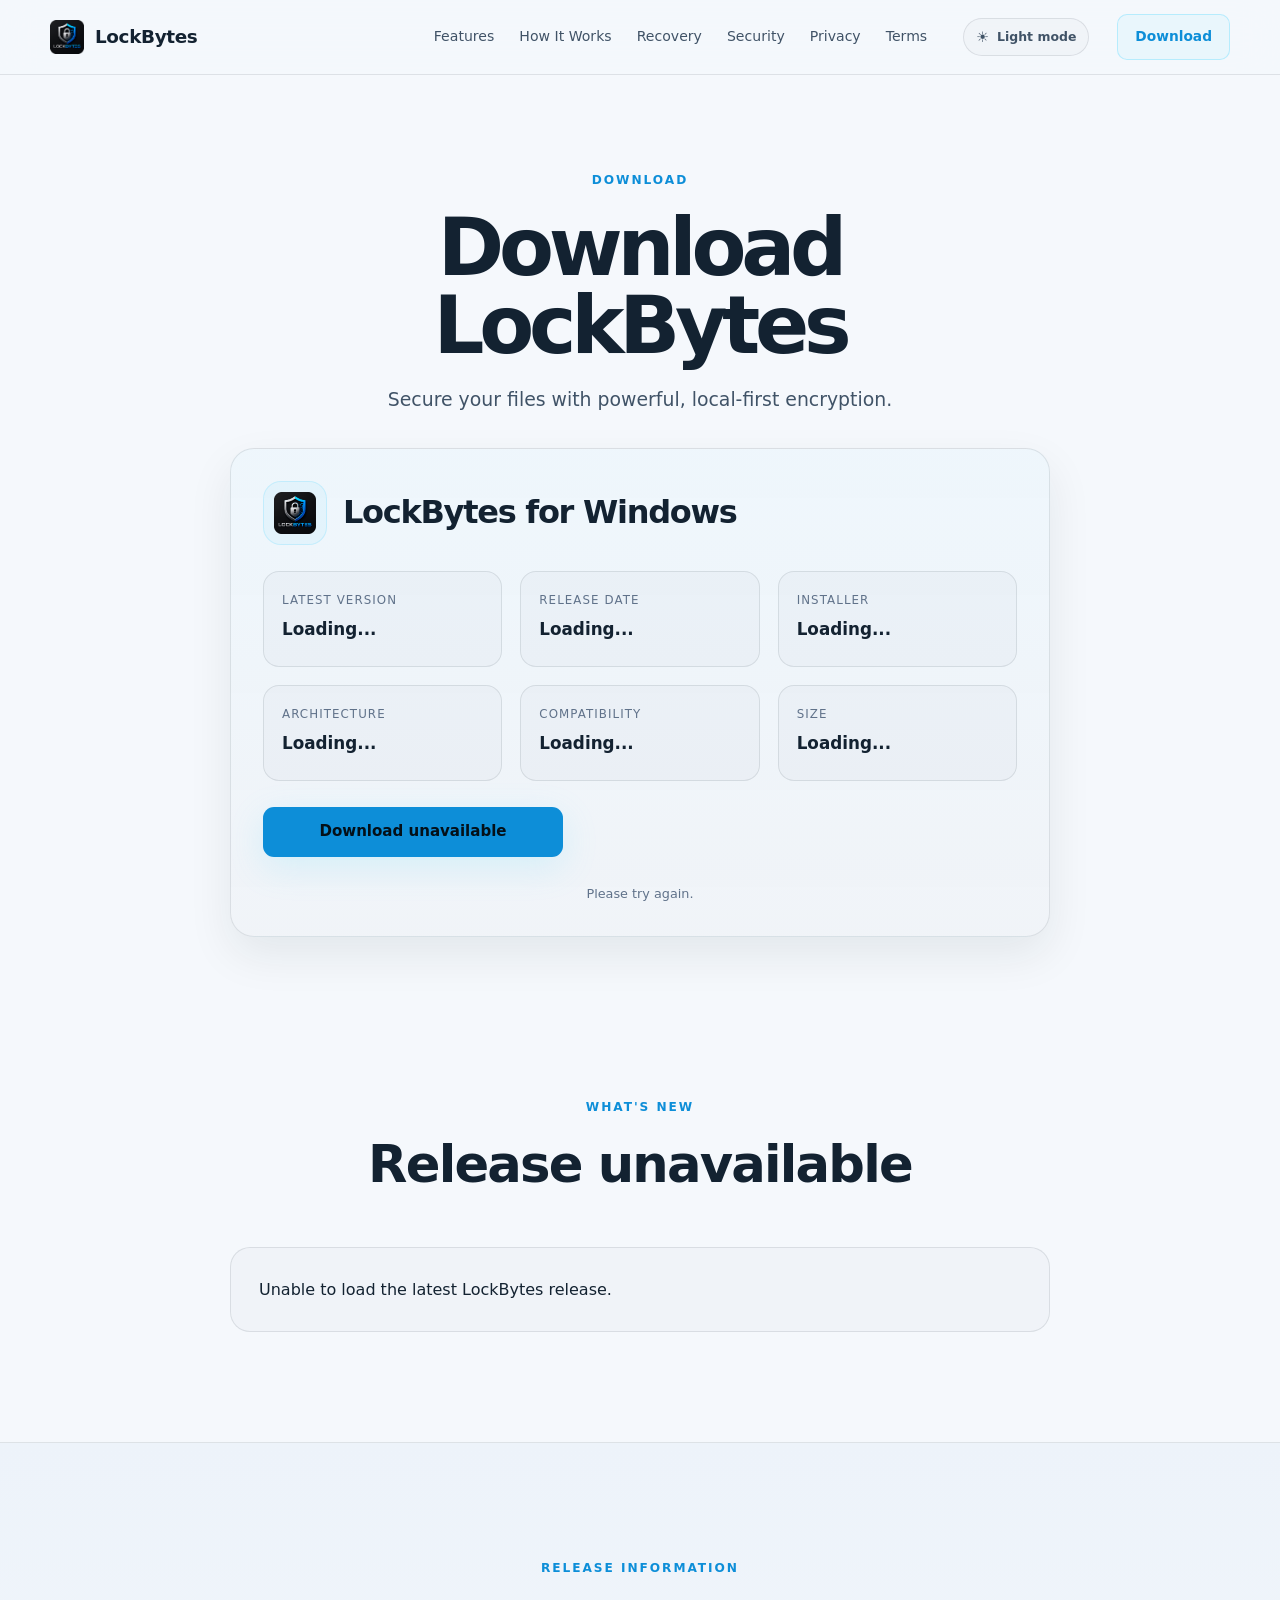
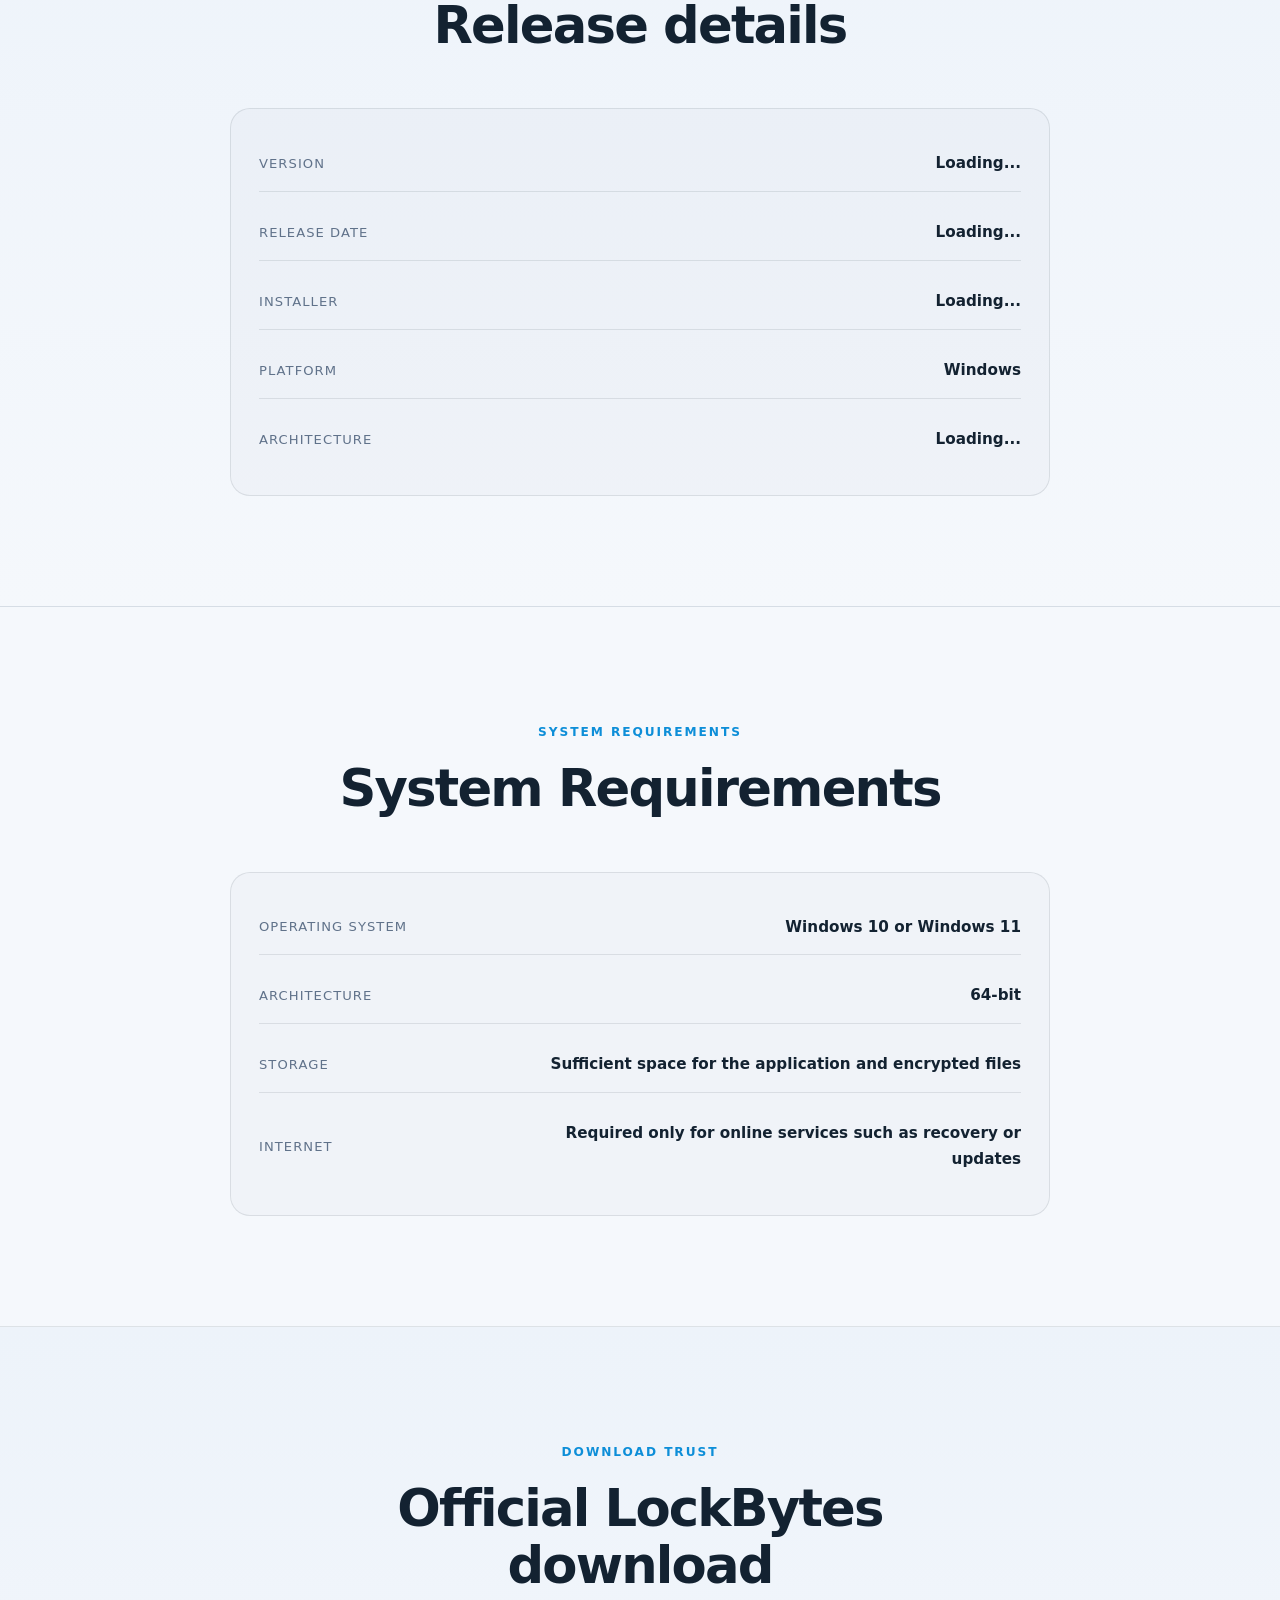
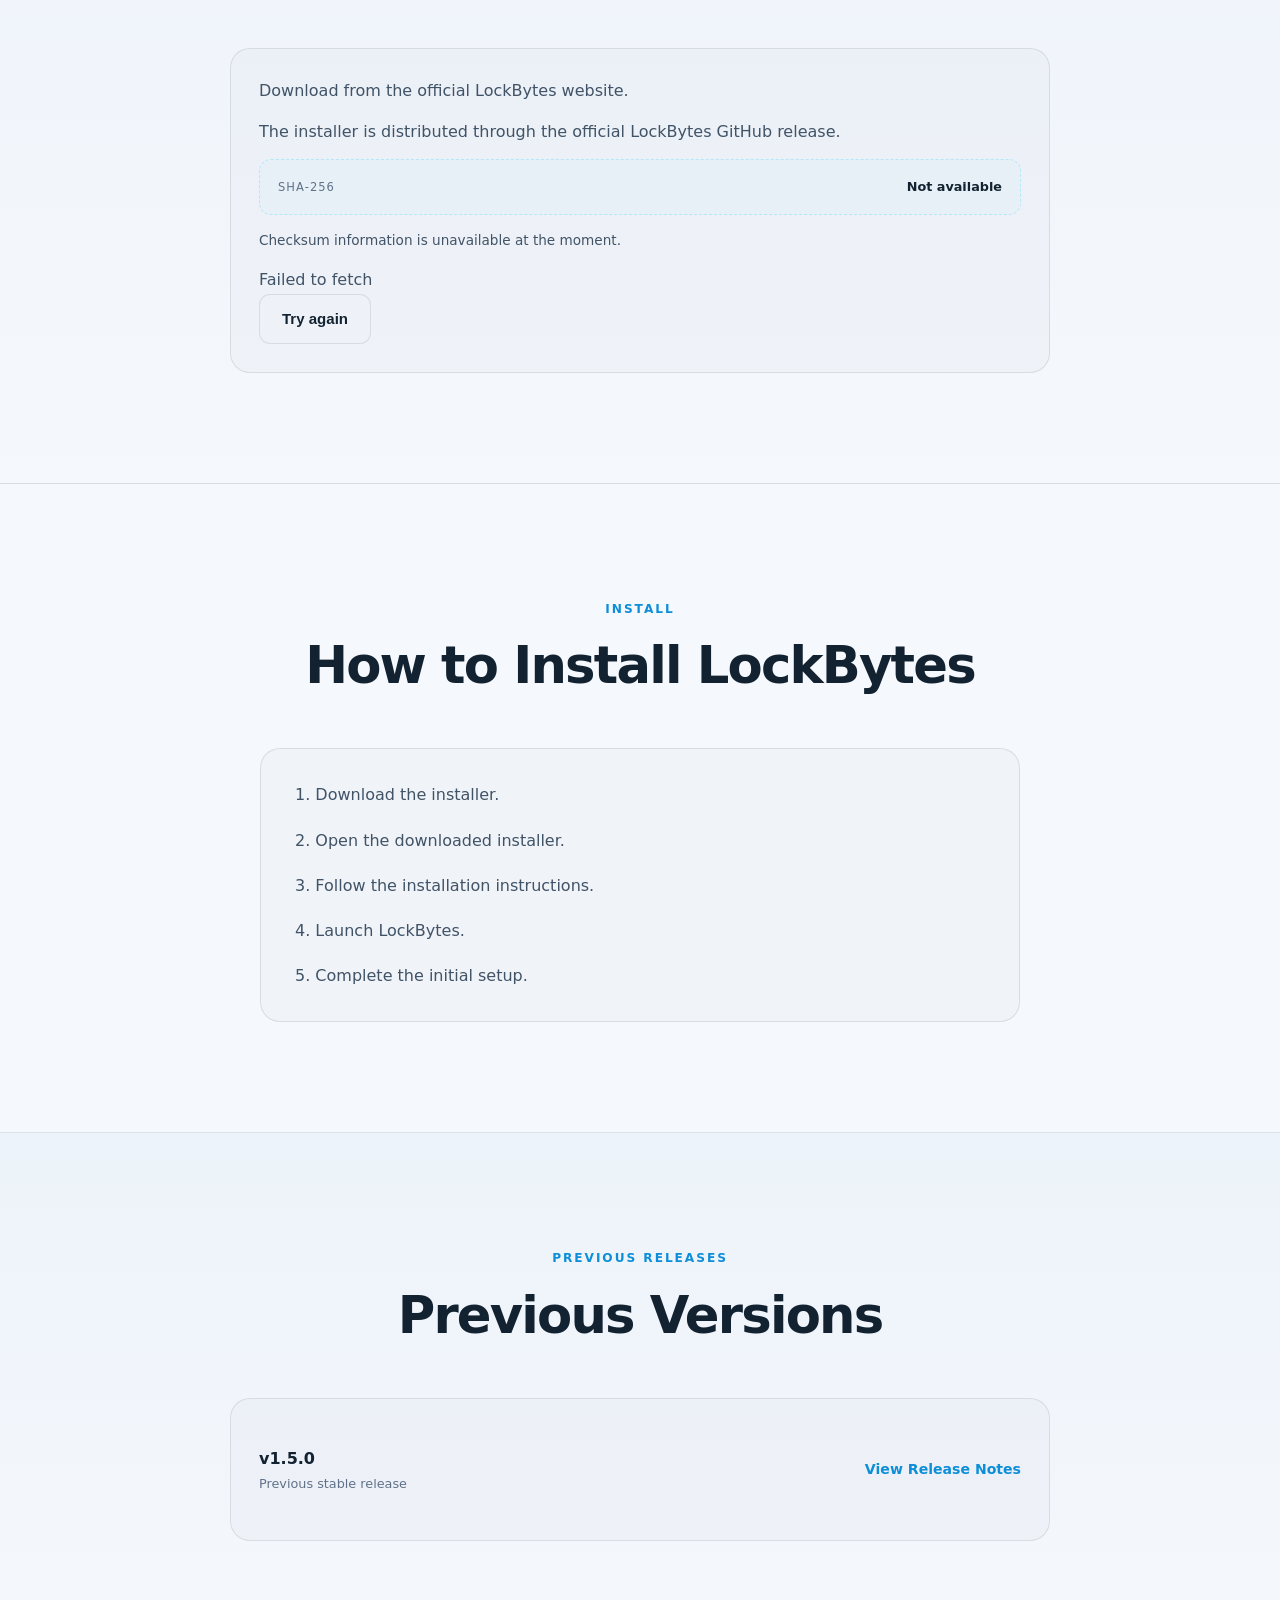
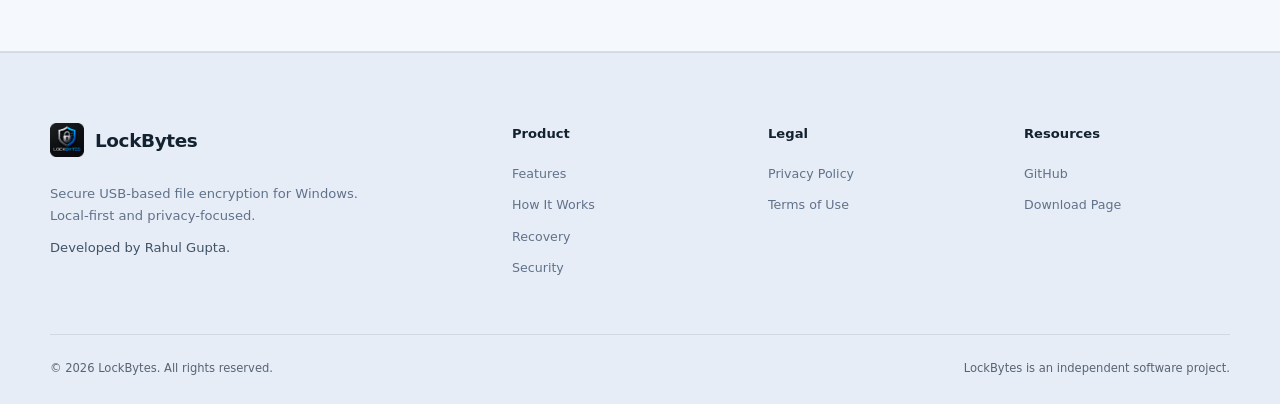
==== download.html @ 29cb5416 "add download page" ====
<!DOCTYPE html>
<html lang="en">
<head>
    <meta charset="UTF-8">
    <script>
        (function () {
            try {
                var savedTheme = localStorage.getItem('lockbytes-theme');
                var preferredTheme = savedTheme === 'dark' || savedTheme === 'light'
                    ? savedTheme
                    : (window.matchMedia('(prefers-color-scheme: dark)').matches ? 'dark' : 'light');
                document.documentElement.setAttribute('data-theme', preferredTheme);
            } catch (error) {
                document.documentElement.setAttribute('data-theme', 'dark');
            }
        })();
    </script>
    <meta name="viewport" content="width=device-width, initial-scale=1.0">
    <meta name="description" content="Download LockBytes for Windows and protect your files with secure local-first encryption.">
    <meta name="keywords" content="LockBytes download, Windows download, encryption software, secure file protection">
    <title>Download LockBytes | LockBytes</title>
    <link rel="stylesheet" href="style.css">
</head>
<body>

<header class="navbar">
    <div class="container nav-container">

        <a href="index.html" class="brand" aria-label="LockBytes home page">
            <img src="img/lockbytes_logo_transparent_kb.png" alt="LockBytes logo" class="brand-logo">
            <span>LockBytes</span>
        </a>

        <nav class="nav-links" aria-label="Main navigation">
            <a href="index.html#features">Features</a>
            <a href="index.html#how-it-works">How It Works</a>
            <a href="index.html#recovery">Recovery</a>
            <a href="index.html#security">Security</a>
            <a href="privacy-policy.html">Privacy</a>
            <a href="terms-of-use.html">Terms</a>
        </nav>

        <button
            class="theme-toggle"
            type="button"
            data-theme-toggle
            aria-label="Switch to light mode"
            aria-pressed="false"
        >
            <span class="theme-icon" aria-hidden="true">☀️</span>
            <span class="theme-label">Light mode</span>
        </button>

        <a href="download.html" class="nav-button" aria-label="Open LockBytes download page">
            Download
        </a>

    </div>
</header>

<main>
    <section class="download-page-hero section">
        <div class="container narrow download-page-shell">
            <div class="download-page-intro">
                <div class="section-label">DOWNLOAD</div>
                <h1>Download LockBytes</h1>
                <p>Secure your files with powerful, local-first encryption.</p>
            </div>

            <div class="download-page-card" aria-label="LockBytes download card">
                <div class="download-branding">
                    <div class="download-logo-wrap">
                        <img src="img/lockbytes_logo_transparent_kb.png" alt="LockBytes logo" class="download-logo">
                    </div>
                    <div>
                        <p class="download-product-label">LockBytes for Windows</p>
                    </div>
                </div>

                <div class="download-meta-grid" data-release-info>
                    <div class="release-stat">
                        <span>Latest Version</span>
                        <strong data-version>Loading...</strong>
                    </div>
                    <div class="release-stat">
                        <span>Release Date</span>
                        <strong data-release-date>Loading...</strong>
                    </div>
                    <div class="release-stat">
                        <span>Installer</span>
                        <strong data-installer>Loading...</strong>
                    </div>
                    <div class="release-stat">
                        <span>Architecture</span>
                        <strong data-architecture>Loading...</strong>
                    </div>
                    <div class="release-stat">
                        <span>Compatibility</span>
                        <strong data-compatibility>Windows 10 / 11</strong>
                    </div>
                    <div class="release-stat">
                        <span>Size</span>
                        <strong data-size>Loading...</strong>
                    </div>
                </div>

                <a
                    class="button button-primary button-download"
                    href="#"
                    aria-label="Loading latest LockBytes release"
                    download
                    data-download-button
                    aria-disabled="true"
                >
                    Loading latest release...
                    <span aria-hidden="true">→</span>
                </a>

                <p class="download-note" data-download-note>Preparing the latest Windows installer...</p>
            </div>
        </div>
    </section>

    <section class="section">
        <div class="container narrow">
            <div class="section-heading centered">
                <div class="section-label">WHAT'S NEW</div>
                <h2 data-release-heading>Loading release notes...</h2>
            </div>

            <div class="info-panel">
                <div class="release-notes" data-release-notes>
                    <p>Loading latest LockBytes release...</p>
                </div>
            </div>
        </div>
    </section>

    <section class="section section-dark">
        <div class="container narrow">
            <div class="section-heading centered">
                <div class="section-label">RELEASE INFORMATION</div>
                <h2>Release details</h2>
            </div>

            <div class="info-panel release-info-panel">
                <div class="detail-row"><span>Version</span><strong data-version-detail>Loading...</strong></div>
                <div class="detail-row"><span>Release date</span><strong data-release-date>Loading...</strong></div>
                <div class="detail-row"><span>Installer</span><strong data-installer-name>Loading...</strong></div>
                <div class="detail-row"><span>Platform</span><strong>Windows</strong></div>
                <div class="detail-row"><span>Architecture</span><strong data-architecture>Loading...</strong></div>
            </div>
        </div>
    </section>

    <section class="section">
        <div class="container narrow">
            <div class="section-heading centered">
                <div class="section-label">SYSTEM REQUIREMENTS</div>
                <h2>System Requirements</h2>
            </div>

            <div class="info-panel requirements-panel">
                <div class="detail-row"><span>Operating System</span><strong>Windows 10 or Windows 11</strong></div>
                <div class="detail-row"><span>Architecture</span><strong>64-bit</strong></div>
                <div class="detail-row"><span>Storage</span><strong>Sufficient space for the application and encrypted files</strong></div>
                <div class="detail-row"><span>Internet</span><strong>Required only for online services such as recovery or updates</strong></div>
            </div>
        </div>
    </section>

    <section class="section section-dark">
        <div class="container narrow">
            <div class="section-heading centered">
                <div class="section-label">DOWNLOAD TRUST</div>
                <h2>Official LockBytes download</h2>
            </div>

            <div class="info-panel trust-panel">
                <p>Download from the official LockBytes website.</p>
                <p>The installer is distributed through the official LockBytes GitHub release.</p>
                <div class="checksum-box" data-checksum-box hidden>
                    <span>SHA-256</span>
                    <strong data-checksum>Not available</strong>
                </div>
                <p class="trust-note" data-checksum-message>Checking for checksum information...</p>
                <div class="release-error-message" data-error-state hidden></div>
            </div>
        </div>
    </section>

    <section class="section">
        <div class="container narrow">
            <div class="section-heading centered">
                <div class="section-label">INSTALL</div>
                <h2>How to Install LockBytes</h2>
            </div>

            <ol class="steps-list">
                <li>Download the installer.</li>
                <li>Open the downloaded installer.</li>
                <li>Follow the installation instructions.</li>
                <li>Launch LockBytes.</li>
                <li>Complete the initial setup.</li>
            </ol>
        </div>
    </section>

    <section class="section section-dark">
        <div class="container narrow">
            <div class="section-heading centered">
                <div class="section-label">PREVIOUS RELEASES</div>
                <h2>Previous Versions</h2>
            </div>

            <div class="info-panel version-list">
                <div class="version-item">
                    <div>
                        <strong>v1.5.0</strong>
                        <span>Previous stable release</span>
                    </div>
                    <a href="#" class="text-link">View Release Notes</a>
                </div>
            </div>
        </div>
    </section>
</main>

<footer class="footer">
    <div class="container footer-grid">
        <div class="footer-brand">
            <a href="index.html" class="brand">
                <img src="img/lockbytes_logo_transparent_kb.png" alt="LockBytes logo" class="brand-logo">
                <span>LockBytes</span>
            </a>
            <p>Secure USB-based file encryption for Windows. Local-first and privacy-focused.</p>
            <p class="developer">Developed by Rahul Gupta.</p>
        </div>

        <div class="footer-column">
            <h4>Product</h4>
            <a href="index.html#features">Features</a>
            <a href="index.html#how-it-works">How It Works</a>
            <a href="index.html#recovery">Recovery</a>
            <a href="index.html#security">Security</a>
        </div>

        <div class="footer-column">
            <h4>Legal</h4>
            <a href="privacy-policy.html">Privacy Policy</a>
            <a href="terms-of-use.html">Terms of Use</a>
        </div>

        <div class="footer-column">
            <h4>Resources</h4>
            <a href="https://github.com/CodageWithRahul/LockBytes" target="_blank" rel="noopener noreferrer">GitHub</a>
            <a href="download.html">Download Page</a>
        </div>
    </div>

    <div class="container footer-bottom">
        <span>© 2026 LockBytes. All rights reserved.</span>
        <span>LockBytes is an independent software project.</span>
    </div>
</footer>

<script src="theme.js"></script>
<script src="download.js"></script>
</body>
</html>
---- style.css ----
/* =========================================================
LOCKBYTES HOMEPAGE
Main stylesheet
========================================================= */

/* =========================================================
ROOT
========================================================= */

:root {

--bg: #070b12;
--bg-soft: #0b111b;
--bg-card: #101823;
--bg-card-hover: #141f2d;
--bg-elevated: #0e1621;
--bg-strong: #05080d;

--text: #f4f7fb;
--text-soft: #aab5c5;
--text-muted: #718096;

--accent: #58d6ff;
--accent-strong: #28b9ec;
--accent-soft: rgba(88, 214, 255, 0.12);
--accent-contrast: #041018;

--border: rgba(255, 255, 255, 0.08);
--nav-bg: rgba(7, 11, 18, 0.82);
--panel-bg: rgba(255, 255, 255, 0.02);

--max-width: 1180px;
--radius: 18px;
--shadow: 0 20px 60px rgba(0, 0, 0, 0.35);

}

[data-theme="light"] {

--bg: #f5f8fc;
--bg-soft: #edf3fa;
--bg-card: #ffffff;
--bg-card-hover: #f1f7ff;
--bg-elevated: #eef4fb;
--bg-strong: #e7edf6;

--text: #132231;
--text-soft: #405367;
--text-muted: #60728a;

--accent: #0d8ed8;
--accent-strong: #0b79b8;
--accent-soft: rgba(13, 142, 216, 0.12);
--accent-contrast: #f7fcff;

--border: rgba(17, 32, 44, 0.10);
--nav-bg: rgba(245, 248, 252, 0.82);
--panel-bg: rgba(17, 32, 44, 0.02);

--shadow: 0 18px 45px rgba(17, 32, 44, 0.08);

}

/* =========================================================
RESET
========================================================= */

* {
  margin: 0;
  padding: 0;
  box-sizing: border-box;
  }

html {
scroll-behavior: smooth;
}

body {


font-family:
    Inter,
    ui-sans-serif,
    system-ui,
    -apple-system,
    BlinkMacSystemFont,
    "Segoe UI",
    sans-serif;

background: var(--bg);
color: var(--text);

line-height: 1.7;

overflow-x: hidden;

transition:
    background 0.25s ease,
    color 0.25s ease;


}

img {
max-width: 100%;
display: block;
}

a {
color: inherit;
text-decoration: none;
}

button,
a {
-webkit-tap-highlight-color: transparent;
}

button:focus-visible,
a:focus-visible {
    outline: 2px solid var(--accent);
    outline-offset: 3px;
}

/* =========================================================
GLOBAL
========================================================= */

.container {


width: min(
    calc(100% - 40px),
    var(--max-width)
);

margin-inline: auto;


}

.narrow {


max-width: 820px;

margin-inline: auto;


}

.section {


padding: 110px 0;


}

.section-dark {


background:
    linear-gradient(
        180deg,
        var(--bg-soft) 0%,
        var(--bg) 100%
    );

border-top: 1px solid var(--border);
border-bottom: 1px solid var(--border);


}

.section-label {


display: inline-flex;

margin-bottom: 18px;

color: var(--accent);

font-size: 0.76rem;

font-weight: 800;

letter-spacing: 0.16em;

text-transform: uppercase;


}

.section-heading {


max-width: 700px;

margin-bottom: 55px;


}

.section-heading.centered {


margin-inline: auto;

text-align: center;


}

.section-heading h2,
.intro-section h2,
.recovery-section h2,
.security-grid h2,
.privacy-box h2,
.download-box h2 {


font-size:
    clamp(
        2rem,
        4vw,
        3.25rem
    );

line-height: 1.1;

letter-spacing: -0.035em;

margin-bottom: 22px;


}

.section-heading p {


color: var(--text-soft);

font-size: 1.08rem;


}

/* =========================================================
NAVBAR
========================================================= */

.navbar {


position: sticky;

top: 0;

z-index: 1000;

background:
    var(--nav-bg);

border-bottom:
    1px solid var(--border);

backdrop-filter:
    blur(18px);

-webkit-backdrop-filter:
    blur(18px);


}

.nav-container {


min-height: 74px;

display: flex;

align-items: center;

justify-content: space-between;

gap: 28px;


}

.brand {


display: inline-flex;

align-items: center;

gap: 11px;

font-size: 1.15rem;

font-weight: 800;

letter-spacing: -0.02em;


}

.brand-logo {


width: 34px;
height: 34px;

object-fit: contain;


}

.nav-links {


display: flex;

align-items: center;

gap: 25px;

margin-left: auto;


}

.nav-links a {


color: var(--text-soft);

font-size: 0.88rem;

transition:
    color 0.2s ease;


}

.nav-links a:hover {


color: var(--text);


}

.nav-button {


padding: 10px 17px;

border:
    1px solid
    rgba(88, 214, 255, 0.35);

border-radius: 10px;

background:
    rgba(88, 214, 255, 0.08);

color: var(--accent);

font-size: 0.86rem;

font-weight: 700;

transition:
    background 0.2s ease,
    transform 0.2s ease;


}

.nav-button:hover {


background:
    rgba(88, 214, 255, 0.15);

transform:
    translateY(-1px);


}

.theme-toggle {

    display: inline-flex;
    align-items: center;
    justify-content: center;
    gap: 8px;
    min-height: 38px;
    padding: 0 12px;
    margin-left: 8px;
    border: 1px solid var(--border);
    border-radius: 999px;
    background: var(--panel-bg);
    color: var(--text-soft);
    font: inherit;
    font-size: 0.78rem;
    font-weight: 700;
    cursor: pointer;
    transition: background 0.2s ease, border-color 0.2s ease, transform 0.2s ease;
}

.theme-toggle:hover {
    border-color: rgba(88, 214, 255, 0.2);
    transform: translateY(-1px);
}

.theme-icon {
    display: inline-flex;
    align-items: center;
    justify-content: center;
    font-size: 0.9rem;
}

.theme-label {
    white-space: nowrap;
}

.download-page-hero {
    padding-top: 90px;
    padding-bottom: 45px;
}

.download-page-shell {
    display: grid;
    gap: 32px;
}

.download-page-intro {
    text-align: center;
}

.download-page-intro h1 {
    font-size: clamp(2.8rem, 7vw, 5rem);
    line-height: 0.98;
    letter-spacing: -0.065em;
    margin-bottom: 18px;
}

.download-page-intro p {
    color: var(--text-soft);
    font-size: 1.18rem;
}

.download-page-card {
    display: grid;
    gap: 26px;
    padding: 32px;
    border: 1px solid var(--border);
    border-radius: 24px;
    background: linear-gradient(180deg, rgba(88, 214, 255, 0.04), var(--panel-bg));
    box-shadow: var(--shadow);
}

.download-branding {
    display: flex;
    align-items: center;
    gap: 16px;
}

.download-logo-wrap {
    width: 64px;
    height: 64px;
    display: grid;
    place-items: center;
    border-radius: 18px;
    background: rgba(88, 214, 255, 0.08);
    border: 1px solid rgba(88, 214, 255, 0.22);
}

.download-logo {
    width: 42px;
    height: 42px;
    object-fit: contain;
}

.download-product-label {
    font-size: clamp(1.25rem, 2.5vw, 2rem);
    font-weight: 800;
    letter-spacing: -0.04em;
}

.download-meta-grid {
    display: grid;
    grid-template-columns: repeat(3, minmax(0, 1fr));
    gap: 18px;
}

.release-stat {
    display: flex;
    flex-direction: column;
    gap: 8px;
    min-height: 96px;
    padding: 18px 18px 16px;
    border: 1px solid var(--border);
    border-radius: 16px;
    background: var(--panel-bg);
}

.release-stat span {
    color: var(--text-muted);
    font-size: 0.74rem;
    letter-spacing: 0.09em;
    text-transform: uppercase;
}

.release-stat strong {
    color: var(--text);
    font-size: 1.05rem;
    font-weight: 700;
    line-height: 1.4;
}

.button-download {
    justify-self: start;
    min-width: min(100%, 300px);
}

.download-note {
    color: var(--text-muted);
    font-size: 0.8rem;
    text-align: center;
}

.info-panel {
    display: grid;
    gap: 14px;
    padding: 28px;
    border: 1px solid var(--border);
    border-radius: 20px;
    background: var(--panel-bg);
}

.feature-list {
    list-style: none;
    display: grid;
    gap: 12px;
    color: var(--text-soft);
    font-size: 1rem;
}

.feature-list li {
    position: relative;
    padding-left: 26px;
}

.feature-list li::before {
    content: "•";
    position: absolute;
    left: 0;
    color: var(--accent);
    font-size: 1.4rem;
    line-height: 1;
}

.detail-row {
    display: flex;
    align-items: center;
    justify-content: space-between;
    gap: 20px;
    padding: 14px 0;
    border-bottom: 1px solid var(--border);
}

.detail-row:last-child {
    border-bottom: 0;
}

.detail-row span {
    color: var(--text-muted);
    font-size: 0.82rem;
    letter-spacing: 0.08em;
    text-transform: uppercase;
}

.detail-row strong {
    color: var(--text);
    font-size: 0.95rem;
    text-align: right;
    max-width: 62%;
}

.trust-panel p {
    color: var(--text-soft);
    margin-bottom: 0;
}

.checksum-box {
    display: flex;
    align-items: center;
    justify-content: space-between;
    gap: 18px;
    padding: 16px 18px;
    border: 1px dashed rgba(88, 214, 255, 0.35);
    border-radius: 12px;
    background: rgba(88, 214, 255, 0.03);
}

.checksum-box span {
    color: var(--text-muted);
    letter-spacing: 0.09em;
    font-size: 0.72rem;
    text-transform: uppercase;
}

.checksum-box strong {
    color: var(--text);
    font-size: 0.8rem;
    word-break: break-word;
    text-align: right;
}

.trust-note {
    color: var(--text-muted);
    font-size: 0.85rem;
    line-height: 1.7;
}

.steps-list {
    display: grid;
    gap: 18px;
    max-width: 760px;
    margin: 0 auto;
    padding: 32px 28px;
    border: 1px solid var(--border);
    border-radius: 20px;
    background: var(--panel-bg);
    color: var(--text-soft);
}

.steps-list li {
    display: list-item;
    list-style-position: inside;
    padding-left: 6px;
}

.version-list {
    gap: 0;
}

.version-item {
    display: flex;
    align-items: center;
    justify-content: space-between;
    gap: 24px;
    padding: 18px 0;
    border-bottom: 1px solid var(--border);
}

.version-item:last-child {
    border-bottom: 0;
}

.version-item strong,
.version-item span {
    display: block;
}

.version-item strong {
    font-size: 1rem;
}

.version-item span {
    color: var(--text-muted);
    font-size: 0.8rem;
}

@media (max-width: 1000px) {
    .download-meta-grid {
        grid-template-columns: repeat(2, minmax(0, 1fr));
    }
}

@media (max-width: 650px) {
    .download-page-hero {
        padding-top: 70px;
    }

    .download-page-card {
        padding: 22px 18px;
    }

    .download-branding {
        align-items: flex-start;
    }

    .download-meta-grid {
        grid-template-columns: 1fr;
    }

    .release-stat {
        min-height: 76px;
    }

    .button-download {
        width: 100%;
        justify-self: stretch;
    }

    .detail-row {
        flex-direction: column;
        align-items: flex-start;
    }

    .detail-row strong {
        max-width: 100%;
        text-align: left;
    }

    .version-item {
        flex-direction: column;
        align-items: flex-start;
    }
}

/* =========================================================
BUTTONS
========================================================= */

.button {


display: inline-flex;

align-items: center;

justify-content: center;

gap: 10px;

min-height: 50px;

padding:
    0 22px;

border-radius: 11px;

font-weight: 750;

font-size: 0.94rem;

transition:
    transform 0.2s ease,
    background 0.2s ease,
    border-color 0.2s ease;


}

.button:hover {


transform:
    translateY(-2px);


}

.button-primary {


background: var(--accent);

color: #041018;

box-shadow:
    0 10px 35px
    rgba(88, 214, 255, 0.18);


}

.button-primary:hover {


background: var(--accent-strong);


}

.button-secondary {


border:
    1px solid var(--border);

background:
    rgba(255, 255, 255, 0.025);

color: var(--text);


}

.button-secondary:hover {


border-color:
    rgba(255, 255, 255, 0.16);

background:
    rgba(255, 255, 255, 0.05);


}

.large-button {


min-height: 56px;

padding-inline: 27px;


}

/* =========================================================
HERO
========================================================= */

.hero {


position: relative;

min-height: 720px;

display: flex;

align-items: center;

overflow: hidden;

border-bottom:
    1px solid var(--border);

background:

    radial-gradient(
        circle at 80% 25%,
        rgba(88, 214, 255, 0.10),
        transparent 28%
    ),

    radial-gradient(
        circle at 20% 70%,
        rgba(88, 214, 255, 0.055),
        transparent 30%
    ),

    var(--bg);


}

.hero-glow {


position: absolute;

width: 500px;
height: 500px;

right: -180px;
top: -180px;

border-radius: 50%;

background:
    rgba(88, 214, 255, 0.05);

filter:
    blur(50px);

pointer-events: none;


}

.hero-grid {


position: relative;

display: grid;

grid-template-columns:
    1.05fr 0.95fr;

gap: 80px;

align-items: center;

padding:
    90px 0;


}

.eyebrow {


display: inline-flex;

align-items: center;

gap: 9px;

padding:
    8px 12px;

margin-bottom: 24px;

border:
    1px solid
    rgba(88, 214, 255, 0.18);

border-radius: 999px;

background:
    rgba(88, 214, 255, 0.06);

color:
    #b8eafa;

font-size: 0.78rem;

font-weight: 700;


}

.status-dot {


width: 7px;
height: 7px;

border-radius: 50%;

background: var(--accent);

box-shadow:
    0 0 12px
    rgba(88, 214, 255, 0.8);


}

.hero h1 {


max-width: 780px;

font-size:
    clamp(
        3.3rem,
        7vw,
        6rem
    );

line-height: 0.98;

letter-spacing: -0.065em;

margin-bottom: 30px;


}

.hero h1 span {


display: block;

color: var(--accent);


}

.hero-description {


max-width: 650px;

color: var(--text-soft);

font-size:
    clamp(
        1.05rem,
        2vw,
        1.25rem
    );

line-height: 1.75;

margin-bottom: 16px;


}

.hero-description.secondary {


color: var(--text-muted);

font-size: 1rem;


}

.hero-actions {


display: flex;

flex-wrap: wrap;

gap: 13px;

margin-top: 32px;


}

.hero-note {


margin-top: 20px;

color: var(--text-muted);

font-size: 0.82rem;


}

.hero-note span {


color: var(--accent);

margin-right: 7px;


}

/* =========================================================
HERO SECURITY CARD
========================================================= */

.hero-card {


position: relative;

padding: 1px;

border-radius: 22px;

background:
    linear-gradient(
        135deg,
        rgba(88, 214, 255, 0.35),
        rgba(255, 255, 255, 0.04)
    );

box-shadow: var(--shadow);


}

.hero-card::before {


content: "";

position: absolute;

inset: 15%;

border-radius: 50%;

background:
    rgba(88, 214, 255, 0.08);

filter:
    blur(50px);


}

.hero-card > * {


position: relative;


}

.terminal-top {


height: 55px;

display: flex;

align-items: center;

justify-content: space-between;

padding:
    0 20px;

border-bottom:
    1px solid var(--border);

background:
    var(--bg-elevated);

border-radius:
    21px 21px 0 0;


}

.terminal-dots {


display: flex;

gap: 7px;


}

.terminal-dots span {


width: 7px;
height: 7px;

border-radius: 50%;

background:
    rgba(255, 255, 255, 0.25);


}

.terminal-title {


color: var(--text-muted);

font-size: 0.68rem;

font-weight: 800;

letter-spacing: 0.2em;


}

.vault-visual {


min-height: 285px;

display: flex;

flex-direction: column;

align-items: center;

justify-content: center;

background:
    var(--bg);


}

.vault-ring {


width: 145px;
height: 145px;

display: grid;

place-items: center;

border-radius: 50%;

border:
    1px solid
    rgba(88, 214, 255, 0.32);

box-shadow:
    0 0 0 18px
        rgba(88, 214, 255, 0.025),

    0 0 0 35px
        rgba(88, 214, 255, 0.015),

    0 0 60px
        rgba(88, 214, 255, 0.12);


}

.vault-lock {


position: relative;

width: 55px;
height: 55px;


}

.lock-shackle {


position: absolute;

width: 30px;
height: 27px;

top: 0;
left: 12px;

border:
    5px solid var(--accent);

border-bottom: 0;

border-radius:
    18px 18px 0 0;


}

.lock-body {


position: absolute;

width: 42px;
height: 34px;

left: 6px;
bottom: 0;

border-radius: 7px;

background:
    var(--accent);

box-shadow:
    0 0 20px
    rgba(88, 214, 255, 0.25);


}

.lock-body::after {


content: "";

position: absolute;

width: 6px;
height: 13px;

left: 18px;
top: 9px;

border-radius: 4px;

background:
    #071019;


}

.vault-label {


display: flex;

flex-direction: column;

align-items: center;

gap: 4px;

margin-top: 28px;


}

.vault-label strong {


font-size: 0.85rem;

letter-spacing: 0.13em;


}

.vault-label span {


color: var(--accent);

font-size: 0.72rem;

letter-spacing: 0.12em;

font-weight: 700;


}

.security-lines {


padding:
    20px;

background:
    var(--bg-elevated);

border-radius:
    0 0 21px 21px;


}

.security-line {


display: flex;

align-items: center;

justify-content: space-between;

padding:
    10px 0;

border-bottom:
    1px solid var(--border);


}

.security-line:last-child {


border-bottom: 0;


}

.security-line span {


color: var(--text-muted);

font-size: 0.72rem;

letter-spacing: 0.08em;


}

.security-line strong {


color: var(--text-soft);

font-size: 0.72rem;

letter-spacing: 0.06em;


}

/* =========================================================
TRUST STRIP
========================================================= */

.trust-strip {


border-bottom:
    1px solid var(--border);

background:
    var(--bg-strong);


}

.trust-grid {


display: grid;

grid-template-columns:
    repeat(4, 1fr);

padding:
    24px 0;


}

.trust-grid > div {


padding:
    10px 25px;

border-right:
    1px solid var(--border);


}

.trust-grid > div:first-child {


padding-left: 0;


}

.trust-grid > div:last-child {


border-right: 0;

padding-right: 0;


}

.trust-grid strong {


display: block;

color: var(--text);

font-size: 0.74rem;

letter-spacing: 0.08em;


}

.trust-grid span {


color: var(--text-muted);

font-size: 0.75rem;


}

/* =========================================================
INTRO
========================================================= */

.intro-section p {


color: var(--text-soft);

margin-bottom: 18px;

font-size: 1rem;


}

.intro-section .large-text {


color: var(--text);

font-size: 1.35rem;

line-height: 1.55;

margin-bottom: 28px;


}

/* =========================================================
FEATURES
========================================================= */

.feature-grid {


display: grid;

grid-template-columns:
    repeat(3, 1fr);

gap: 18px;


}

.feature-card {


padding: 30px;

border:
    1px solid var(--border);

border-radius: var(--radius);

background:
    rgba(255, 255, 255, 0.02);

transition:
    transform 0.25s ease,
    border-color 0.25s ease,
    background 0.25s ease;


}

.feature-card:hover {


transform:
    translateY(-5px);

border-color:
    rgba(88, 214, 255, 0.22);

background:
    rgba(88, 214, 255, 0.035);


}

.feature-icon {


width: 40px;
height: 40px;

display: grid;

place-items: center;

margin-bottom: 24px;

border-radius: 9px;

background:
    var(--accent-soft);

color: var(--accent);

font-size: 0.68rem;

font-weight: 800;

letter-spacing: 0.08em;


}

.feature-card h3 {


margin-bottom: 11px;

font-size: 1.08rem;


}

.feature-card p {


color: var(--text-muted);

font-size: 0.9rem;

line-height: 1.7;


}

/* =========================================================
HOW IT WORKS
========================================================= */

.steps {


max-width: 850px;

margin-inline: auto;

border-top:
    1px solid var(--border);


}

.step {


display: grid;

grid-template-columns:
    90px 1fr;

gap: 28px;

padding:
    30px 0;

border-bottom:
    1px solid var(--border);


}

.step-number {


color: var(--accent);

font-size: 0.82rem;

font-weight: 800;

letter-spacing: 0.1em;


}

.step h3 {


margin-bottom: 7px;

font-size: 1.18rem;


}

.step p {


color: var(--text-muted);

max-width: 650px;

font-size: 0.93rem;


}

/* =========================================================
RECOVERY
========================================================= */

.recovery-section {


background:
    linear-gradient(
        135deg,
        rgba(88, 214, 255, 0.035),
        transparent 50%
    );


}

.recovery-grid {


display: grid;

grid-template-columns:
    1fr 0.8fr;

gap: 80px;

align-items: center;


}

.recovery-section p {


max-width: 650px;

color: var(--text-soft);

margin-bottom: 17px;


}

.check-list {


list-style: none;

display: grid;

gap: 11px;

margin:
    27px 0;


}

.check-list li {


display: flex;

align-items: flex-start;

gap: 10px;

color: var(--text-soft);

font-size: 0.91rem;


}

.check-list span {


color: var(--accent);

font-weight: 900;


}

.text-link {


color: var(--accent);

font-size: 0.88rem;

font-weight: 750;


}

.text-link:hover {


text-decoration: underline;


}

.recovery-card {


padding: 25px;

border:
    1px solid
    rgba(88, 214, 255, 0.16);

border-radius: 18px;

background:
    #0c151f;

box-shadow: var(--shadow);


}

.recovery-card-header {


display: flex;

align-items: center;

gap: 13px;

padding-bottom: 22px;

border-bottom:
    1px solid var(--border);


}

.drive-symbol {


width: 38px;
height: 38px;

display: grid;

place-items: center;

border-radius: 10px;

background:
    rgba(88, 214, 255, 0.1);

color: var(--accent);

font-weight: 900;


}

.recovery-card-header strong,
.recovery-card-header span {


display: block;


}

.recovery-card-header strong {


font-size: 0.9rem;


}

.recovery-card-header span {


color: var(--text-muted);

font-size: 0.72rem;


}

.recovery-folder {


display: flex;

align-items: center;

gap: 15px;

margin:
    22px 0;

padding: 17px;

border:
    1px solid var(--border);

border-radius: 12px;

background:
    rgba(255, 255, 255, 0.02);


}

.folder-icon {


color: var(--accent);

font-size: 1.5rem;


}

.recovery-folder strong,
.recovery-folder span {


display: block;


}

.recovery-folder strong {


font-size: 0.82rem;


}

.recovery-folder span {


color: var(--text-muted);

font-size: 0.72rem;


}

.recovery-info {


display: grid;

gap: 0;


}

.recovery-info div {


display: flex;

justify-content: space-between;

padding:
    13px 0;

border-bottom:
    1px solid var(--border);


}

.recovery-info div:last-child {


border-bottom: 0;


}

.recovery-info span {


color: var(--text-muted);

font-size: 0.75rem;


}

.recovery-info strong {


color: var(--text-soft);

font-size: 0.75rem;

text-align: right;


}

/* =========================================================
SECURITY
========================================================= */

.security-grid {


display: grid;

grid-template-columns:
    1fr 0.85fr;

gap: 90px;

align-items: center;


}

.security-grid p {


max-width: 650px;

color: var(--text-soft);

margin-bottom: 18px;


}

.security-panel {


border:
    1px solid var(--border);

border-radius: 16px;

overflow: hidden;

background:
    rgba(255, 255, 255, 0.02);


}

.security-panel-row {


display: flex;

align-items: center;

justify-content: space-between;

padding:
    17px 20px;

border-bottom:
    1px solid var(--border);


}

.security-panel-row:last-child {


border-bottom: 0;


}

.security-panel-row span {


color: var(--text-muted);

font-size: 0.8rem;


}

.security-panel-row strong {


color: var(--text-soft);

font-size: 0.78rem;

text-align: right;


}

/* =========================================================
PRIVACY
========================================================= */

.privacy-box {


display: grid;

grid-template-columns:
    70px 1fr;

gap: 25px;

padding: 45px;

border:
    1px solid
    rgba(88, 214, 255, 0.15);

border-radius: 20px;

background:
    linear-gradient(
        135deg,
        rgba(88, 214, 255, 0.06),
        rgba(255, 255, 255, 0.015)
    );


}

.privacy-icon {


width: 52px;
height: 52px;

display: grid;

place-items: center;

border-radius: 50%;

background:
    var(--accent-soft);

color: var(--accent);

font-weight: 900;

font-size: 1.2rem;


}

.privacy-box p {


max-width: 780px;

color: var(--text-soft);

margin-bottom: 14px;


}

.privacy-links {


display: flex;

flex-wrap: wrap;

gap: 20px;

margin-top: 25px;


}

.privacy-links a {


color: var(--accent);

font-size: 0.87rem;

font-weight: 750;


}

/* =========================================================
REQUIREMENTS
========================================================= */

.requirements-grid {


display: grid;

grid-template-columns:
    repeat(4, 1fr);

border:
    1px solid var(--border);

border-radius: 16px;

overflow: hidden;


}

.requirement {


min-height: 145px;

padding: 25px;

border-right:
    1px solid var(--border);


}

.requirement:last-child {


border-right: 0;


}

.requirement strong {


display: block;

margin-bottom: 10px;

font-size: 0.84rem;


}

.requirement span {


color: var(--text-muted);

font-size: 0.82rem;

line-height: 1.6;


}

/* =========================================================
DOWNLOAD
========================================================= */

.download-section {


padding:
    90px 0;

border-top:
    1px solid var(--border);

background:
    radial-gradient(
        circle at 50% 0%,
        rgba(88, 214, 255, 0.09),
        transparent 40%
    );


}

.download-box {


display: flex;

align-items: center;

justify-content: space-between;

gap: 40px;


}

.download-box p {


max-width: 650px;

color: var(--text-soft);


}

/* =========================================================
FOOTER
========================================================= */

.footer {


padding-top: 70px;

background:
    var(--bg-strong);

border-top:
    1px solid var(--border);


}

.footer-grid {


display: grid;

grid-template-columns:
    2fr 1fr 1fr 1fr;

gap: 50px;

padding-bottom: 55px;


}

.footer-brand {


max-width: 330px;


}

.footer-brand p {


margin-top: 17px;

color: var(--text-muted);

font-size: 0.82rem;

line-height: 1.7;


}

.footer-brand .developer {


color: var(--text-soft);

margin-top: 10px;


}

.footer-column {


display: flex;

flex-direction: column;

align-items: flex-start;

gap: 10px;


}

.footer-column h4 {


margin-bottom: 7px;

font-size: 0.82rem;


}

.footer-column a {


color: var(--text-muted);

font-size: 0.79rem;

transition:
    color 0.2s ease;


}

.footer-column a:hover {


color: var(--accent);


}

.footer-bottom {


min-height: 70px;

display: flex;

align-items: center;

justify-content: space-between;

gap: 20px;

border-top:
    1px solid var(--border);

color: #586474;

font-size: 0.72rem;


}

/* =========================================================
RESPONSIVE — TABLET
========================================================= */

@media (max-width: 1000px) {


.nav-links {

    display: none;
}

.hero-grid {

    grid-template-columns: 1fr;

    gap: 55px;
}

.hero {

    min-height: auto;
}

.hero-card {

    max-width: 620px;

    width: 100%;

    margin-inline: auto;
}

.trust-grid {

    grid-template-columns:
        repeat(2, 1fr);
}

.trust-grid > div:nth-child(2) {

    border-right: 0;
}

.feature-grid {

    grid-template-columns:
        repeat(2, 1fr);
}

.recovery-grid,
.security-grid {

    grid-template-columns: 1fr;

    gap: 50px;
}

.requirements-grid {

    grid-template-columns:
        repeat(2, 1fr);
}

.requirement:nth-child(2) {

    border-right: 0;
}

.requirement:nth-child(1),
.requirement:nth-child(2) {

    border-bottom:
        1px solid var(--border);
}

.footer-grid {

    grid-template-columns:
        1.5fr 1fr 1fr;
}

.footer-brand {

    grid-column: 1 / -1;
}


}

/* =========================================================
RESPONSIVE — MOBILE
========================================================= */

@media (max-width: 650px) {


.container {

    width:
        min(
            calc(100% - 28px),
            var(--max-width)
        );
}

.section {

    padding:
        75px 0;
}

.navbar {

    position: relative;
}

.nav-container {

    min-height: 65px;
}

.nav-button {

    display: none;
}

.hero-grid {

    padding:
        70px 0;
}

.hero h1 {

    font-size:
        clamp(
            2.9rem,
            15vw,
            4.5rem
        );
}

.hero-description {

    font-size: 1rem;
}

.hero-actions {

    flex-direction: column;

    align-items: stretch;
}

.button {

    width: 100%;
}

.trust-grid {

    grid-template-columns: 1fr;
}

.trust-grid > div {

    padding:
        15px 0;

    border-right: 0;

    border-bottom:
        1px solid var(--border);
}

.trust-grid > div:last-child {

    border-bottom: 0;
}

.feature-grid {

    grid-template-columns: 1fr;
}

.step {

    grid-template-columns: 55px 1fr;

    gap: 12px;
}

.privacy-box {

    grid-template-columns: 1fr;

    padding: 30px;
}

.requirements-grid {

    grid-template-columns: 1fr;
}

.requirement {

    border-right: 0;

    border-bottom:
        1px solid var(--border);
}

.requirement:last-child {

    border-bottom: 0;
}

.download-box {

    flex-direction: column;

    align-items: flex-start;
}

.footer-grid {

    grid-template-columns:
        repeat(2, 1fr);

    gap: 35px;
}

.footer-brand {

    grid-column: 1 / -1;
}

.footer-bottom {

    flex-direction: column;

    align-items: flex-start;

    justify-content: center;

    padding:
        18px 0;
}


}
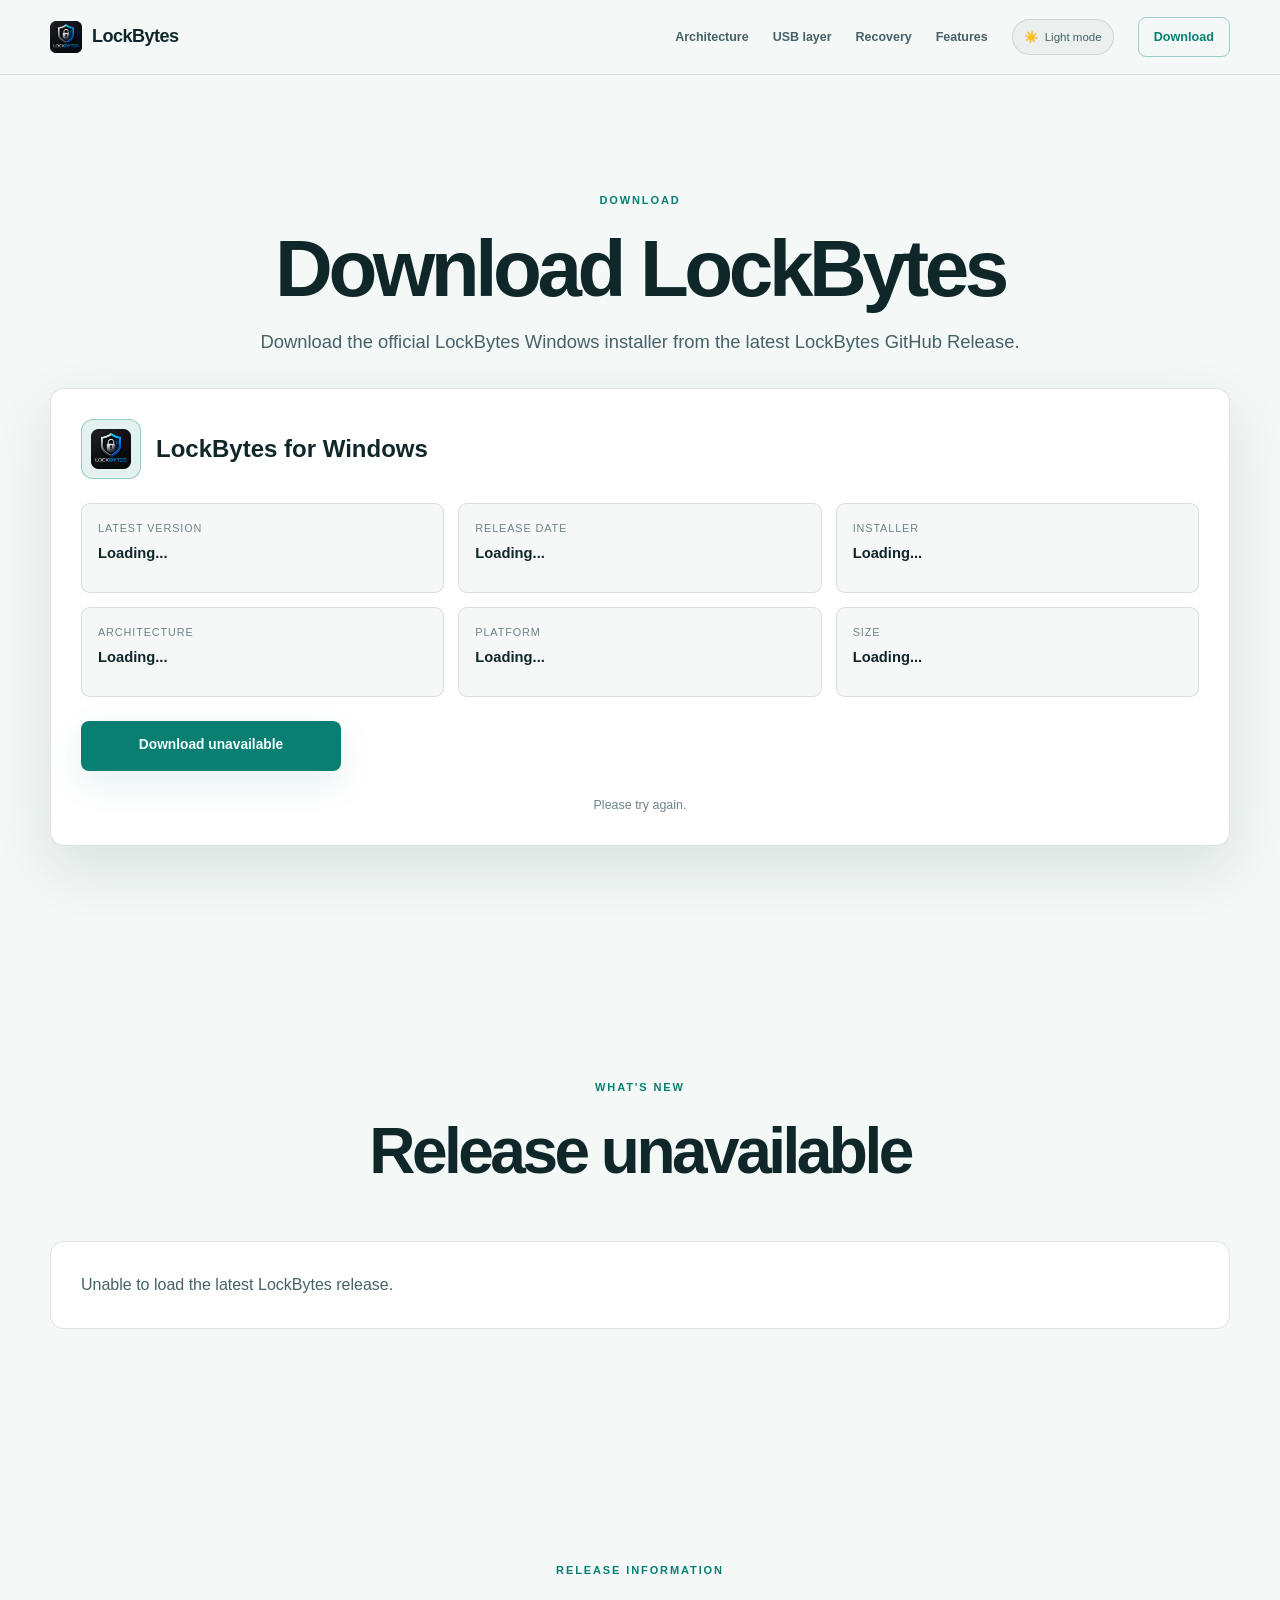
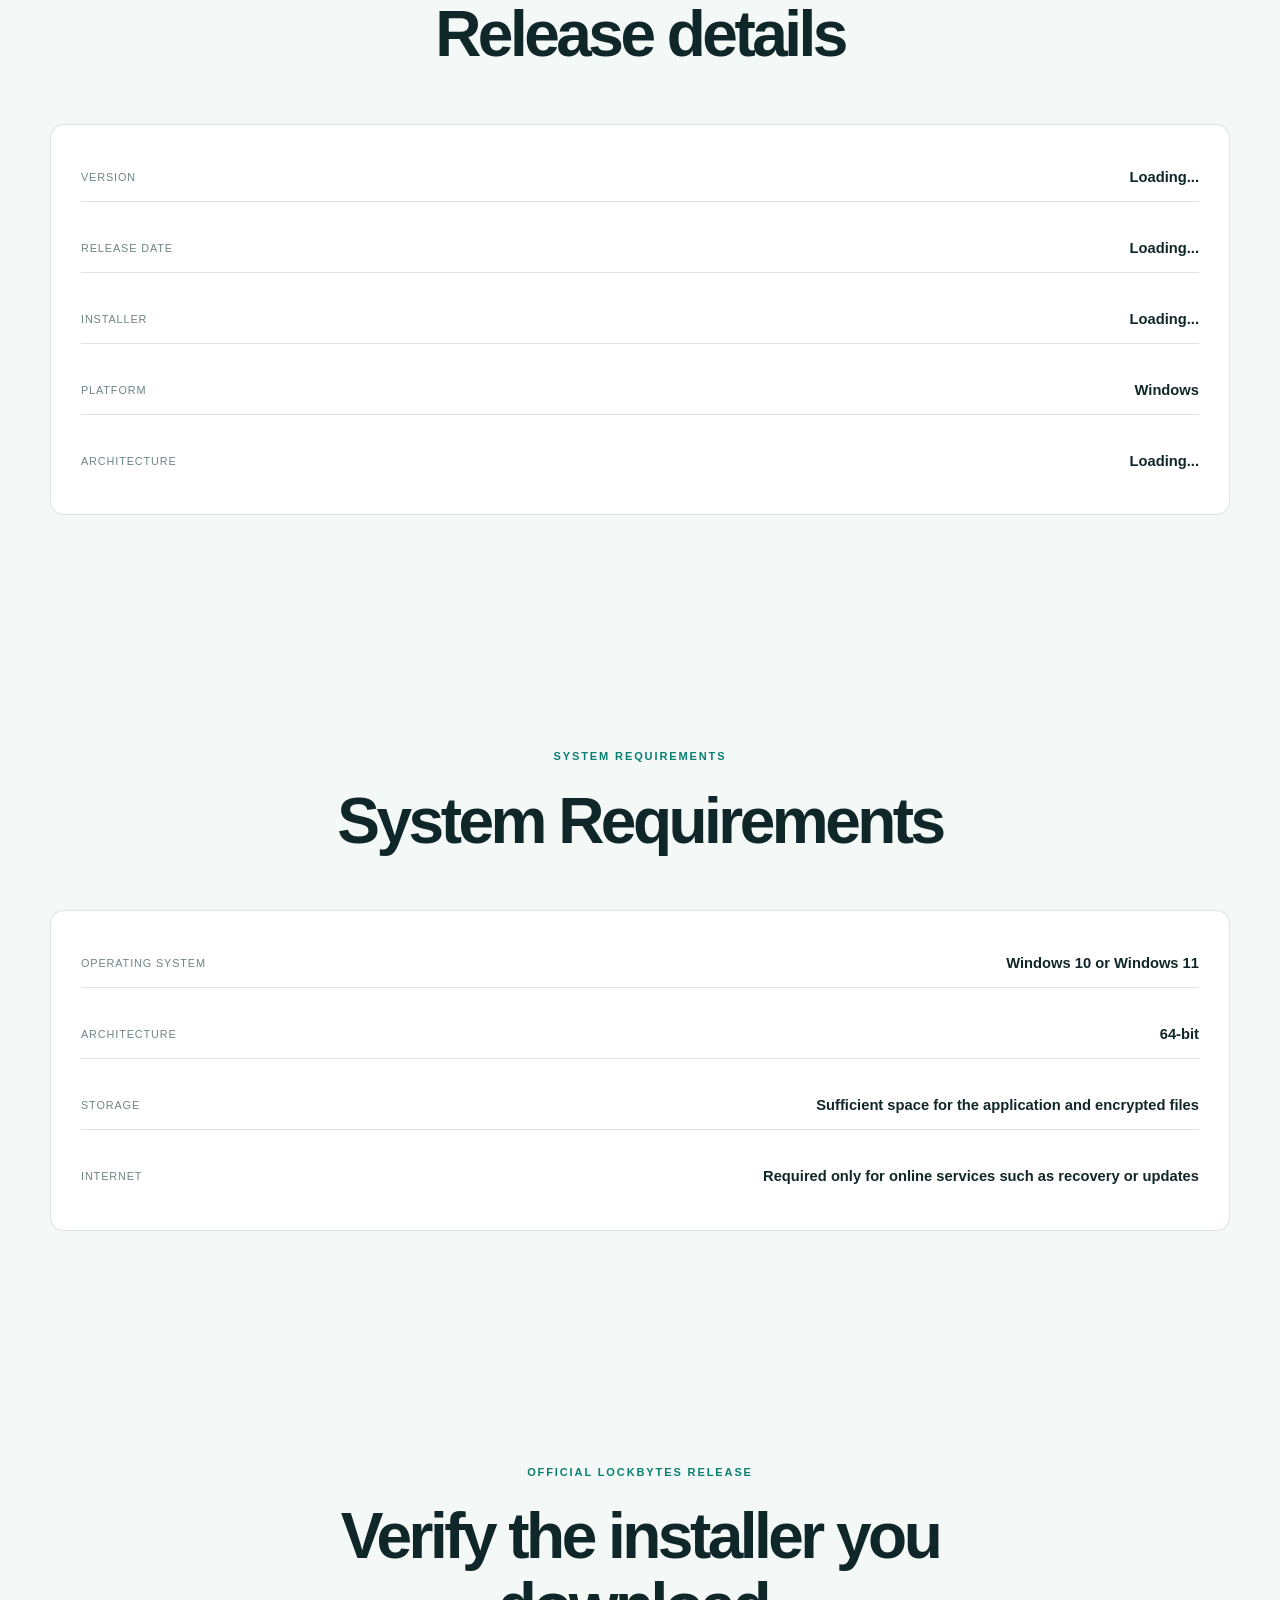
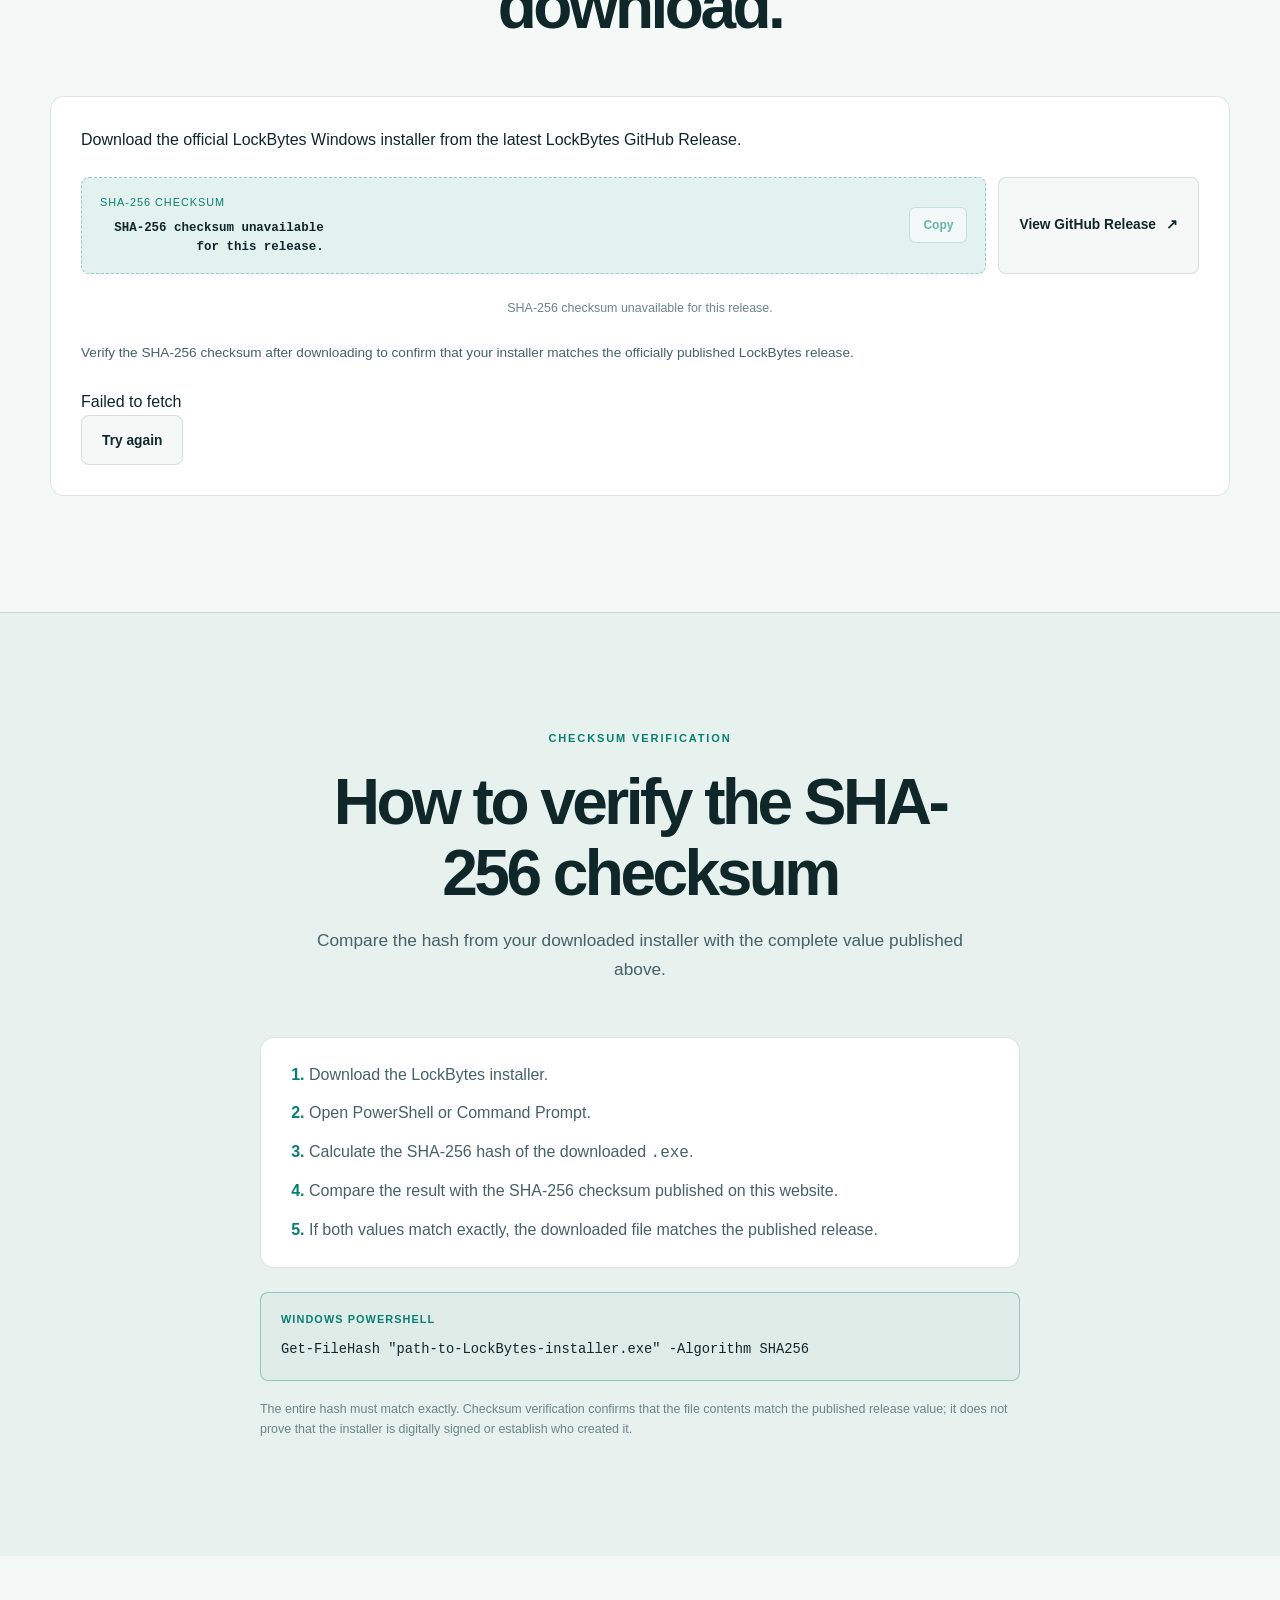
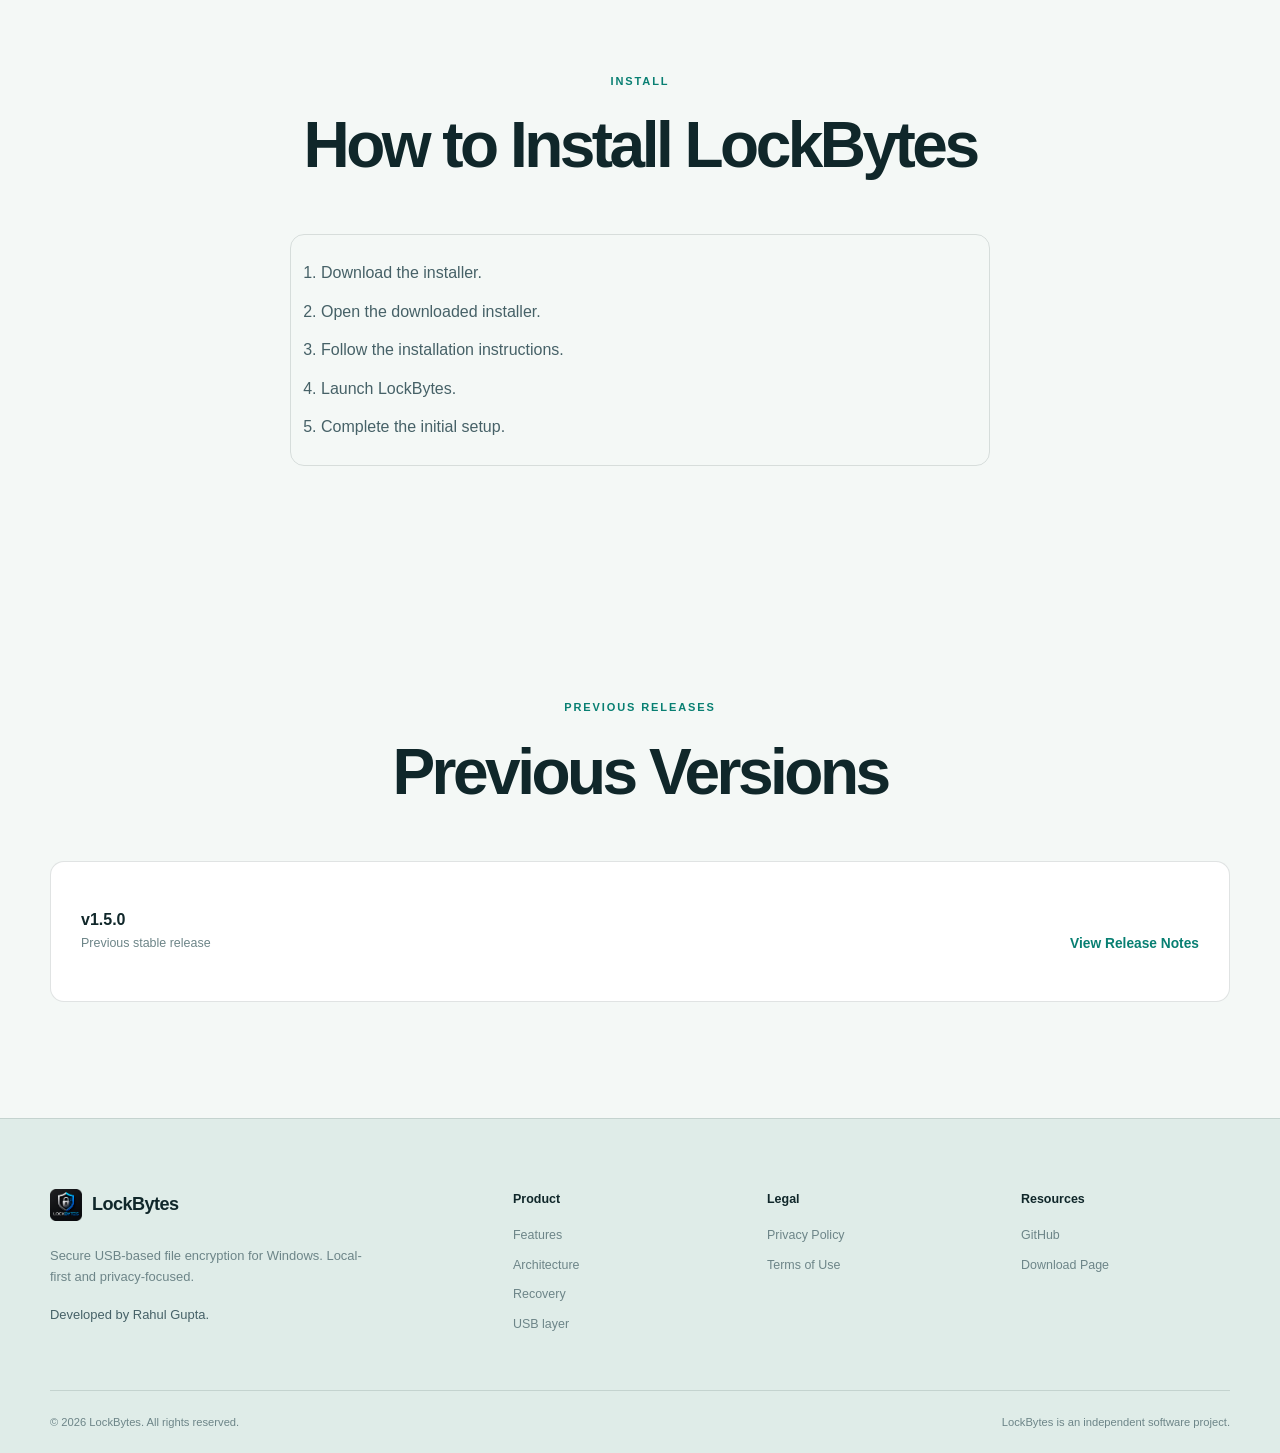
==== commit 777e48fe: "update the ui" ====
--- a/download.html
+++ b/download.html
@@ -27,17 +27,15 @@
     <div class="container nav-container">
 
         <a href="index.html" class="brand" aria-label="LockBytes home page">
-            <img src="img/lockbytes_logo_transparent_kb.png" alt="LockBytes logo" class="brand-logo">
+            <img src="img/lockbytes_logo_transparent_kb.png" alt="LockBytes logo" width="32" height="32" class="brand-logo">
             <span>LockBytes</span>
         </a>
 
         <nav class="nav-links" aria-label="Main navigation">
+            <a href="index.html#architecture">Architecture</a>
+            <a href="index.html#usb-layer">USB layer</a>
+            <a href="index.html#recovery">Recovery</a>
             <a href="index.html#features">Features</a>
-            <a href="index.html#how-it-works">How It Works</a>
-            <a href="index.html#recovery">Recovery</a>
-            <a href="index.html#security">Security</a>
-            <a href="privacy-policy.html">Privacy</a>
-            <a href="terms-of-use.html">Terms</a>
         </nav>
 
         <button
@@ -64,13 +62,13 @@
             <div class="download-page-intro">
                 <div class="section-label">DOWNLOAD</div>
                 <h1>Download LockBytes</h1>
-                <p>Secure your files with powerful, local-first encryption.</p>
+                <p>Download the official LockBytes Windows installer from the latest LockBytes GitHub Release.</p>
             </div>
 
             <div class="download-page-card" aria-label="LockBytes download card">
                 <div class="download-branding">
                     <div class="download-logo-wrap">
-                        <img src="img/lockbytes_logo_transparent_kb.png" alt="LockBytes logo" class="download-logo">
+                        <img src="img/lockbytes_logo_transparent_kb.png" alt="LockBytes logo" width="40" height="40" class="download-logo">
                     </div>
                     <div>
                         <p class="download-product-label">LockBytes for Windows</p>
@@ -95,8 +93,8 @@
                         <strong data-architecture>Loading...</strong>
                     </div>
                     <div class="release-stat">
-                        <span>Compatibility</span>
-                        <strong data-compatibility>Windows 10 / 11</strong>
+                        <span>Platform</span>
+                        <strong data-compatibility>Windows</strong>
                     </div>
                     <div class="release-stat">
                         <span>Size</span>
@@ -172,20 +170,48 @@
     <section class="section section-dark">
         <div class="container narrow">
             <div class="section-heading centered">
-                <div class="section-label">DOWNLOAD TRUST</div>
-                <h2>Official LockBytes download</h2>
+                <div class="section-label">OFFICIAL LOCKBYTES RELEASE</div>
+                <h2>Verify the installer you download.</h2>
             </div>
 
             <div class="info-panel trust-panel">
-                <p>Download from the official LockBytes website.</p>
-                <p>The installer is distributed through the official LockBytes GitHub release.</p>
-                <div class="checksum-box" data-checksum-box hidden>
-                    <span>SHA-256</span>
-                    <strong data-checksum>Not available</strong>
-                </div>
-                <p class="trust-note" data-checksum-message>Checking for checksum information...</p>
+                <p>Download the official LockBytes Windows installer from the latest LockBytes GitHub Release.</p>
+                <div class="release-verification-grid">
+                    <div class="checksum-box" data-checksum-box>
+                        <div>
+                            <span>SHA-256 Checksum</span>
+                            <strong data-checksum>Checking the published release...</strong>
+                        </div>
+                        <button type="button" class="copy-button" data-copy-checksum disabled aria-disabled="true">Copy</button>
+                    </div>
+                    <a href="https://github.com/CodageWithRahul/LockBytes/releases/latest" class="button button-secondary release-link" data-release-link target="_blank" rel="noopener noreferrer">View GitHub Release <span aria-hidden="true">↗</span></a>
+                </div>
+                <p class="trust-note" data-checksum-message>Checking the checksum published for the exact installer above...</p>
+                <p class="verification-note">Verify the SHA-256 checksum after downloading to confirm that your installer matches the officially published LockBytes release.</p>
                 <div class="release-error-message" data-error-state hidden></div>
             </div>
+        </div>
+    </section>
+
+    <section class="section checksum-help-section">
+        <div class="container narrow">
+            <div class="section-heading centered">
+                <div class="section-label">CHECKSUM VERIFICATION</div>
+                <h2>How to verify the SHA-256 checksum</h2>
+                <p>Compare the hash from your downloaded installer with the complete value published above.</p>
+            </div>
+            <ol class="verification-steps">
+                <li>Download the LockBytes installer.</li>
+                <li>Open PowerShell or Command Prompt.</li>
+                <li>Calculate the SHA-256 hash of the downloaded <code>.exe</code>.</li>
+                <li>Compare the result with the SHA-256 checksum published on this website.</li>
+                <li>If both values match exactly, the downloaded file matches the published release.</li>
+            </ol>
+            <div class="command-panel">
+                <span>Windows PowerShell</span>
+                <code>Get-FileHash "path-to-LockBytes-installer.exe" -Algorithm SHA256</code>
+            </div>
+            <p class="verification-disclaimer">The entire hash must match exactly. Checksum verification confirms that the file contents match the published release value; it does not prove that the installer is digitally signed or establish who created it.</p>
         </div>
     </section>
 
@@ -219,7 +245,7 @@
                         <strong>v1.5.0</strong>
                         <span>Previous stable release</span>
                     </div>
-                    <a href="#" class="text-link">View Release Notes</a>
+                    <a href="https://github.com/CodageWithRahul/LockBytes/releases" class="text-link" target="_blank" rel="noopener noreferrer">View Release Notes</a>
                 </div>
             </div>
         </div>
@@ -230,7 +256,7 @@
     <div class="container footer-grid">
         <div class="footer-brand">
             <a href="index.html" class="brand">
-                <img src="img/lockbytes_logo_transparent_kb.png" alt="LockBytes logo" class="brand-logo">
+                <img src="img/lockbytes_logo_transparent_kb.png" alt="LockBytes logo" width="32" height="32" class="brand-logo">
                 <span>LockBytes</span>
             </a>
             <p>Secure USB-based file encryption for Windows. Local-first and privacy-focused.</p>
@@ -240,15 +266,15 @@
         <div class="footer-column">
             <h4>Product</h4>
             <a href="index.html#features">Features</a>
-            <a href="index.html#how-it-works">How It Works</a>
+            <a href="index.html#architecture">Architecture</a>
             <a href="index.html#recovery">Recovery</a>
-            <a href="index.html#security">Security</a>
+            <a href="index.html#usb-layer">USB layer</a>
         </div>
 
         <div class="footer-column">
             <h4>Legal</h4>
-            <a href="privacy-policy.html">Privacy Policy</a>
-            <a href="terms-of-use.html">Terms of Use</a>
+            <a href="privacy_policy/index.html">Privacy Policy</a>
+            <a href="terms_of_use/index.html">Terms of Use</a>
         </div>
 
         <div class="footer-column">
--- a/style.css
+++ b/style.css
@@ -1,2693 +1,109 @@
-/* =========================================================
-LOCKBYTES HOMEPAGE
-Main stylesheet
-========================================================= */
+:root {
+  --bg: #071016; --bg-soft: #0b1820; --bg-card: #10212a; --bg-elevated: #142a34; --bg-strong: #050b10;
+  --text: #edf7f6; --text-soft: #afc5c7; --text-muted: #708c91; --accent: #67e1ce; --accent-strong: #39c9b5; --accent-soft: rgba(103,225,206,.12); --accent-contrast: #051111;
+  --warm: #f4b86a; --border: rgba(201,238,234,.14); --border-strong: rgba(103,225,206,.38); --nav-bg: rgba(7,16,22,.86); --panel-bg: rgba(255,255,255,.035); --shadow: 0 24px 70px rgba(0,0,0,.28);
+  --max-width: 1180px; --radius: 14px;
+}
+[data-theme="light"] {
+  --bg: #f4f8f6; --bg-soft: #e7f1ee; --bg-card: #fff; --bg-elevated: #edf6f3; --bg-strong: #dfece8;
+  --text: #10272a; --text-soft: #466167; --text-muted: #6d8588; --accent: #087f72; --accent-strong: #05665c; --accent-soft: rgba(8,127,114,.11); --accent-contrast: #f5fffd;
+  --warm: #a7621c; --border: rgba(16,39,42,.13); --border-strong: rgba(8,127,114,.35); --nav-bg: rgba(244,248,246,.88); --panel-bg: rgba(16,39,42,.035); --shadow: 0 22px 55px rgba(27,65,62,.12);
+}
+* { box-sizing: border-box; margin: 0; }
+html { scroll-behavior: smooth; }
+body { background: var(--bg); color: var(--text); font-family: "Trebuchet MS", "Segoe UI", sans-serif; line-height: 1.65; overflow-x: hidden; transition: background .25s ease, color .25s ease; }
+a { color: inherit; text-decoration: none; }
+button, a { -webkit-tap-highlight-color: transparent; }
+button:focus-visible, a:focus-visible { outline: 2px solid var(--accent); outline-offset: 4px; }
+.container { width: min(calc(100% - 48px), var(--max-width)); margin-inline: auto; }
+.section { padding: 116px 0; }
+.section-label { color: var(--accent); font-size: .69rem; font-weight: 800; letter-spacing: .17em; text-transform: uppercase; margin-bottom: 20px; }
+.section-heading { max-width: 700px; margin-bottom: 54px; }
+.section-heading.centered { margin-inline: auto; text-align: center; }
+h1, h2, h3, strong { line-height: 1.1; }
+h1, h2 { letter-spacing: -.055em; }
+h2 { font-size: clamp(2.35rem, 5vw, 4.6rem); }
+h2 em, h1 em { color: var(--accent); font-style: normal; }
+.section-heading h2 { margin-bottom: 18px; }
+.section-heading p:not(.section-label), .lead { color: var(--text-soft); font-size: 1.08rem; }
+.muted { color: var(--text-muted); }
+.navbar { position: sticky; top: 0; z-index: 20; background: var(--nav-bg); border-bottom: 1px solid var(--border); backdrop-filter: blur(18px); }
+.nav-container { min-height: 74px; display: flex; align-items: center; gap: 24px; }
+.brand { display: inline-flex; align-items: center; gap: 10px; font-size: 1.13rem; font-weight: 800; letter-spacing: -.03em; }
+.brand-logo { width: 32px; height: 32px; object-fit: contain; }
+.nav-links { display: flex; gap: 24px; margin-left: auto; }
+.nav-links a, .theme-toggle { color: var(--text-soft); font-size: .78rem; font-weight: 700; }
+.nav-links a:hover, .footer a:hover { color: var(--accent); }
+.theme-toggle { display: inline-flex; align-items: center; gap: 7px; min-height: 36px; padding: 0 11px; border: 1px solid var(--border); border-radius: 999px; background: var(--panel-bg); color: var(--text-soft); font: inherit; font-size: .72rem; cursor: pointer; }
+.theme-toggle:hover { border-color: var(--border-strong); }
+.nav-button { padding: 9px 15px; border: 1px solid var(--border-strong); border-radius: 8px; color: var(--accent); font-size: .79rem; font-weight: 800; }
+.nav-button:hover { background: var(--accent-soft); }
+.hero { position: relative; overflow: hidden; border-bottom: 1px solid var(--border); background: radial-gradient(circle at 78% 35%, var(--accent-soft), transparent 26%), var(--bg); }
+.hero:before { content: ""; position: absolute; inset: 0; opacity: .18; background-image: linear-gradient(var(--border) 1px, transparent 1px), linear-gradient(90deg, var(--border) 1px, transparent 1px); background-size: 72px 72px; mask-image: linear-gradient(90deg, #000, transparent 85%); }
+.hero-grid { position: relative; min-height: 680px; display: grid; grid-template-columns: 1fr 1fr; align-items: center; gap: 68px; padding: 82px 0; }
+.hero-copy { max-width: 610px; }
+.eyebrow { display: inline-flex; align-items: center; gap: 9px; margin-bottom: 24px; padding: 7px 11px; border: 1px solid var(--border-strong); border-radius: 999px; color: var(--accent); font-size: .71rem; font-weight: 800; letter-spacing: .08em; text-transform: uppercase; }
+.status-dot { width: 7px; height: 7px; border-radius: 50%; background: var(--accent); box-shadow: 0 0 14px var(--accent); }
+.hero h1 { max-width: 680px; font-size: clamp(3.5rem, 7vw, 6.5rem); line-height: .91; margin-bottom: 28px; }
+.hero-lede { max-width: 560px; color: var(--text-soft); font-size: clamp(1.06rem, 2vw, 1.25rem); }
+.hero-actions { display: flex; flex-wrap: wrap; gap: 12px; margin-top: 32px; }
+.button { display: inline-flex; align-items: center; justify-content: center; gap: 10px; min-height: 50px; padding: 0 20px; border-radius: 8px; font-size: .86rem; font-weight: 800; transition: transform .2s ease, background .2s ease, border-color .2s ease; }
+.button:hover { transform: translateY(-2px); }
+.button-primary { background: var(--accent); color: var(--accent-contrast); box-shadow: 0 12px 34px var(--accent-soft); }
+.button-primary:hover { background: var(--accent-strong); }
+.button-secondary { border: 1px solid var(--border); background: var(--panel-bg); color: var(--text); }
+.button-secondary:hover { border-color: var(--border-strong); background: var(--accent-soft); }
+.hero-footnote { margin-top: 22px; color: var(--text-muted); font-size: .75rem; }
+.hero-footnote span { color: var(--accent); margin-right: 6px; }
+.hero-visual { position: relative; width: min(100%, 520px); aspect-ratio: 1; margin-inline: auto; border: 1px solid var(--border); border-radius: 50%; background: radial-gradient(circle, var(--accent-soft), transparent 58%), var(--bg-soft); box-shadow: var(--shadow); }
+.visual-grid { position: absolute; inset: 13%; border: 1px solid var(--border); border-radius: 50%; background-image: linear-gradient(var(--border) 1px, transparent 1px), linear-gradient(90deg, var(--border) 1px, transparent 1px); background-size: 30px 30px; opacity: .55; }
+.orbit { position: absolute; inset: 20%; border: 1px solid var(--border-strong); border-radius: 50%; transform: rotate(-25deg); }
+.orbit-two { inset: 12%; border-style: dashed; opacity: .55; transform: rotate(40deg); }
+.core-lock { position: absolute; inset: 0; margin: auto; width: 112px; height: 112px; display: grid; place-items: center; border: 1px solid var(--border-strong); border-radius: 50%; background: var(--bg-elevated); box-shadow: 0 0 0 16px var(--accent-soft), 0 0 55px var(--accent-soft); }
+.lock-shackle { position: absolute; top: 28px; width: 30px; height: 26px; border: 5px solid var(--accent); border-bottom: 0; border-radius: 16px 16px 0 0; }
+.lock-body { position: absolute; top: 53px; width: 43px; height: 34px; border-radius: 7px; background: var(--accent); }
+.lock-body:after { content: ""; position: absolute; left: 19px; top: 9px; width: 5px; height: 12px; border-radius: 3px; background: var(--accent-contrast); }
+.visual-node { position: absolute; display: grid; grid-template-columns: 28px 1fr; column-gap: 8px; min-width: 145px; padding: 10px 12px; border: 1px solid var(--border); border-radius: 8px; background: color-mix(in srgb, var(--bg-card) 90%, transparent); box-shadow: var(--shadow); }
+.visual-node .node-glyph { grid-row: span 2; color: var(--accent); font-size: 1.25rem; }
+.visual-node strong { font-size: .67rem; letter-spacing: .08em; }
+.visual-node small { color: var(--text-muted); font-size: .61rem; white-space: nowrap; }
+.node-file { top: 13%; left: -4%; }.node-usb { right: -5%; top: 39%; }.node-recovery { bottom: 11%; left: 13%; }
+.visual-caption { position: absolute; right: 9%; bottom: 17%; color: var(--text-muted); font-size: .6rem; letter-spacing: .12em; line-height: 1.7; text-align: right; }.visual-caption b { color: var(--accent); }
+.signal-strip { border-bottom: 1px solid var(--border); background: var(--bg-strong); }.signal-grid { display: grid; grid-template-columns: repeat(4, 1fr); }.signal-grid div { padding: 22px 24px; border-right: 1px solid var(--border); }.signal-grid div:first-child { padding-left: 0; }.signal-grid div:last-child { border: 0; }.signal-grid strong, .signal-grid span { display: block; }.signal-grid strong { color: var(--accent); font-size: .68rem; letter-spacing: .1em; }.signal-grid span { color: var(--text-muted); font-size: .72rem; }
+.split-intro, .usb-grid, .encryption-grid, .recovery-layout, .trust-layout, .audience-grid { display: grid; grid-template-columns: 1fr 1fr; gap: 90px; align-items: center; }.split-intro h2 { font-size: clamp(2.4rem, 5vw, 4.5rem); }.split-intro .lead, .split-intro .muted { max-width: 570px; }.split-intro .muted, .encryption-grid .muted, .recovery-copy .muted { margin-top: 20px; font-size: .93rem; }
+.architecture-section { background: var(--bg-soft); border-block: 1px solid var(--border); }.flow-diagram { display: grid; grid-template-columns: 1fr auto 1fr auto 1fr auto 1fr; align-items: center; gap: 14px; }.flow-step { min-height: 185px; display: flex; flex-direction: column; justify-content: flex-end; padding: 18px; border: 1px solid var(--border); border-radius: var(--radius); background: var(--bg-card); }.flow-step.active, .flow-step.accent { border-color: var(--border-strong); box-shadow: 0 14px 35px var(--accent-soft); }.flow-index { color: var(--accent); font-size: .68rem; font-weight: 800; }.flow-icon { margin: auto 0 16px; color: var(--accent); font-size: 2rem; }.flow-step strong { font-size: .98rem; }.flow-step small { color: var(--text-muted); font-size: .72rem; }.flow-arrow { color: var(--accent); font-size: 1.5rem; }
+.usb-section { overflow: hidden; background: radial-gradient(circle at 20% 50%, var(--accent-soft), transparent 35%), var(--bg); }.usb-visual { position: relative; min-height: 430px; display: grid; place-items: center; }.usb-ring { position: absolute; width: 330px; height: 330px; border: 1px solid var(--border-strong); border-radius: 50%; box-shadow: 0 0 0 28px var(--accent-soft), 0 0 80px var(--accent-soft); }.usb-stick { position: relative; z-index: 2; width: 230px; height: 108px; display: flex; align-items: center; gap: 20px; padding: 20px 28px; transform: rotate(-18deg); border: 1px solid var(--border-strong); border-radius: 12px; background: linear-gradient(135deg, var(--bg-elevated), var(--bg-card)); box-shadow: 25px 25px 45px rgba(0,0,0,.25); }.usb-stick:after { content: ""; position: absolute; right: -45px; width: 55px; height: 58px; border: 1px solid var(--border-strong); border-left: 0; border-radius: 0 7px 7px 0; background: var(--bg-elevated); }.usb-led { width: 9px; height: 9px; border-radius: 50%; background: var(--accent); box-shadow: 0 0 18px var(--accent); }.usb-mark { color: var(--accent); font-weight: 900; letter-spacing: .1em; }.usb-label { position: absolute; bottom: 15px; color: var(--text-muted); font-size: .65rem; letter-spacing: .2em; text-align: center; }.usb-copy .lead { margin-bottom: 28px; }.detail-list { border-top: 1px solid var(--border); }.detail-list div { display: grid; grid-template-columns: 36px 1fr; gap: 14px; padding: 17px 0; border-bottom: 1px solid var(--border); }.detail-list span, .card-index { color: var(--accent); font-size: .67rem; font-weight: 800; letter-spacing: .09em; }.detail-list p { color: var(--text-soft); font-size: .9rem; }.detail-list strong { color: var(--text); margin-right: 5px; }
+.encryption-section { background: var(--bg-strong); }.algorithm-panel { padding: 28px; border: 1px solid var(--border-strong); border-radius: var(--radius); background: var(--bg-card); box-shadow: var(--shadow); }.algorithm-header, .algorithm-row { display: flex; align-items: center; justify-content: space-between; gap: 20px; }.algorithm-header { padding-bottom: 18px; border-bottom: 1px solid var(--border); color: var(--text-muted); font-size: .65rem; letter-spacing: .13em; }.algorithm-header b { color: var(--accent); }.algorithm-row { padding: 18px 0; }.algorithm-row span { color: var(--text-muted); font-size: .68rem; }.algorithm-row strong { font-size: .86rem; }.algorithm-line { height: 24px; margin-left: 8px; border-left: 1px dashed var(--accent); }.algorithm-badge { margin-top: 16px; padding: 11px; border: 1px solid var(--border); border-radius: 6px; color: var(--text-muted); font-size: .67rem; letter-spacing: .12em; text-align: center; }.algorithm-badge span { color: var(--accent); margin-left: 8px; }
+.recovery-section { background: var(--bg-soft); border-block: 1px solid var(--border); }.recovery-copy h2 { margin-bottom: 24px; }.text-link { display: inline-block; margin-top: 26px; color: var(--accent); font-size: .86rem; font-weight: 800; }.recovery-visual { display: grid; grid-template-columns: 1fr auto 1fr; align-items: center; gap: 10px; }.recovery-endpoint, .recovery-result { display: flex; flex-direction: column; align-items: center; justify-content: center; min-height: 130px; padding: 18px 10px; border: 1px solid var(--border-strong); border-radius: var(--radius); background: var(--bg-card); text-align: center; }.recovery-endpoint > span, .recovery-result > span { color: var(--accent); font-size: 1.65rem; }.recovery-endpoint strong, .recovery-result strong { margin-top: 8px; font-size: .73rem; letter-spacing: .08em; }.recovery-endpoint small, .recovery-result small { color: var(--text-muted); font-size: .65rem; }.drive-endpoint { border-color: rgba(244,184,106,.5); }.drive-endpoint > span { color: var(--warm); }.recovery-connector { display: flex; align-items: center; gap: 7px; color: var(--accent); font-size: 1.5rem; }.recovery-connector i { width: 22px; border-top: 1px dashed var(--border-strong); }.recovery-result { grid-column: 1 / -1; min-height: 90px; margin-top: 12px; background: var(--accent-soft); }
+.architecture-dark { background: var(--bg-strong); }.architecture-stack { max-width: 620px; margin-inline: auto; }.architecture-stack > div { display: grid; grid-template-columns: 42px 1fr auto; align-items: center; gap: 16px; padding: 18px 22px; border: 1px solid var(--border); border-radius: 9px; background: var(--bg-card); }.architecture-stack > div.stack-highlight { border-color: var(--border-strong); background: var(--accent-soft); }.architecture-stack div span { color: var(--accent); font-size: .66rem; font-weight: 800; }.architecture-stack div strong { font-size: .92rem; }.architecture-stack div small { color: var(--text-muted); font-size: .72rem; }.architecture-stack > b { display: block; color: var(--accent); font-size: 1.25rem; text-align: center; }
+.features-section { background: var(--bg-soft); }.feature-grid { display: grid; grid-template-columns: repeat(3, 1fr); gap: 14px; }.feature-card { min-height: 205px; padding: 26px; border: 1px solid var(--border); border-radius: var(--radius); background: var(--bg-card); transition: transform .2s ease, border-color .2s ease, background .2s ease; }.feature-card:hover { transform: translateY(-4px); border-color: var(--border-strong); background: var(--bg-elevated); }.feature-card.featured { border-color: var(--border-strong); }.feature-card h3 { margin: 34px 0 11px; font-size: 1.05rem; }.feature-card p { color: var(--text-muted); font-size: .87rem; }
+.trust-section { border-bottom: 1px solid var(--border); }.trust-table { border-top: 1px solid var(--border); }.trust-table div { display: flex; justify-content: space-between; gap: 20px; padding: 17px 0; border-bottom: 1px solid var(--border); }.trust-table span { color: var(--text-muted); font-size: .82rem; }.trust-table strong { color: var(--accent); font-size: .78rem; text-align: right; }.audience-section { background: var(--bg-soft); }.audience-list p { display: flex; gap: 16px; padding: 18px 0; border-bottom: 1px solid var(--border); color: var(--text-soft); font-size: .92rem; }.audience-list span { color: var(--accent); font-size: .68rem; font-weight: 800; }
+.download-section { padding: 90px 0; border-top: 1px solid var(--border); background: radial-gradient(circle at 80% 20%, var(--accent-soft), transparent 35%); }.download-box { display: flex; align-items: center; justify-content: space-between; gap: 40px; }.download-box h2 { max-width: 700px; }.download-box > div > p:last-child { color: var(--text-soft); margin-top: 16px; }.large-button { min-height: 56px; white-space: nowrap; }
+.footer { padding-top: 70px; background: var(--bg-strong); border-top: 1px solid var(--border); }.footer-grid { display: grid; grid-template-columns: 2fr repeat(3, 1fr); gap: 45px; padding-bottom: 55px; }.footer-brand { max-width: 330px; }.footer-brand p { margin-top: 16px; color: var(--text-muted); font-size: .81rem; }.footer-brand .developer { color: var(--text-soft); }.footer-column { display: flex; flex-direction: column; align-items: flex-start; gap: 9px; }.footer-column h4 { margin-bottom: 7px; font-size: .78rem; }.footer-column a { color: var(--text-muted); font-size: .78rem; }.footer-bottom { display: flex; justify-content: space-between; gap: 20px; padding: 22px 0; border-top: 1px solid var(--border); color: var(--text-muted); font-size: .7rem; }
+/* Download page components */
++.download-page-hero { padding-top: 90px; padding-bottom: 45px; }.download-page-shell { display: grid; gap: 30px; }.download-page-intro { text-align: center; }.download-page-intro h1 { font-size: clamp(2.8rem, 7vw, 5rem); line-height: 1; margin-bottom: 18px; }.download-page-intro p { color: var(--text-soft); font-size: 1.15rem; }.download-page-card, .info-panel { display: grid; gap: 24px; padding: 30px; border: 1px solid var(--border); border-radius: var(--radius); background: var(--bg-card); box-shadow: var(--shadow); }.download-branding { display: flex; align-items: center; gap: 15px; }.download-logo-wrap { width: 60px; height: 60px; display: grid; place-items: center; border: 1px solid var(--border-strong); border-radius: 12px; background: var(--accent-soft); }.download-logo { width: 40px; }.download-product-label { font-size: 1.5rem; font-weight: 800; }.download-meta-grid { display: grid; grid-template-columns: repeat(3, 1fr); gap: 14px; }.release-stat { display: flex; flex-direction: column; gap: 7px; min-height: 90px; padding: 16px; border: 1px solid var(--border); border-radius: 9px; background: var(--panel-bg); }.release-stat span, .detail-row span, .checksum-box span { color: var(--text-muted); font-size: .68rem; letter-spacing: .08em; text-transform: uppercase; }.release-stat strong, .detail-row strong { font-size: .92rem; }.button-download { justify-self: start; min-width: 260px; }.download-note, .trust-note { color: var(--text-muted); font-size: .78rem; text-align: center; }.info-panel { box-shadow: none; }.detail-row { display: flex; justify-content: space-between; gap: 20px; padding: 14px 0; border-bottom: 1px solid var(--border); }.detail-row:last-child { border: 0; }.detail-row strong { max-width: 65%; text-align: right; }.checksum-box { display: flex; justify-content: space-between; gap: 16px; padding: 14px; border: 1px dashed var(--border-strong); border-radius: 7px; }.checksum-box strong { max-width: 65%; color: var(--text-soft); font-size: .78rem; text-align: right; word-break: break-word; }.release-notes { color: var(--text-soft); }.release-notes h1, .release-notes h2, .release-notes h3 { margin: 20px 0 8px; }.release-notes ul, .release-notes ol { padding-left: 22px; }.steps-list { display: grid; gap: 12px; max-width: 700px; margin-inline: auto; padding: 25px 30px; border: 1px solid var(--border); border-radius: var(--radius); color: var(--text-soft); }.version-item { display: flex; justify-content: space-between; gap: 20px; padding: 15px 0; border-bottom: 1px solid var(--border); }.version-item:last-child { border: 0; }.version-item span { display: block; color: var(--text-muted); font-size: .78rem; }.text-link:hover { text-decoration: underline; }
+@media (max-width: 1000px) { .nav-links { display: none; }.hero-grid { grid-template-columns: 1fr; gap: 50px; }.hero-copy { max-width: 720px; }.hero-visual { width: min(100%, 540px); }.feature-grid { grid-template-columns: repeat(2, 1fr); }.split-intro, .usb-grid, .encryption-grid, .recovery-layout, .trust-layout, .audience-grid { gap: 48px; }.footer-grid { grid-template-columns: 1.6fr repeat(3, 1fr); }.download-meta-grid { grid-template-columns: repeat(2, 1fr); } }
+@media (max-width: 680px) { .container { width: min(calc(100% - 28px), var(--max-width)); }.section { padding: 78px 0; }.navbar { position: relative; }.nav-container { min-height: 65px; gap: 12px; }.theme-label, .nav-button { display: none; }.theme-toggle { margin-left: auto; }.hero-grid { min-height: auto; padding: 72px 0; }.hero h1 { font-size: clamp(3.2rem, 16vw, 5rem); }.hero-actions { flex-direction: column; align-items: stretch; }.button { width: 100%; }.hero-visual { width: min(100%, 390px); }.visual-node { min-width: 120px; padding: 8px; }.visual-node small { font-size: .55rem; }.node-file { left: -3%; }.node-usb { right: -3%; }.signal-grid { grid-template-columns: 1fr 1fr; }.signal-grid div, .signal-grid div:first-child { padding: 16px 10px; border-bottom: 1px solid var(--border); }.signal-grid div:nth-child(2) { border-right: 0; }.signal-grid div:nth-child(3), .signal-grid div:nth-child(4) { border-bottom: 0; }.split-intro, .usb-grid, .encryption-grid, .recovery-layout, .trust-layout, .audience-grid { grid-template-columns: 1fr; gap: 42px; }.flow-diagram { grid-template-columns: 1fr; gap: 8px; }.flow-arrow { transform: rotate(90deg); margin-inline: auto; }.flow-step { min-height: 145px; }.usb-visual { min-height: 340px; }.usb-ring { width: 250px; height: 250px; }.usb-stick { width: 190px; height: 90px; }.recovery-visual { gap: 6px; }.recovery-endpoint { min-height: 115px; }.recovery-endpoint strong, .recovery-result strong { font-size: .62rem; }.recovery-connector i { width: 10px; }.architecture-stack > div { grid-template-columns: 34px 1fr; }.architecture-stack div small { grid-column: 2; }.feature-grid { grid-template-columns: 1fr; }.feature-card { min-height: 170px; }.download-box { flex-direction: column; align-items: flex-start; }.large-button { width: 100%; }.footer-grid { grid-template-columns: 1fr 1fr; gap: 34px; }.footer-brand { grid-column: 1 / -1; }.footer-bottom { flex-direction: column; align-items: flex-start; }.download-page-hero { padding-top: 65px; }.download-page-card, .info-panel { padding: 20px 16px; }.download-meta-grid { grid-template-columns: 1fr; }.button-download { width: 100%; min-width: 0; }.detail-row { flex-direction: column; gap: 6px; }.detail-row strong { max-width: 100%; text-align: left; }.version-item { flex-direction: column; align-items: flex-start; } }
+@media (prefers-reduced-motion: reduce) { *, *:before, *:after { scroll-behavior: auto !important; transition-duration: .01ms !important; animation-duration: .01ms !important; animation-iteration-count: 1 !important; } }
 
-/* =========================================================
-ROOT
-========================================================= */
-
-:root {
-
---bg: #070b12;
---bg-soft: #0b111b;
---bg-card: #101823;
---bg-card-hover: #141f2d;
---bg-elevated: #0e1621;
---bg-strong: #05080d;
-
---text: #f4f7fb;
---text-soft: #aab5c5;
---text-muted: #718096;
-
---accent: #58d6ff;
---accent-strong: #28b9ec;
---accent-soft: rgba(88, 214, 255, 0.12);
---accent-contrast: #041018;
-
---border: rgba(255, 255, 255, 0.08);
---nav-bg: rgba(7, 11, 18, 0.82);
---panel-bg: rgba(255, 255, 255, 0.02);
-
---max-width: 1180px;
---radius: 18px;
---shadow: 0 20px 60px rgba(0, 0, 0, 0.35);
-
-}
-
-[data-theme="light"] {
-
---bg: #f5f8fc;
---bg-soft: #edf3fa;
---bg-card: #ffffff;
---bg-card-hover: #f1f7ff;
---bg-elevated: #eef4fb;
---bg-strong: #e7edf6;
-
---text: #132231;
---text-soft: #405367;
---text-muted: #60728a;
-
---accent: #0d8ed8;
---accent-strong: #0b79b8;
---accent-soft: rgba(13, 142, 216, 0.12);
---accent-contrast: #f7fcff;
-
---border: rgba(17, 32, 44, 0.10);
---nav-bg: rgba(245, 248, 252, 0.82);
---panel-bg: rgba(17, 32, 44, 0.02);
-
---shadow: 0 18px 45px rgba(17, 32, 44, 0.08);
-
-}
-
-/* =========================================================
-RESET
-========================================================= */
-
-* {
-  margin: 0;
-  padding: 0;
-  box-sizing: border-box;
-  }
-
-html {
-scroll-behavior: smooth;
-}
-
-body {
-
-
-font-family:
-    Inter,
-    ui-sans-serif,
-    system-ui,
-    -apple-system,
-    BlinkMacSystemFont,
-    "Segoe UI",
-    sans-serif;
-
-background: var(--bg);
-color: var(--text);
-
-line-height: 1.7;
-
-overflow-x: hidden;
-
-transition:
-    background 0.25s ease,
-    color 0.25s ease;
-
-
-}
-
-img {
-max-width: 100%;
-display: block;
-}
-
-a {
-color: inherit;
-text-decoration: none;
-}
-
-button,
-a {
--webkit-tap-highlight-color: transparent;
-}
-
-button:focus-visible,
-a:focus-visible {
-    outline: 2px solid var(--accent);
-    outline-offset: 3px;
-}
-
-/* =========================================================
-GLOBAL
-========================================================= */
-
-.container {
-
-
-width: min(
-    calc(100% - 40px),
-    var(--max-width)
-);
-
-margin-inline: auto;
-
-
-}
-
-.narrow {
-
-
-max-width: 820px;
-
-margin-inline: auto;
-
-
-}
-
-.section {
-
-
-padding: 110px 0;
-
-
-}
-
-.section-dark {
-
-
-background:
-    linear-gradient(
-        180deg,
-        var(--bg-soft) 0%,
-        var(--bg) 100%
-    );
-
-border-top: 1px solid var(--border);
-border-bottom: 1px solid var(--border);
-
-
-}
-
-.section-label {
-
-
-display: inline-flex;
-
-margin-bottom: 18px;
-
-color: var(--accent);
-
-font-size: 0.76rem;
-
-font-weight: 800;
-
-letter-spacing: 0.16em;
-
-text-transform: uppercase;
-
-
-}
-
-.section-heading {
-
-
-max-width: 700px;
-
-margin-bottom: 55px;
-
-
-}
-
-.section-heading.centered {
-
-
-margin-inline: auto;
-
-text-align: center;
-
-
-}
-
-.section-heading h2,
-.intro-section h2,
-.recovery-section h2,
-.security-grid h2,
-.privacy-box h2,
-.download-box h2 {
-
-
-font-size:
-    clamp(
-        2rem,
-        4vw,
-        3.25rem
-    );
-
-line-height: 1.1;
-
-letter-spacing: -0.035em;
-
-margin-bottom: 22px;
-
-
-}
-
-.section-heading p {
-
-
-color: var(--text-soft);
-
-font-size: 1.08rem;
-
-
-}
-
-/* =========================================================
-NAVBAR
-========================================================= */
-
-.navbar {
-
-
-position: sticky;
-
-top: 0;
-
-z-index: 1000;
-
-background:
-    var(--nav-bg);
-
-border-bottom:
-    1px solid var(--border);
-
-backdrop-filter:
-    blur(18px);
-
--webkit-backdrop-filter:
-    blur(18px);
-
-
-}
-
-.nav-container {
-
-
-min-height: 74px;
-
-display: flex;
-
-align-items: center;
-
-justify-content: space-between;
-
-gap: 28px;
-
-
-}
-
-.brand {
-
-
-display: inline-flex;
-
-align-items: center;
-
-gap: 11px;
-
-font-size: 1.15rem;
-
-font-weight: 800;
-
-letter-spacing: -0.02em;
-
-
-}
-
-.brand-logo {
-
-
-width: 34px;
-height: 34px;
-
-object-fit: contain;
-
-
-}
-
-.nav-links {
-
-
-display: flex;
-
-align-items: center;
-
-gap: 25px;
-
-margin-left: auto;
-
-
-}
-
-.nav-links a {
-
-
-color: var(--text-soft);
-
-font-size: 0.88rem;
-
-transition:
-    color 0.2s ease;
-
-
-}
-
-.nav-links a:hover {
-
-
-color: var(--text);
-
-
-}
-
-.nav-button {
-
-
-padding: 10px 17px;
-
-border:
-    1px solid
-    rgba(88, 214, 255, 0.35);
-
-border-radius: 10px;
-
-background:
-    rgba(88, 214, 255, 0.08);
-
-color: var(--accent);
-
-font-size: 0.86rem;
-
-font-weight: 700;
-
-transition:
-    background 0.2s ease,
-    transform 0.2s ease;
-
-
-}
-
-.nav-button:hover {
-
-
-background:
-    rgba(88, 214, 255, 0.15);
-
-transform:
-    translateY(-1px);
-
-
-}
-
-.theme-toggle {
-
-    display: inline-flex;
-    align-items: center;
-    justify-content: center;
-    gap: 8px;
-    min-height: 38px;
-    padding: 0 12px;
-    margin-left: 8px;
-    border: 1px solid var(--border);
-    border-radius: 999px;
-    background: var(--panel-bg);
-    color: var(--text-soft);
-    font: inherit;
-    font-size: 0.78rem;
-    font-weight: 700;
-    cursor: pointer;
-    transition: background 0.2s ease, border-color 0.2s ease, transform 0.2s ease;
-}
-
-.theme-toggle:hover {
-    border-color: rgba(88, 214, 255, 0.2);
-    transform: translateY(-1px);
-}
-
-.theme-icon {
-    display: inline-flex;
-    align-items: center;
-    justify-content: center;
-    font-size: 0.9rem;
-}
-
-.theme-label {
-    white-space: nowrap;
-}
-
-.download-page-hero {
-    padding-top: 90px;
-    padding-bottom: 45px;
-}
-
-.download-page-shell {
-    display: grid;
-    gap: 32px;
-}
-
-.download-page-intro {
-    text-align: center;
-}
-
-.download-page-intro h1 {
-    font-size: clamp(2.8rem, 7vw, 5rem);
-    line-height: 0.98;
-    letter-spacing: -0.065em;
-    margin-bottom: 18px;
-}
-
-.download-page-intro p {
-    color: var(--text-soft);
-    font-size: 1.18rem;
-}
-
-.download-page-card {
-    display: grid;
-    gap: 26px;
-    padding: 32px;
-    border: 1px solid var(--border);
-    border-radius: 24px;
-    background: linear-gradient(180deg, rgba(88, 214, 255, 0.04), var(--panel-bg));
-    box-shadow: var(--shadow);
-}
-
-.download-branding {
-    display: flex;
-    align-items: center;
-    gap: 16px;
-}
-
-.download-logo-wrap {
-    width: 64px;
-    height: 64px;
-    display: grid;
-    place-items: center;
-    border-radius: 18px;
-    background: rgba(88, 214, 255, 0.08);
-    border: 1px solid rgba(88, 214, 255, 0.22);
-}
-
-.download-logo {
-    width: 42px;
-    height: 42px;
-    object-fit: contain;
-}
-
-.download-product-label {
-    font-size: clamp(1.25rem, 2.5vw, 2rem);
-    font-weight: 800;
-    letter-spacing: -0.04em;
-}
-
-.download-meta-grid {
-    display: grid;
-    grid-template-columns: repeat(3, minmax(0, 1fr));
-    gap: 18px;
-}
-
-.release-stat {
-    display: flex;
-    flex-direction: column;
-    gap: 8px;
-    min-height: 96px;
-    padding: 18px 18px 16px;
-    border: 1px solid var(--border);
-    border-radius: 16px;
-    background: var(--panel-bg);
-}
-
-.release-stat span {
-    color: var(--text-muted);
-    font-size: 0.74rem;
-    letter-spacing: 0.09em;
-    text-transform: uppercase;
-}
-
-.release-stat strong {
-    color: var(--text);
-    font-size: 1.05rem;
-    font-weight: 700;
-    line-height: 1.4;
-}
-
-.button-download {
-    justify-self: start;
-    min-width: min(100%, 300px);
-}
-
-.download-note {
-    color: var(--text-muted);
-    font-size: 0.8rem;
-    text-align: center;
-}
-
-.info-panel {
-    display: grid;
-    gap: 14px;
-    padding: 28px;
-    border: 1px solid var(--border);
-    border-radius: 20px;
-    background: var(--panel-bg);
-}
-
-.feature-list {
-    list-style: none;
-    display: grid;
-    gap: 12px;
-    color: var(--text-soft);
-    font-size: 1rem;
-}
-
-.feature-list li {
-    position: relative;
-    padding-left: 26px;
-}
-
-.feature-list li::before {
-    content: "•";
-    position: absolute;
-    left: 0;
-    color: var(--accent);
-    font-size: 1.4rem;
-    line-height: 1;
-}
-
-.detail-row {
-    display: flex;
-    align-items: center;
-    justify-content: space-between;
-    gap: 20px;
-    padding: 14px 0;
-    border-bottom: 1px solid var(--border);
-}
-
-.detail-row:last-child {
-    border-bottom: 0;
-}
-
-.detail-row span {
-    color: var(--text-muted);
-    font-size: 0.82rem;
-    letter-spacing: 0.08em;
-    text-transform: uppercase;
-}
-
-.detail-row strong {
-    color: var(--text);
-    font-size: 0.95rem;
-    text-align: right;
-    max-width: 62%;
-}
-
-.trust-panel p {
-    color: var(--text-soft);
-    margin-bottom: 0;
-}
-
-.checksum-box {
-    display: flex;
-    align-items: center;
-    justify-content: space-between;
-    gap: 18px;
-    padding: 16px 18px;
-    border: 1px dashed rgba(88, 214, 255, 0.35);
-    border-radius: 12px;
-    background: rgba(88, 214, 255, 0.03);
-}
-
-.checksum-box span {
-    color: var(--text-muted);
-    letter-spacing: 0.09em;
-    font-size: 0.72rem;
-    text-transform: uppercase;
-}
-
-.checksum-box strong {
-    color: var(--text);
-    font-size: 0.8rem;
-    word-break: break-word;
-    text-align: right;
-}
-
-.trust-note {
-    color: var(--text-muted);
-    font-size: 0.85rem;
-    line-height: 1.7;
-}
-
-.steps-list {
-    display: grid;
-    gap: 18px;
-    max-width: 760px;
-    margin: 0 auto;
-    padding: 32px 28px;
-    border: 1px solid var(--border);
-    border-radius: 20px;
-    background: var(--panel-bg);
-    color: var(--text-soft);
-}
-
-.steps-list li {
-    display: list-item;
-    list-style-position: inside;
-    padding-left: 6px;
-}
-
-.version-list {
-    gap: 0;
-}
-
-.version-item {
-    display: flex;
-    align-items: center;
-    justify-content: space-between;
-    gap: 24px;
-    padding: 18px 0;
-    border-bottom: 1px solid var(--border);
-}
-
-.version-item:last-child {
-    border-bottom: 0;
-}
-
-.version-item strong,
-.version-item span {
-    display: block;
-}
-
-.version-item strong {
-    font-size: 1rem;
-}
-
-.version-item span {
-    color: var(--text-muted);
-    font-size: 0.8rem;
-}
-
-@media (max-width: 1000px) {
-    .download-meta-grid {
-        grid-template-columns: repeat(2, minmax(0, 1fr));
-    }
-}
-
-@media (max-width: 650px) {
-    .download-page-hero {
-        padding-top: 70px;
-    }
-
-    .download-page-card {
-        padding: 22px 18px;
-    }
-
-    .download-branding {
-        align-items: flex-start;
-    }
-
-    .download-meta-grid {
-        grid-template-columns: 1fr;
-    }
-
-    .release-stat {
-        min-height: 76px;
-    }
-
-    .button-download {
-        width: 100%;
-        justify-self: stretch;
-    }
-
-    .detail-row {
-        flex-direction: column;
-        align-items: flex-start;
-    }
-
-    .detail-row strong {
-        max-width: 100%;
-        text-align: left;
-    }
-
-    .version-item {
-        flex-direction: column;
-        align-items: flex-start;
-    }
-}
-
-/* =========================================================
-BUTTONS
-========================================================= */
-
-.button {
-
-
-display: inline-flex;
-
-align-items: center;
-
-justify-content: center;
-
-gap: 10px;
-
-min-height: 50px;
-
-padding:
-    0 22px;
-
-border-radius: 11px;
-
-font-weight: 750;
-
-font-size: 0.94rem;
-
-transition:
-    transform 0.2s ease,
-    background 0.2s ease,
-    border-color 0.2s ease;
-
-
-}
-
-.button:hover {
-
-
-transform:
-    translateY(-2px);
-
-
-}
-
-.button-primary {
-
-
-background: var(--accent);
-
-color: #041018;
-
-box-shadow:
-    0 10px 35px
-    rgba(88, 214, 255, 0.18);
-
-
-}
-
-.button-primary:hover {
-
-
-background: var(--accent-strong);
-
-
-}
-
-.button-secondary {
-
-
-border:
-    1px solid var(--border);
-
-background:
-    rgba(255, 255, 255, 0.025);
-
-color: var(--text);
-
-
-}
-
-.button-secondary:hover {
-
-
-border-color:
-    rgba(255, 255, 255, 0.16);
-
-background:
-    rgba(255, 255, 255, 0.05);
-
-
-}
-
-.large-button {
-
-
-min-height: 56px;
-
-padding-inline: 27px;
-
-
-}
-
-/* =========================================================
-HERO
-========================================================= */
-
-.hero {
-
-
-position: relative;
-
-min-height: 720px;
-
-display: flex;
-
-align-items: center;
-
-overflow: hidden;
-
-border-bottom:
-    1px solid var(--border);
-
-background:
-
-    radial-gradient(
-        circle at 80% 25%,
-        rgba(88, 214, 255, 0.10),
-        transparent 28%
-    ),
-
-    radial-gradient(
-        circle at 20% 70%,
-        rgba(88, 214, 255, 0.055),
-        transparent 30%
-    ),
-
-    var(--bg);
-
-
-}
-
-.hero-glow {
-
-
-position: absolute;
-
-width: 500px;
-height: 500px;
-
-right: -180px;
-top: -180px;
-
-border-radius: 50%;
-
-background:
-    rgba(88, 214, 255, 0.05);
-
-filter:
-    blur(50px);
-
-pointer-events: none;
-
-
-}
-
-.hero-grid {
-
-
-position: relative;
-
-display: grid;
-
-grid-template-columns:
-    1.05fr 0.95fr;
-
-gap: 80px;
-
-align-items: center;
-
-padding:
-    90px 0;
-
-
-}
-
-.eyebrow {
-
-
-display: inline-flex;
-
-align-items: center;
-
-gap: 9px;
-
-padding:
-    8px 12px;
-
-margin-bottom: 24px;
-
-border:
-    1px solid
-    rgba(88, 214, 255, 0.18);
-
-border-radius: 999px;
-
-background:
-    rgba(88, 214, 255, 0.06);
-
-color:
-    #b8eafa;
-
-font-size: 0.78rem;
-
-font-weight: 700;
-
-
-}
-
-.status-dot {
-
-
-width: 7px;
-height: 7px;
-
-border-radius: 50%;
-
-background: var(--accent);
-
-box-shadow:
-    0 0 12px
-    rgba(88, 214, 255, 0.8);
-
-
-}
-
-.hero h1 {
-
-
-max-width: 780px;
-
-font-size:
-    clamp(
-        3.3rem,
-        7vw,
-        6rem
-    );
-
-line-height: 0.98;
-
-letter-spacing: -0.065em;
-
-margin-bottom: 30px;
-
-
-}
-
-.hero h1 span {
-
-
-display: block;
-
-color: var(--accent);
-
-
-}
-
-.hero-description {
-
-
-max-width: 650px;
-
-color: var(--text-soft);
-
-font-size:
-    clamp(
-        1.05rem,
-        2vw,
-        1.25rem
-    );
-
-line-height: 1.75;
-
-margin-bottom: 16px;
-
-
-}
-
-.hero-description.secondary {
-
-
-color: var(--text-muted);
-
-font-size: 1rem;
-
-
-}
-
-.hero-actions {
-
-
-display: flex;
-
-flex-wrap: wrap;
-
-gap: 13px;
-
-margin-top: 32px;
-
-
-}
-
-.hero-note {
-
-
-margin-top: 20px;
-
-color: var(--text-muted);
-
-font-size: 0.82rem;
-
-
-}
-
-.hero-note span {
-
-
-color: var(--accent);
-
-margin-right: 7px;
-
-
-}
-
-/* =========================================================
-HERO SECURITY CARD
-========================================================= */
-
-.hero-card {
-
-
-position: relative;
-
-padding: 1px;
-
-border-radius: 22px;
-
-background:
-    linear-gradient(
-        135deg,
-        rgba(88, 214, 255, 0.35),
-        rgba(255, 255, 255, 0.04)
-    );
-
-box-shadow: var(--shadow);
-
-
-}
-
-.hero-card::before {
-
-
-content: "";
-
-position: absolute;
-
-inset: 15%;
-
-border-radius: 50%;
-
-background:
-    rgba(88, 214, 255, 0.08);
-
-filter:
-    blur(50px);
-
-
-}
-
-.hero-card > * {
-
-
-position: relative;
-
-
-}
-
-.terminal-top {
-
-
-height: 55px;
-
-display: flex;
-
-align-items: center;
-
-justify-content: space-between;
-
-padding:
-    0 20px;
-
-border-bottom:
-    1px solid var(--border);
-
-background:
-    var(--bg-elevated);
-
-border-radius:
-    21px 21px 0 0;
-
-
-}
-
-.terminal-dots {
-
-
-display: flex;
-
-gap: 7px;
-
-
-}
-
-.terminal-dots span {
-
-
-width: 7px;
-height: 7px;
-
-border-radius: 50%;
-
-background:
-    rgba(255, 255, 255, 0.25);
-
-
-}
-
-.terminal-title {
-
-
-color: var(--text-muted);
-
-font-size: 0.68rem;
-
-font-weight: 800;
-
-letter-spacing: 0.2em;
-
-
-}
-
-.vault-visual {
-
-
-min-height: 285px;
-
-display: flex;
-
-flex-direction: column;
-
-align-items: center;
-
-justify-content: center;
-
-background:
-    var(--bg);
-
-
-}
-
-.vault-ring {
-
-
-width: 145px;
-height: 145px;
-
-display: grid;
-
-place-items: center;
-
-border-radius: 50%;
-
-border:
-    1px solid
-    rgba(88, 214, 255, 0.32);
-
-box-shadow:
-    0 0 0 18px
-        rgba(88, 214, 255, 0.025),
-
-    0 0 0 35px
-        rgba(88, 214, 255, 0.015),
-
-    0 0 60px
-        rgba(88, 214, 255, 0.12);
-
-
-}
-
-.vault-lock {
-
-
-position: relative;
-
-width: 55px;
-height: 55px;
-
-
-}
-
-.lock-shackle {
-
-
-position: absolute;
-
-width: 30px;
-height: 27px;
-
-top: 0;
-left: 12px;
-
-border:
-    5px solid var(--accent);
-
-border-bottom: 0;
-
-border-radius:
-    18px 18px 0 0;
-
-
-}
-
-.lock-body {
-
-
-position: absolute;
-
-width: 42px;
-height: 34px;
-
-left: 6px;
-bottom: 0;
-
-border-radius: 7px;
-
-background:
-    var(--accent);
-
-box-shadow:
-    0 0 20px
-    rgba(88, 214, 255, 0.25);
-
-
-}
-
-.lock-body::after {
-
-
-content: "";
-
-position: absolute;
-
-width: 6px;
-height: 13px;
-
-left: 18px;
-top: 9px;
-
-border-radius: 4px;
-
-background:
-    #071019;
-
-
-}
-
-.vault-label {
-
-
-display: flex;
-
-flex-direction: column;
-
-align-items: center;
-
-gap: 4px;
-
-margin-top: 28px;
-
-
-}
-
-.vault-label strong {
-
-
-font-size: 0.85rem;
-
-letter-spacing: 0.13em;
-
-
-}
-
-.vault-label span {
-
-
-color: var(--accent);
-
-font-size: 0.72rem;
-
-letter-spacing: 0.12em;
-
-font-weight: 700;
-
-
-}
-
-.security-lines {
-
-
-padding:
-    20px;
-
-background:
-    var(--bg-elevated);
-
-border-radius:
-    0 0 21px 21px;
-
-
-}
-
-.security-line {
-
-
-display: flex;
-
-align-items: center;
-
-justify-content: space-between;
-
-padding:
-    10px 0;
-
-border-bottom:
-    1px solid var(--border);
-
-
-}
-
-.security-line:last-child {
-
-
-border-bottom: 0;
-
-
-}
-
-.security-line span {
-
-
-color: var(--text-muted);
-
-font-size: 0.72rem;
-
-letter-spacing: 0.08em;
-
-
-}
-
-.security-line strong {
-
-
-color: var(--text-soft);
-
-font-size: 0.72rem;
-
-letter-spacing: 0.06em;
-
-
-}
-
-/* =========================================================
-TRUST STRIP
-========================================================= */
-
-.trust-strip {
-
-
-border-bottom:
-    1px solid var(--border);
-
-background:
-    var(--bg-strong);
-
-
-}
-
-.trust-grid {
-
-
-display: grid;
-
-grid-template-columns:
-    repeat(4, 1fr);
-
-padding:
-    24px 0;
-
-
-}
-
-.trust-grid > div {
-
-
-padding:
-    10px 25px;
-
-border-right:
-    1px solid var(--border);
-
-
-}
-
-.trust-grid > div:first-child {
-
-
-padding-left: 0;
-
-
-}
-
-.trust-grid > div:last-child {
-
-
-border-right: 0;
-
-padding-right: 0;
-
-
-}
-
-.trust-grid strong {
-
-
-display: block;
-
-color: var(--text);
-
-font-size: 0.74rem;
-
-letter-spacing: 0.08em;
-
-
-}
-
-.trust-grid span {
-
-
-color: var(--text-muted);
-
-font-size: 0.75rem;
-
-
-}
-
-/* =========================================================
-INTRO
-========================================================= */
-
-.intro-section p {
-
-
-color: var(--text-soft);
-
-margin-bottom: 18px;
-
-font-size: 1rem;
-
-
-}
-
-.intro-section .large-text {
-
-
-color: var(--text);
-
-font-size: 1.35rem;
-
-line-height: 1.55;
-
-margin-bottom: 28px;
-
-
-}
-
-/* =========================================================
-FEATURES
-========================================================= */
-
-.feature-grid {
-
-
-display: grid;
-
-grid-template-columns:
-    repeat(3, 1fr);
-
-gap: 18px;
-
-
-}
-
-.feature-card {
-
-
-padding: 30px;
-
-border:
-    1px solid var(--border);
-
-border-radius: var(--radius);
-
-background:
-    rgba(255, 255, 255, 0.02);
-
-transition:
-    transform 0.25s ease,
-    border-color 0.25s ease,
-    background 0.25s ease;
-
-
-}
-
-.feature-card:hover {
-
-
-transform:
-    translateY(-5px);
-
-border-color:
-    rgba(88, 214, 255, 0.22);
-
-background:
-    rgba(88, 214, 255, 0.035);
-
-
-}
-
-.feature-icon {
-
-
-width: 40px;
-height: 40px;
-
-display: grid;
-
-place-items: center;
-
-margin-bottom: 24px;
-
-border-radius: 9px;
-
-background:
-    var(--accent-soft);
-
-color: var(--accent);
-
-font-size: 0.68rem;
-
-font-weight: 800;
-
-letter-spacing: 0.08em;
-
-
-}
-
-.feature-card h3 {
-
-
-margin-bottom: 11px;
-
-font-size: 1.08rem;
-
-
-}
-
-.feature-card p {
-
-
-color: var(--text-muted);
-
-font-size: 0.9rem;
-
-line-height: 1.7;
-
-
-}
-
-/* =========================================================
-HOW IT WORKS
-========================================================= */
-
-.steps {
-
-
-max-width: 850px;
-
-margin-inline: auto;
-
-border-top:
-    1px solid var(--border);
-
-
-}
-
-.step {
-
-
-display: grid;
-
-grid-template-columns:
-    90px 1fr;
-
-gap: 28px;
-
-padding:
-    30px 0;
-
-border-bottom:
-    1px solid var(--border);
-
-
-}
-
-.step-number {
-
-
-color: var(--accent);
-
-font-size: 0.82rem;
-
-font-weight: 800;
-
-letter-spacing: 0.1em;
-
-
-}
-
-.step h3 {
-
-
-margin-bottom: 7px;
-
-font-size: 1.18rem;
-
-
-}
-
-.step p {
-
-
-color: var(--text-muted);
-
-max-width: 650px;
-
-font-size: 0.93rem;
-
-
-}
-
-/* =========================================================
-RECOVERY
-========================================================= */
-
-.recovery-section {
-
-
-background:
-    linear-gradient(
-        135deg,
-        rgba(88, 214, 255, 0.035),
-        transparent 50%
-    );
-
-
-}
-
-.recovery-grid {
-
-
-display: grid;
-
-grid-template-columns:
-    1fr 0.8fr;
-
-gap: 80px;
-
-align-items: center;
-
-
-}
-
-.recovery-section p {
-
-
-max-width: 650px;
-
-color: var(--text-soft);
-
-margin-bottom: 17px;
-
-
-}
-
-.check-list {
-
-
-list-style: none;
-
-display: grid;
-
-gap: 11px;
-
-margin:
-    27px 0;
-
-
-}
-
-.check-list li {
-
-
-display: flex;
-
-align-items: flex-start;
-
-gap: 10px;
-
-color: var(--text-soft);
-
-font-size: 0.91rem;
-
-
-}
-
-.check-list span {
-
-
-color: var(--accent);
-
-font-weight: 900;
-
-
-}
-
-.text-link {
-
-
-color: var(--accent);
-
-font-size: 0.88rem;
-
-font-weight: 750;
-
-
-}
-
-.text-link:hover {
-
-
-text-decoration: underline;
-
-
-}
-
-.recovery-card {
-
-
-padding: 25px;
-
-border:
-    1px solid
-    rgba(88, 214, 255, 0.16);
-
-border-radius: 18px;
-
-background:
-    #0c151f;
-
-box-shadow: var(--shadow);
-
-
-}
-
-.recovery-card-header {
-
-
-display: flex;
-
-align-items: center;
-
-gap: 13px;
-
-padding-bottom: 22px;
-
-border-bottom:
-    1px solid var(--border);
-
-
-}
-
-.drive-symbol {
-
-
-width: 38px;
-height: 38px;
-
-display: grid;
-
-place-items: center;
-
-border-radius: 10px;
-
-background:
-    rgba(88, 214, 255, 0.1);
-
-color: var(--accent);
-
-font-weight: 900;
-
-
-}
-
-.recovery-card-header strong,
-.recovery-card-header span {
-
-
-display: block;
-
-
-}
-
-.recovery-card-header strong {
-
-
-font-size: 0.9rem;
-
-
-}
-
-.recovery-card-header span {
-
-
-color: var(--text-muted);
-
-font-size: 0.72rem;
-
-
-}
-
-.recovery-folder {
-
-
-display: flex;
-
-align-items: center;
-
-gap: 15px;
-
-margin:
-    22px 0;
-
-padding: 17px;
-
-border:
-    1px solid var(--border);
-
-border-radius: 12px;
-
-background:
-    rgba(255, 255, 255, 0.02);
-
-
-}
-
-.folder-icon {
-
-
-color: var(--accent);
-
-font-size: 1.5rem;
-
-
-}
-
-.recovery-folder strong,
-.recovery-folder span {
-
-
-display: block;
-
-
-}
-
-.recovery-folder strong {
-
-
-font-size: 0.82rem;
-
-
-}
-
-.recovery-folder span {
-
-
-color: var(--text-muted);
-
-font-size: 0.72rem;
-
-
-}
-
-.recovery-info {
-
-
-display: grid;
-
-gap: 0;
-
-
-}
-
-.recovery-info div {
-
-
-display: flex;
-
-justify-content: space-between;
-
-padding:
-    13px 0;
-
-border-bottom:
-    1px solid var(--border);
-
-
-}
-
-.recovery-info div:last-child {
-
-
-border-bottom: 0;
-
-
-}
-
-.recovery-info span {
-
-
-color: var(--text-muted);
-
-font-size: 0.75rem;
-
-
-}
-
-.recovery-info strong {
-
-
-color: var(--text-soft);
-
-font-size: 0.75rem;
-
-text-align: right;
-
-
-}
-
-/* =========================================================
-SECURITY
-========================================================= */
-
-.security-grid {
-
-
-display: grid;
-
-grid-template-columns:
-    1fr 0.85fr;
-
-gap: 90px;
-
-align-items: center;
-
-
-}
-
-.security-grid p {
-
-
-max-width: 650px;
-
-color: var(--text-soft);
-
-margin-bottom: 18px;
-
-
-}
-
-.security-panel {
-
-
-border:
-    1px solid var(--border);
-
-border-radius: 16px;
-
-overflow: hidden;
-
-background:
-    rgba(255, 255, 255, 0.02);
-
-
-}
-
-.security-panel-row {
-
-
-display: flex;
-
-align-items: center;
-
-justify-content: space-between;
-
-padding:
-    17px 20px;
-
-border-bottom:
-    1px solid var(--border);
-
-
-}
-
-.security-panel-row:last-child {
-
-
-border-bottom: 0;
-
-
-}
-
-.security-panel-row span {
-
-
-color: var(--text-muted);
-
-font-size: 0.8rem;
-
-
-}
-
-.security-panel-row strong {
-
-
-color: var(--text-soft);
-
-font-size: 0.78rem;
-
-text-align: right;
-
-
-}
-
-/* =========================================================
-PRIVACY
-========================================================= */
-
-.privacy-box {
-
-
-display: grid;
-
-grid-template-columns:
-    70px 1fr;
-
-gap: 25px;
-
-padding: 45px;
-
-border:
-    1px solid
-    rgba(88, 214, 255, 0.15);
-
-border-radius: 20px;
-
-background:
-    linear-gradient(
-        135deg,
-        rgba(88, 214, 255, 0.06),
-        rgba(255, 255, 255, 0.015)
-    );
-
-
-}
-
-.privacy-icon {
-
-
-width: 52px;
-height: 52px;
-
-display: grid;
-
-place-items: center;
-
-border-radius: 50%;
-
-background:
-    var(--accent-soft);
-
-color: var(--accent);
-
-font-weight: 900;
-
-font-size: 1.2rem;
-
-
-}
-
-.privacy-box p {
-
-
-max-width: 780px;
-
-color: var(--text-soft);
-
-margin-bottom: 14px;
-
-
-}
-
-.privacy-links {
-
-
-display: flex;
-
-flex-wrap: wrap;
-
-gap: 20px;
-
-margin-top: 25px;
-
-
-}
-
-.privacy-links a {
-
-
-color: var(--accent);
-
-font-size: 0.87rem;
-
-font-weight: 750;
-
-
-}
-
-/* =========================================================
-REQUIREMENTS
-========================================================= */
-
-.requirements-grid {
-
-
-display: grid;
-
-grid-template-columns:
-    repeat(4, 1fr);
-
-border:
-    1px solid var(--border);
-
-border-radius: 16px;
-
-overflow: hidden;
-
-
-}
-
-.requirement {
-
-
-min-height: 145px;
-
-padding: 25px;
-
-border-right:
-    1px solid var(--border);
-
-
-}
-
-.requirement:last-child {
-
-
-border-right: 0;
-
-
-}
-
-.requirement strong {
-
-
-display: block;
-
-margin-bottom: 10px;
-
-font-size: 0.84rem;
-
-
-}
-
-.requirement span {
-
-
-color: var(--text-muted);
-
-font-size: 0.82rem;
-
-line-height: 1.6;
-
-
-}
-
-/* =========================================================
-DOWNLOAD
-========================================================= */
-
-.download-section {
-
-
-padding:
-    90px 0;
-
-border-top:
-    1px solid var(--border);
-
-background:
-    radial-gradient(
-        circle at 50% 0%,
-        rgba(88, 214, 255, 0.09),
-        transparent 40%
-    );
-
-
-}
-
-.download-box {
-
-
-display: flex;
-
-align-items: center;
-
-justify-content: space-between;
-
-gap: 40px;
-
-
-}
-
-.download-box p {
-
-
-max-width: 650px;
-
-color: var(--text-soft);
-
-
-}
-
-/* =========================================================
-FOOTER
-========================================================= */
-
-.footer {
-
-
-padding-top: 70px;
-
-background:
-    var(--bg-strong);
-
-border-top:
-    1px solid var(--border);
-
-
-}
-
-.footer-grid {
-
-
-display: grid;
-
-grid-template-columns:
-    2fr 1fr 1fr 1fr;
-
-gap: 50px;
-
-padding-bottom: 55px;
-
-
-}
-
-.footer-brand {
-
-
-max-width: 330px;
-
-
-}
-
-.footer-brand p {
-
-
-margin-top: 17px;
-
-color: var(--text-muted);
-
-font-size: 0.82rem;
-
-line-height: 1.7;
-
-
-}
-
-.footer-brand .developer {
-
-
-color: var(--text-soft);
-
-margin-top: 10px;
-
-
-}
-
-.footer-column {
-
-
-display: flex;
-
-flex-direction: column;
-
-align-items: flex-start;
-
-gap: 10px;
-
-
-}
-
-.footer-column h4 {
-
-
-margin-bottom: 7px;
-
-font-size: 0.82rem;
-
-
-}
-
-.footer-column a {
-
-
-color: var(--text-muted);
-
-font-size: 0.79rem;
-
-transition:
-    color 0.2s ease;
-
-
-}
-
-.footer-column a:hover {
-
-
-color: var(--accent);
-
-
-}
-
-.footer-bottom {
-
-
-min-height: 70px;
-
-display: flex;
-
-align-items: center;
-
-justify-content: space-between;
-
-gap: 20px;
-
-border-top:
-    1px solid var(--border);
-
-color: #586474;
-
-font-size: 0.72rem;
-
-
-}
-
-/* =========================================================
-RESPONSIVE — TABLET
-========================================================= */
-
-@media (max-width: 1000px) {
-
-
-.nav-links {
-
-    display: none;
-}
-
-.hero-grid {
-
-    grid-template-columns: 1fr;
-
-    gap: 55px;
-}
-
-.hero {
-
-    min-height: auto;
-}
-
-.hero-card {
-
-    max-width: 620px;
-
-    width: 100%;
-
-    margin-inline: auto;
-}
-
-.trust-grid {
-
-    grid-template-columns:
-        repeat(2, 1fr);
-}
-
-.trust-grid > div:nth-child(2) {
-
-    border-right: 0;
-}
-
-.feature-grid {
-
-    grid-template-columns:
-        repeat(2, 1fr);
-}
-
-.recovery-grid,
-.security-grid {
-
-    grid-template-columns: 1fr;
-
-    gap: 50px;
-}
-
-.requirements-grid {
-
-    grid-template-columns:
-        repeat(2, 1fr);
-}
-
-.requirement:nth-child(2) {
-
-    border-right: 0;
-}
-
-.requirement:nth-child(1),
-.requirement:nth-child(2) {
-
-    border-bottom:
-        1px solid var(--border);
-}
-
-.footer-grid {
-
-    grid-template-columns:
-        1.5fr 1fr 1fr;
-}
-
-.footer-brand {
-
-    grid-column: 1 / -1;
-}
-
-
-}
-
-/* =========================================================
-RESPONSIVE — MOBILE
-========================================================= */
-
-@media (max-width: 650px) {
-
-
-.container {
-
-    width:
-        min(
-            calc(100% - 28px),
-            var(--max-width)
-        );
-}
-
-.section {
-
-    padding:
-        75px 0;
-}
-
-.navbar {
-
-    position: relative;
-}
-
-.nav-container {
-
-    min-height: 65px;
-}
-
-.nav-button {
-
-    display: none;
-}
-
-.hero-grid {
-
-    padding:
-        70px 0;
-}
-
-.hero h1 {
-
-    font-size:
-        clamp(
-            2.9rem,
-            15vw,
-            4.5rem
-        );
-}
-
-.hero-description {
-
-    font-size: 1rem;
-}
-
-.hero-actions {
-
-    flex-direction: column;
-
-    align-items: stretch;
-}
-
-.button {
-
-    width: 100%;
-}
-
-.trust-grid {
-
-    grid-template-columns: 1fr;
-}
-
-.trust-grid > div {
-
-    padding:
-        15px 0;
-
-    border-right: 0;
-
-    border-bottom:
-        1px solid var(--border);
-}
-
-.trust-grid > div:last-child {
-
-    border-bottom: 0;
-}
-
-.feature-grid {
-
-    grid-template-columns: 1fr;
-}
-
-.step {
-
-    grid-template-columns: 55px 1fr;
-
-    gap: 12px;
-}
-
-.privacy-box {
-
-    grid-template-columns: 1fr;
-
-    padding: 30px;
-}
-
-.requirements-grid {
-
-    grid-template-columns: 1fr;
-}
-
-.requirement {
-
-    border-right: 0;
-
-    border-bottom:
-        1px solid var(--border);
-}
-
-.requirement:last-child {
-
-    border-bottom: 0;
-}
-
-.download-box {
-
-    flex-direction: column;
-
-    align-items: flex-start;
-}
-
-.footer-grid {
-
-    grid-template-columns:
-        repeat(2, 1fr);
-
-    gap: 35px;
-}
-
-.footer-brand {
-
-    grid-column: 1 / -1;
-}
-
-.footer-bottom {
-
-    flex-direction: column;
-
-    align-items: flex-start;
-
-    justify-content: center;
-
-    padding:
-        18px 0;
-}
-
-
-}
+/* Release verification */
+.release-verification-grid { display: grid; grid-template-columns: minmax(0, 1fr) auto; align-items: stretch; gap: 12px; }
+.checksum-box { display: flex; align-items: center; justify-content: space-between; gap: 18px; min-width: 0; padding: 16px 18px; border: 1px dashed var(--border-strong); border-radius: 8px; background: var(--accent-soft); }
+.checksum-box > div { min-width: 0; }
+.checksum-box span { display: block; margin-bottom: 7px; color: var(--accent); font-size: .68rem; letter-spacing: .09em; text-transform: uppercase; }
+.checksum-box strong { display: block; color: var(--text); font-family: Consolas, "Courier New", monospace; font-size: .78rem; line-height: 1.5; overflow-wrap: anywhere; }
+.copy-button { flex: 0 0 auto; min-height: 36px; padding: 0 13px; border: 1px solid var(--border-strong); border-radius: 6px; background: var(--bg-card); color: var(--accent); font: inherit; font-size: .75rem; font-weight: 800; cursor: pointer; }
+.copy-button:hover:not(:disabled) { background: var(--accent); color: var(--accent-contrast); }
+.copy-button:disabled { cursor: not-allowed; opacity: .55; }
+.release-link { min-height: 100%; white-space: nowrap; }
+.verification-note { color: var(--text-soft); font-size: .85rem; }
+.checksum-help-section { background: var(--bg-soft); border-top: 1px solid var(--border); }
+.verification-steps { display: grid; gap: 12px; max-width: 760px; margin: 0 auto 24px; padding: 24px 28px 24px 48px; border: 1px solid var(--border); border-radius: var(--radius); background: var(--bg-card); color: var(--text-soft); }
+.verification-steps li::marker { color: var(--accent); font-weight: 800; }
+.verification-steps code, .command-panel code { font-family: Consolas, "Courier New", monospace; }
+.command-panel { display: grid; gap: 10px; max-width: 760px; margin-inline: auto; padding: 18px 20px; border: 1px solid var(--border-strong); border-radius: 8px; background: var(--bg-strong); }
+.command-panel span { color: var(--accent); font-size: .68rem; font-weight: 800; letter-spacing: .1em; text-transform: uppercase; }
+.command-panel code { color: var(--text); font-size: .86rem; overflow-wrap: anywhere; }
+.verification-disclaimer { max-width: 760px; margin: 18px auto 0; color: var(--text-muted); font-size: .78rem; }
+@media (max-width: 680px) { .release-verification-grid { grid-template-columns: 1fr; }.release-link { min-height: 50px; }.checksum-box { align-items: flex-start; }.verification-steps { padding-left: 38px; }.command-panel code { font-size: .76rem; } }
+*** End Patch
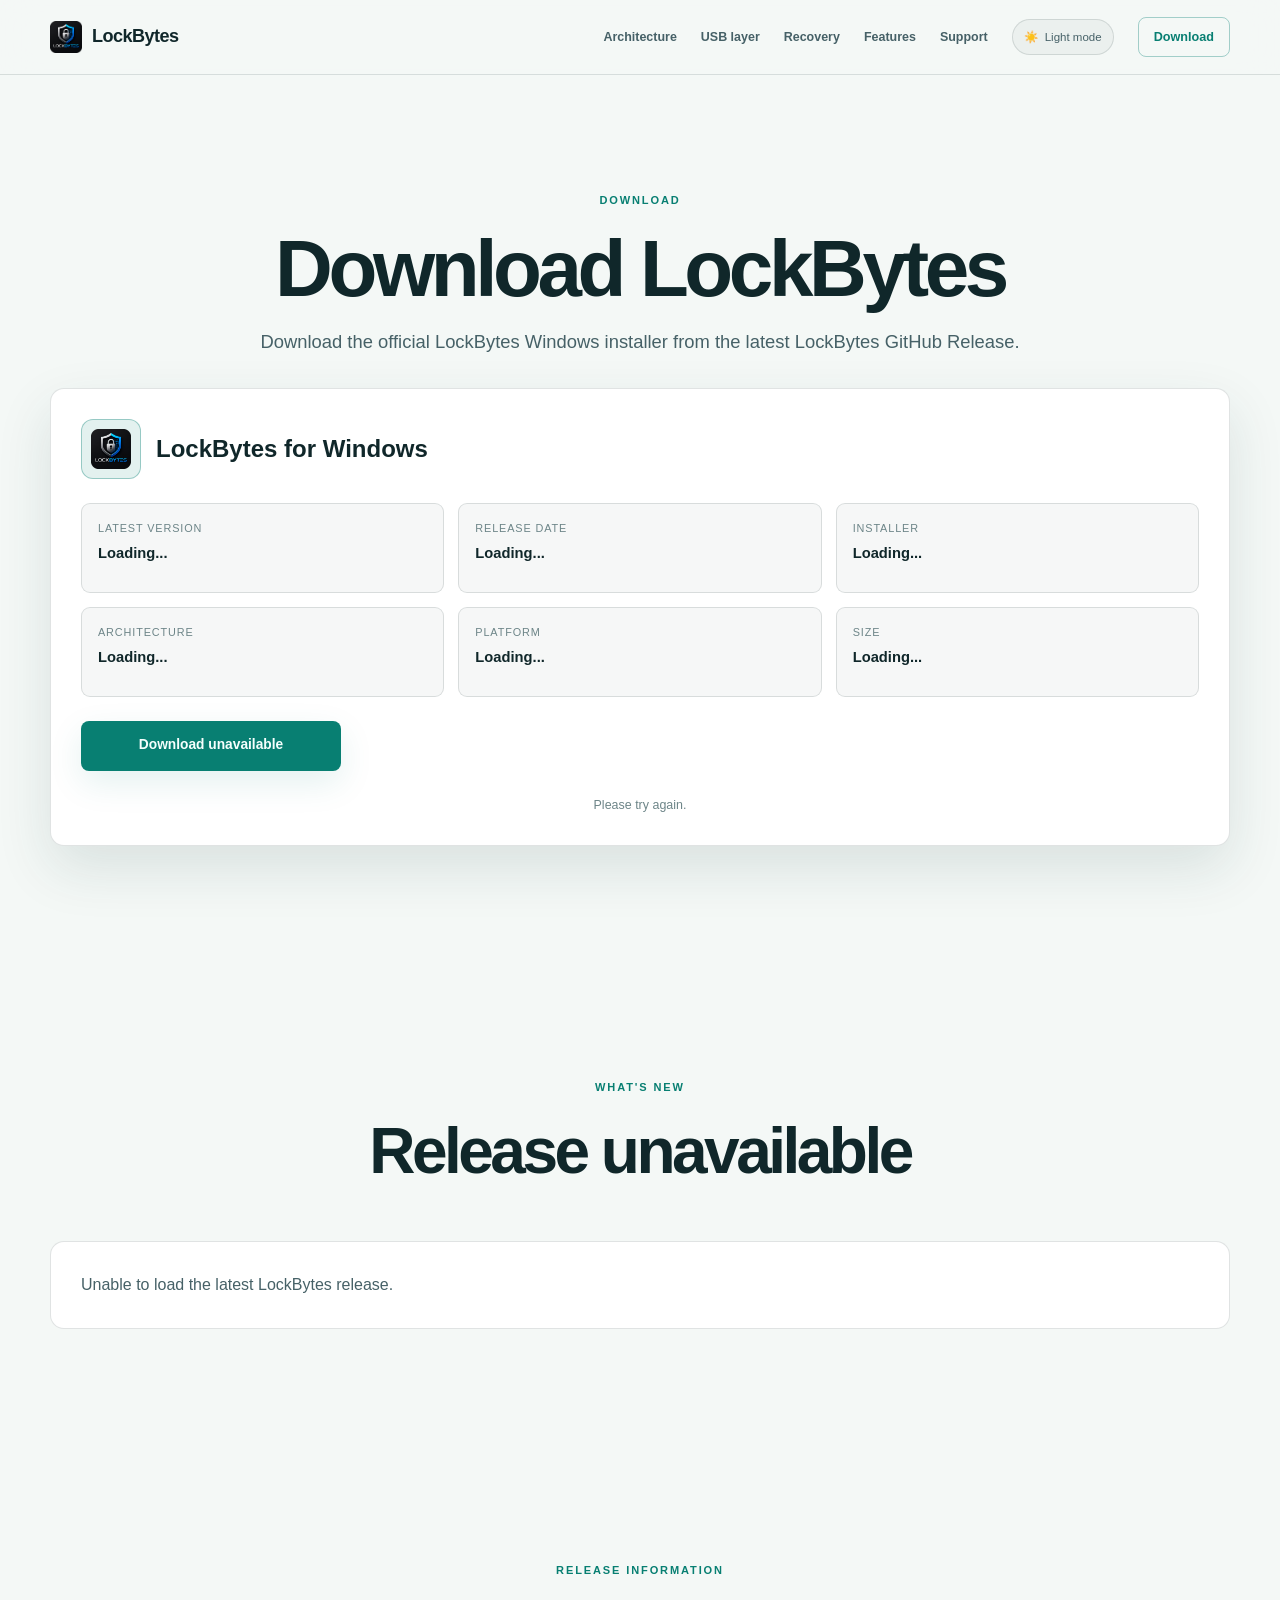
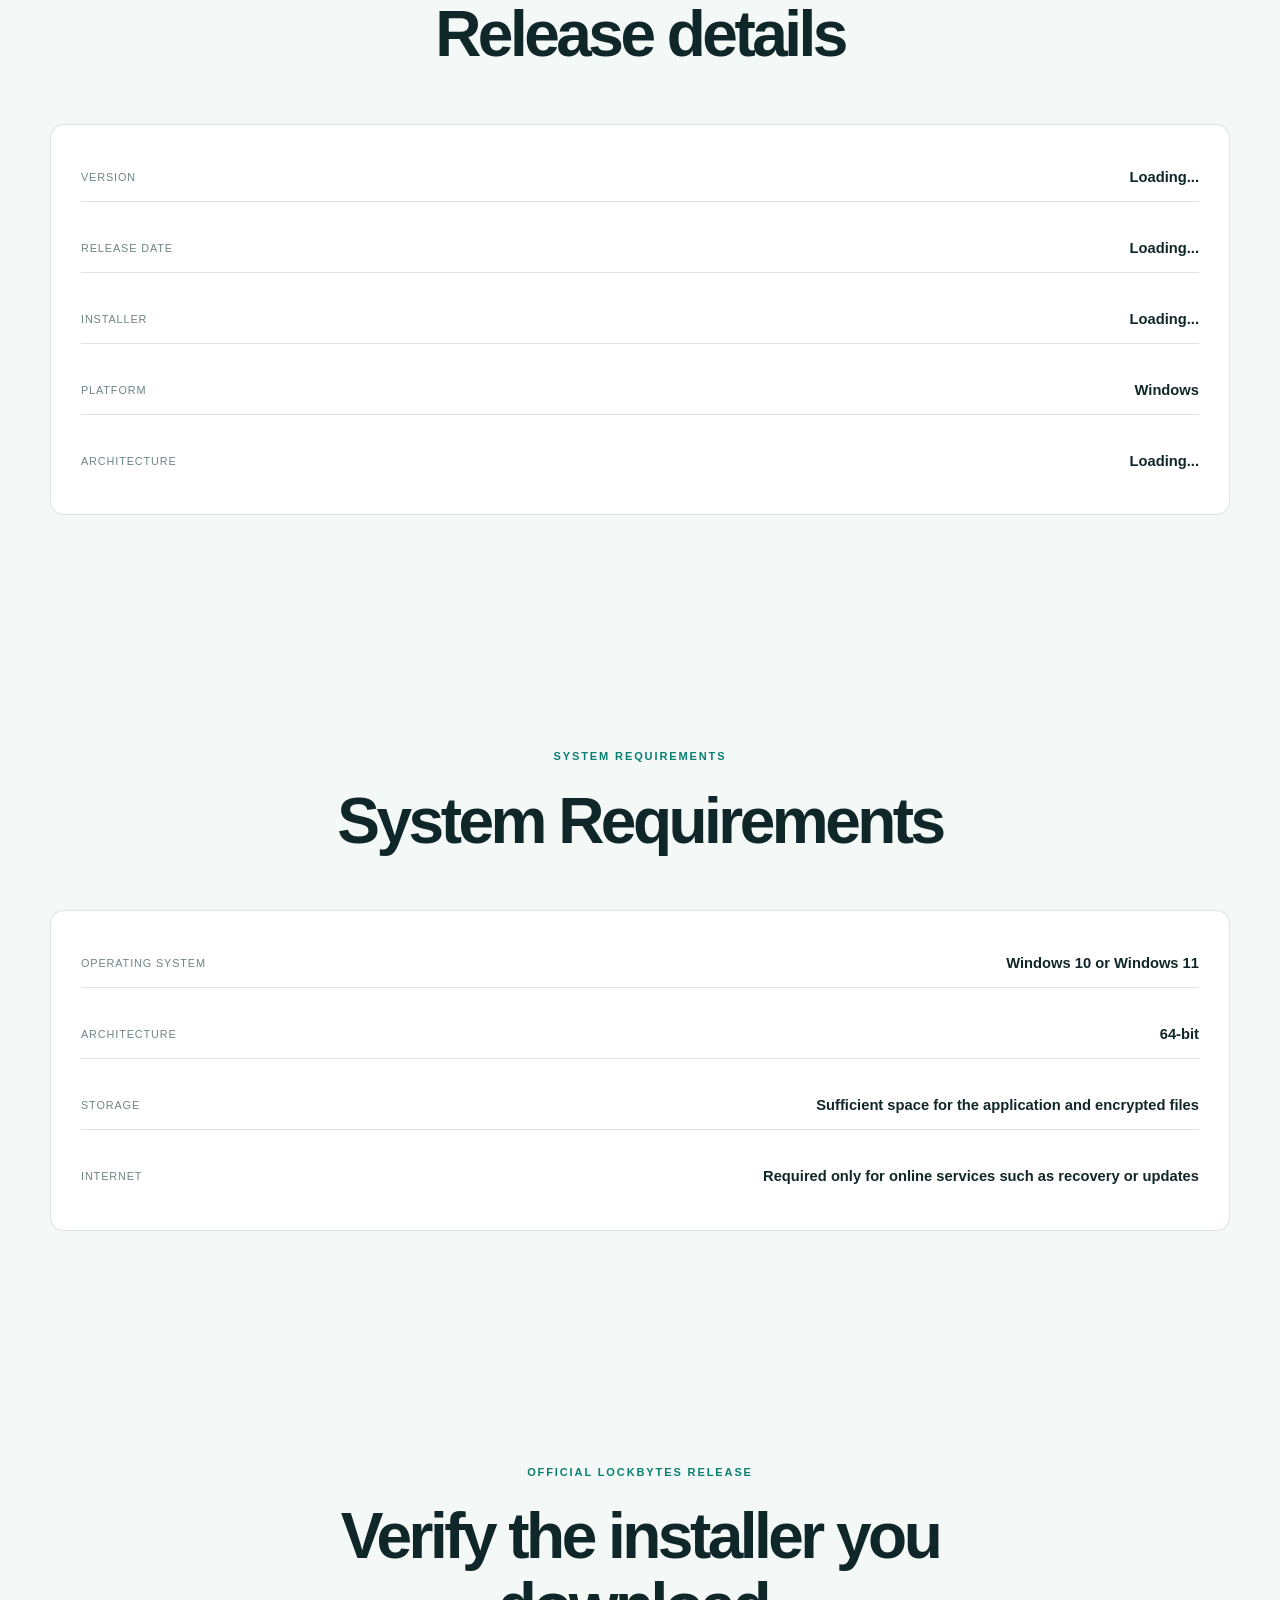
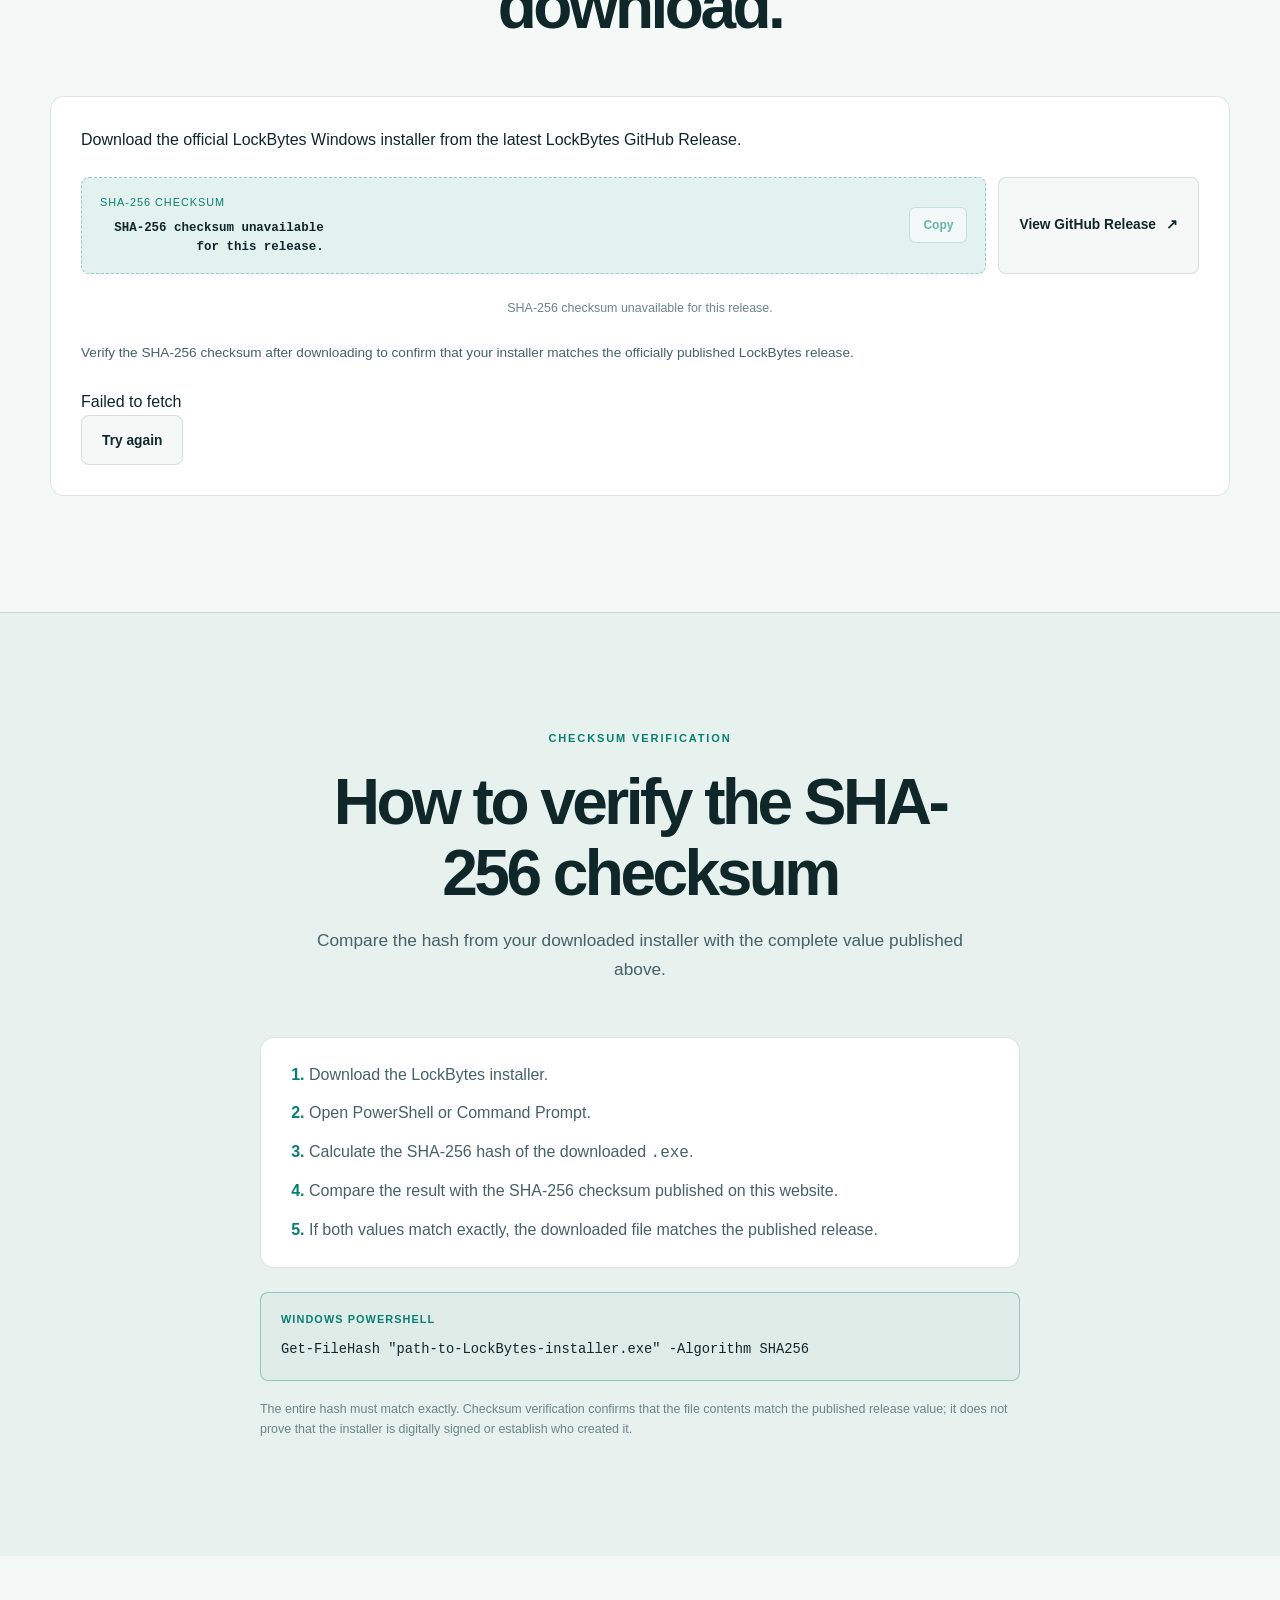
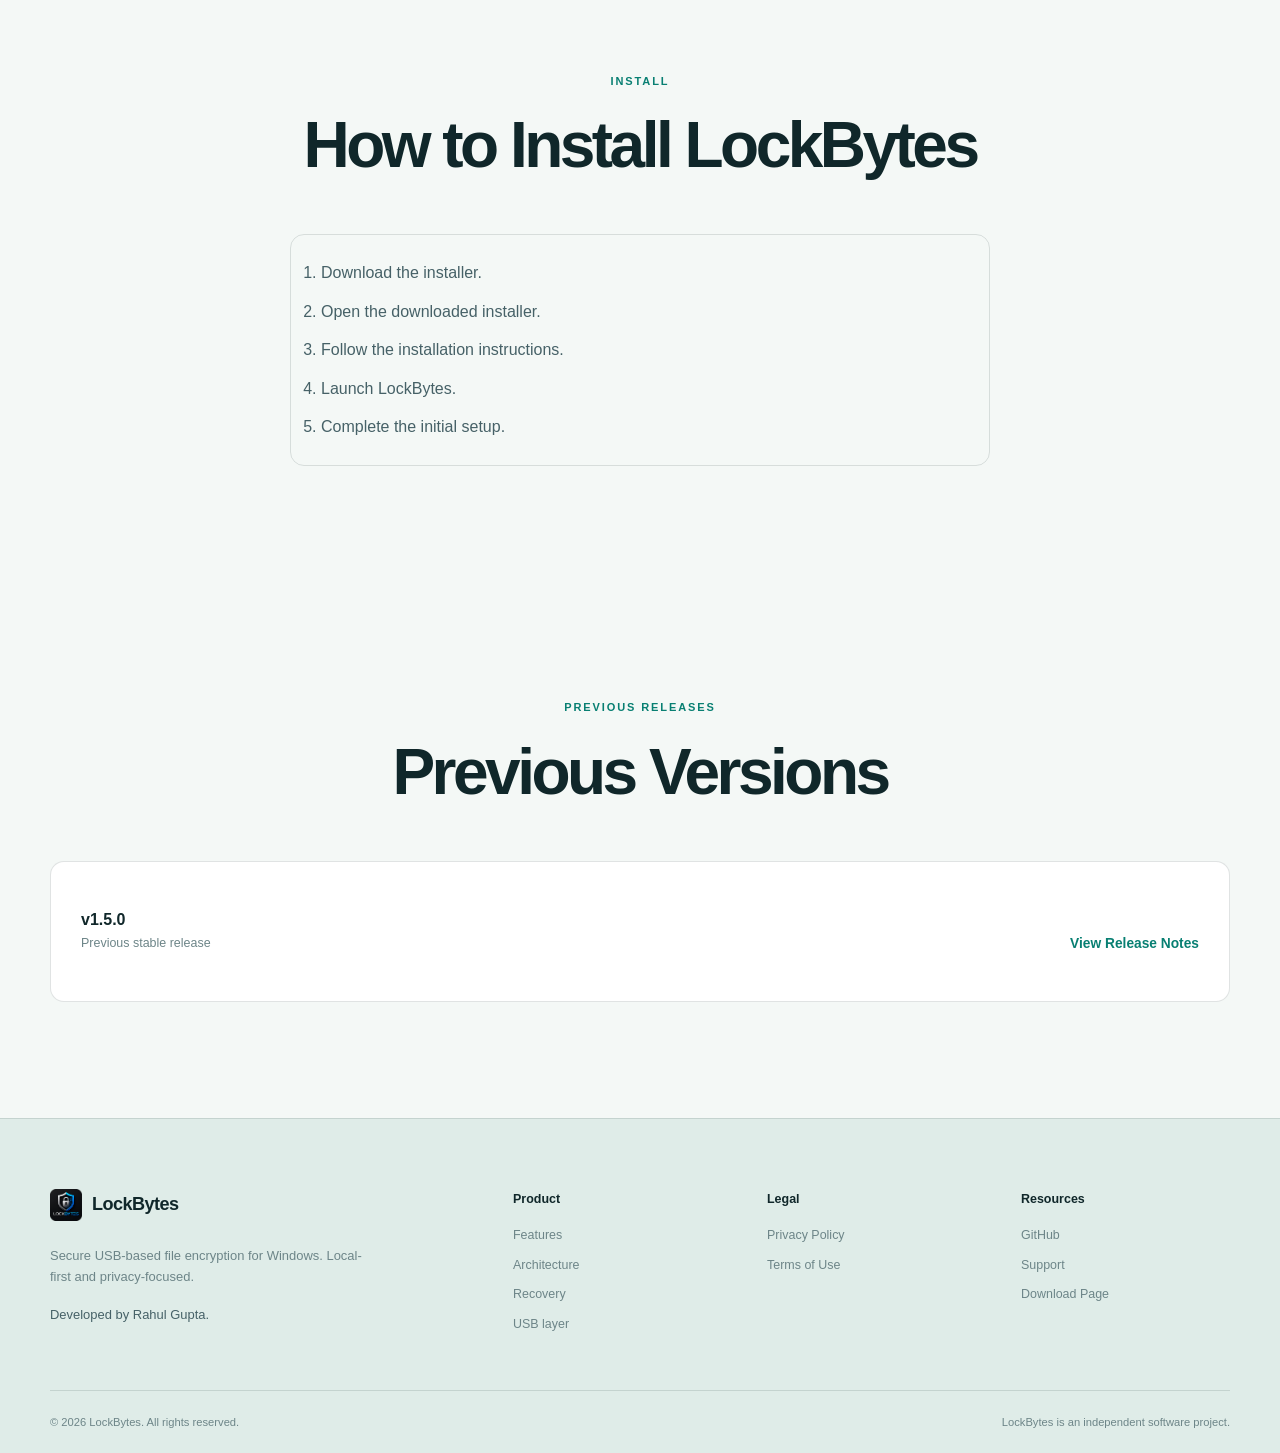
==== commit c3f78f84: "add support page" ====
--- a/download.html
+++ b/download.html
@@ -36,6 +36,7 @@
             <a href="index.html#usb-layer">USB layer</a>
             <a href="index.html#recovery">Recovery</a>
             <a href="index.html#features">Features</a>
+            <a href="https://codagewithrahul.github.io/support/index.html" target="_blank" rel="noopener noreferrer">Support</a>
         </nav>
 
         <button
@@ -280,6 +281,7 @@
         <div class="footer-column">
             <h4>Resources</h4>
             <a href="https://github.com/CodageWithRahul/LockBytes" target="_blank" rel="noopener noreferrer">GitHub</a>
+            <a href="https://codagewithrahul.github.io/support/index.html" target="_blank" rel="noopener noreferrer">Support</a>
             <a href="download.html">Download Page</a>
         </div>
     </div>
--- a/style.css
+++ b/style.css
@@ -74,16 +74,17 @@
 .architecture-section { background: var(--bg-soft); border-block: 1px solid var(--border); }.flow-diagram { display: grid; grid-template-columns: 1fr auto 1fr auto 1fr auto 1fr; align-items: center; gap: 14px; }.flow-step { min-height: 185px; display: flex; flex-direction: column; justify-content: flex-end; padding: 18px; border: 1px solid var(--border); border-radius: var(--radius); background: var(--bg-card); }.flow-step.active, .flow-step.accent { border-color: var(--border-strong); box-shadow: 0 14px 35px var(--accent-soft); }.flow-index { color: var(--accent); font-size: .68rem; font-weight: 800; }.flow-icon { margin: auto 0 16px; color: var(--accent); font-size: 2rem; }.flow-step strong { font-size: .98rem; }.flow-step small { color: var(--text-muted); font-size: .72rem; }.flow-arrow { color: var(--accent); font-size: 1.5rem; }
 .usb-section { overflow: hidden; background: radial-gradient(circle at 20% 50%, var(--accent-soft), transparent 35%), var(--bg); }.usb-visual { position: relative; min-height: 430px; display: grid; place-items: center; }.usb-ring { position: absolute; width: 330px; height: 330px; border: 1px solid var(--border-strong); border-radius: 50%; box-shadow: 0 0 0 28px var(--accent-soft), 0 0 80px var(--accent-soft); }.usb-stick { position: relative; z-index: 2; width: 230px; height: 108px; display: flex; align-items: center; gap: 20px; padding: 20px 28px; transform: rotate(-18deg); border: 1px solid var(--border-strong); border-radius: 12px; background: linear-gradient(135deg, var(--bg-elevated), var(--bg-card)); box-shadow: 25px 25px 45px rgba(0,0,0,.25); }.usb-stick:after { content: ""; position: absolute; right: -45px; width: 55px; height: 58px; border: 1px solid var(--border-strong); border-left: 0; border-radius: 0 7px 7px 0; background: var(--bg-elevated); }.usb-led { width: 9px; height: 9px; border-radius: 50%; background: var(--accent); box-shadow: 0 0 18px var(--accent); }.usb-mark { color: var(--accent); font-weight: 900; letter-spacing: .1em; }.usb-label { position: absolute; bottom: 15px; color: var(--text-muted); font-size: .65rem; letter-spacing: .2em; text-align: center; }.usb-copy .lead { margin-bottom: 28px; }.detail-list { border-top: 1px solid var(--border); }.detail-list div { display: grid; grid-template-columns: 36px 1fr; gap: 14px; padding: 17px 0; border-bottom: 1px solid var(--border); }.detail-list span, .card-index { color: var(--accent); font-size: .67rem; font-weight: 800; letter-spacing: .09em; }.detail-list p { color: var(--text-soft); font-size: .9rem; }.detail-list strong { color: var(--text); margin-right: 5px; }
 .encryption-section { background: var(--bg-strong); }.algorithm-panel { padding: 28px; border: 1px solid var(--border-strong); border-radius: var(--radius); background: var(--bg-card); box-shadow: var(--shadow); }.algorithm-header, .algorithm-row { display: flex; align-items: center; justify-content: space-between; gap: 20px; }.algorithm-header { padding-bottom: 18px; border-bottom: 1px solid var(--border); color: var(--text-muted); font-size: .65rem; letter-spacing: .13em; }.algorithm-header b { color: var(--accent); }.algorithm-row { padding: 18px 0; }.algorithm-row span { color: var(--text-muted); font-size: .68rem; }.algorithm-row strong { font-size: .86rem; }.algorithm-line { height: 24px; margin-left: 8px; border-left: 1px dashed var(--accent); }.algorithm-badge { margin-top: 16px; padding: 11px; border: 1px solid var(--border); border-radius: 6px; color: var(--text-muted); font-size: .67rem; letter-spacing: .12em; text-align: center; }.algorithm-badge span { color: var(--accent); margin-left: 8px; }
-.recovery-section { background: var(--bg-soft); border-block: 1px solid var(--border); }.recovery-copy h2 { margin-bottom: 24px; }.text-link { display: inline-block; margin-top: 26px; color: var(--accent); font-size: .86rem; font-weight: 800; }.recovery-visual { display: grid; grid-template-columns: 1fr auto 1fr; align-items: center; gap: 10px; }.recovery-endpoint, .recovery-result { display: flex; flex-direction: column; align-items: center; justify-content: center; min-height: 130px; padding: 18px 10px; border: 1px solid var(--border-strong); border-radius: var(--radius); background: var(--bg-card); text-align: center; }.recovery-endpoint > span, .recovery-result > span { color: var(--accent); font-size: 1.65rem; }.recovery-endpoint strong, .recovery-result strong { margin-top: 8px; font-size: .73rem; letter-spacing: .08em; }.recovery-endpoint small, .recovery-result small { color: var(--text-muted); font-size: .65rem; }.drive-endpoint { border-color: rgba(244,184,106,.5); }.drive-endpoint > span { color: var(--warm); }.recovery-connector { display: flex; align-items: center; gap: 7px; color: var(--accent); font-size: 1.5rem; }.recovery-connector i { width: 22px; border-top: 1px dashed var(--border-strong); }.recovery-result { grid-column: 1 / -1; min-height: 90px; margin-top: 12px; background: var(--accent-soft); }
+.recovery-section { background: var(--bg-soft); border-block: 1px solid var(--border); }.recovery-copy h2 { margin-bottom: 24px; }.text-link { display: inline-block; margin-top: 26px; color: var(--accent); font-size: .86rem; font-weight: 800; }.recovery-visual { display: grid; grid-template-columns: 1fr auto 1fr; align-items: center; gap: 10px; }.recovery-endpoint, .recovery-result { display: flex; flex-direction: column; align-items: center; justify-content: center; min-height: 130px; padding: 18px 10px; border: 1px solid var(--border-strong); border-radius: var(--radius); background: var(--bg-card); text-align: center; }.recovery-endpoint > span, .recovery-result > span { color: var(--accent); font-size: 1.65rem; }.recovery-endpoint strong, .recovery-result strong { margin-top: 8px; font-size: .73rem; letter-spacing: .08em; }.recovery-endpoint small, .recovery-result small { color: var(--text-muted); font-size: .65rem; }.drive-endpoint { border-color: rgba(244,184,106,.5); }.drive-endpoint > span { color: var(--warm); }.recovery-connector { display: flex; align-items: center; gap: 7px; color: var(--accent); font-size: 1.5rem; }.recovery-connector .connector-line { width: 22px; border-top: 1px dashed var(--border-strong); }.recovery-result { grid-column: 1 / -1; min-height: 90px; margin-top: 12px; background: var(--accent-soft); }
 .architecture-dark { background: var(--bg-strong); }.architecture-stack { max-width: 620px; margin-inline: auto; }.architecture-stack > div { display: grid; grid-template-columns: 42px 1fr auto; align-items: center; gap: 16px; padding: 18px 22px; border: 1px solid var(--border); border-radius: 9px; background: var(--bg-card); }.architecture-stack > div.stack-highlight { border-color: var(--border-strong); background: var(--accent-soft); }.architecture-stack div span { color: var(--accent); font-size: .66rem; font-weight: 800; }.architecture-stack div strong { font-size: .92rem; }.architecture-stack div small { color: var(--text-muted); font-size: .72rem; }.architecture-stack > b { display: block; color: var(--accent); font-size: 1.25rem; text-align: center; }
 .features-section { background: var(--bg-soft); }.feature-grid { display: grid; grid-template-columns: repeat(3, 1fr); gap: 14px; }.feature-card { min-height: 205px; padding: 26px; border: 1px solid var(--border); border-radius: var(--radius); background: var(--bg-card); transition: transform .2s ease, border-color .2s ease, background .2s ease; }.feature-card:hover { transform: translateY(-4px); border-color: var(--border-strong); background: var(--bg-elevated); }.feature-card.featured { border-color: var(--border-strong); }.feature-card h3 { margin: 34px 0 11px; font-size: 1.05rem; }.feature-card p { color: var(--text-muted); font-size: .87rem; }
 .trust-section { border-bottom: 1px solid var(--border); }.trust-table { border-top: 1px solid var(--border); }.trust-table div { display: flex; justify-content: space-between; gap: 20px; padding: 17px 0; border-bottom: 1px solid var(--border); }.trust-table span { color: var(--text-muted); font-size: .82rem; }.trust-table strong { color: var(--accent); font-size: .78rem; text-align: right; }.audience-section { background: var(--bg-soft); }.audience-list p { display: flex; gap: 16px; padding: 18px 0; border-bottom: 1px solid var(--border); color: var(--text-soft); font-size: .92rem; }.audience-list span { color: var(--accent); font-size: .68rem; font-weight: 800; }
 .download-section { padding: 90px 0; border-top: 1px solid var(--border); background: radial-gradient(circle at 80% 20%, var(--accent-soft), transparent 35%); }.download-box { display: flex; align-items: center; justify-content: space-between; gap: 40px; }.download-box h2 { max-width: 700px; }.download-box > div > p:last-child { color: var(--text-soft); margin-top: 16px; }.large-button { min-height: 56px; white-space: nowrap; }
+.support-section { border-top: 1px solid var(--border); background: radial-gradient(circle at 15% 40%, var(--accent-soft), transparent 32%), var(--bg); }.support-layout { display: grid; grid-template-columns: 1.1fr .9fr; gap: 80px; align-items: center; }.support-layout h2 { max-width: 700px; margin-bottom: 22px; }.support-layout .muted { max-width: 650px; margin-top: 18px; font-size: .9rem; }.support-panel { padding: 26px; border: 1px solid var(--border-strong); border-radius: var(--radius); background: var(--bg-card); box-shadow: var(--shadow); }.support-choice { display: grid; grid-template-columns: 34px 1fr; gap: 14px; padding: 17px 0; border-bottom: 1px solid var(--border); }.support-choice strong, .support-choice small { display: block; }.support-choice strong { font-size: .95rem; }.support-choice small { margin-top: 5px; color: var(--text-muted); font-size: .78rem; }.support-number { color: var(--accent); font-size: .68rem; font-weight: 800; letter-spacing: .08em; }.support-panel .button { width: 100%; margin-top: 22px; }
 .footer { padding-top: 70px; background: var(--bg-strong); border-top: 1px solid var(--border); }.footer-grid { display: grid; grid-template-columns: 2fr repeat(3, 1fr); gap: 45px; padding-bottom: 55px; }.footer-brand { max-width: 330px; }.footer-brand p { margin-top: 16px; color: var(--text-muted); font-size: .81rem; }.footer-brand .developer { color: var(--text-soft); }.footer-column { display: flex; flex-direction: column; align-items: flex-start; gap: 9px; }.footer-column h4 { margin-bottom: 7px; font-size: .78rem; }.footer-column a { color: var(--text-muted); font-size: .78rem; }.footer-bottom { display: flex; justify-content: space-between; gap: 20px; padding: 22px 0; border-top: 1px solid var(--border); color: var(--text-muted); font-size: .7rem; }
 /* Download page components */
 +.download-page-hero { padding-top: 90px; padding-bottom: 45px; }.download-page-shell { display: grid; gap: 30px; }.download-page-intro { text-align: center; }.download-page-intro h1 { font-size: clamp(2.8rem, 7vw, 5rem); line-height: 1; margin-bottom: 18px; }.download-page-intro p { color: var(--text-soft); font-size: 1.15rem; }.download-page-card, .info-panel { display: grid; gap: 24px; padding: 30px; border: 1px solid var(--border); border-radius: var(--radius); background: var(--bg-card); box-shadow: var(--shadow); }.download-branding { display: flex; align-items: center; gap: 15px; }.download-logo-wrap { width: 60px; height: 60px; display: grid; place-items: center; border: 1px solid var(--border-strong); border-radius: 12px; background: var(--accent-soft); }.download-logo { width: 40px; }.download-product-label { font-size: 1.5rem; font-weight: 800; }.download-meta-grid { display: grid; grid-template-columns: repeat(3, 1fr); gap: 14px; }.release-stat { display: flex; flex-direction: column; gap: 7px; min-height: 90px; padding: 16px; border: 1px solid var(--border); border-radius: 9px; background: var(--panel-bg); }.release-stat span, .detail-row span, .checksum-box span { color: var(--text-muted); font-size: .68rem; letter-spacing: .08em; text-transform: uppercase; }.release-stat strong, .detail-row strong { font-size: .92rem; }.button-download { justify-self: start; min-width: 260px; }.download-note, .trust-note { color: var(--text-muted); font-size: .78rem; text-align: center; }.info-panel { box-shadow: none; }.detail-row { display: flex; justify-content: space-between; gap: 20px; padding: 14px 0; border-bottom: 1px solid var(--border); }.detail-row:last-child { border: 0; }.detail-row strong { max-width: 65%; text-align: right; }.checksum-box { display: flex; justify-content: space-between; gap: 16px; padding: 14px; border: 1px dashed var(--border-strong); border-radius: 7px; }.checksum-box strong { max-width: 65%; color: var(--text-soft); font-size: .78rem; text-align: right; word-break: break-word; }.release-notes { color: var(--text-soft); }.release-notes h1, .release-notes h2, .release-notes h3 { margin: 20px 0 8px; }.release-notes ul, .release-notes ol { padding-left: 22px; }.steps-list { display: grid; gap: 12px; max-width: 700px; margin-inline: auto; padding: 25px 30px; border: 1px solid var(--border); border-radius: var(--radius); color: var(--text-soft); }.version-item { display: flex; justify-content: space-between; gap: 20px; padding: 15px 0; border-bottom: 1px solid var(--border); }.version-item:last-child { border: 0; }.version-item span { display: block; color: var(--text-muted); font-size: .78rem; }.text-link:hover { text-decoration: underline; }
-@media (max-width: 1000px) { .nav-links { display: none; }.hero-grid { grid-template-columns: 1fr; gap: 50px; }.hero-copy { max-width: 720px; }.hero-visual { width: min(100%, 540px); }.feature-grid { grid-template-columns: repeat(2, 1fr); }.split-intro, .usb-grid, .encryption-grid, .recovery-layout, .trust-layout, .audience-grid { gap: 48px; }.footer-grid { grid-template-columns: 1.6fr repeat(3, 1fr); }.download-meta-grid { grid-template-columns: repeat(2, 1fr); } }
-@media (max-width: 680px) { .container { width: min(calc(100% - 28px), var(--max-width)); }.section { padding: 78px 0; }.navbar { position: relative; }.nav-container { min-height: 65px; gap: 12px; }.theme-label, .nav-button { display: none; }.theme-toggle { margin-left: auto; }.hero-grid { min-height: auto; padding: 72px 0; }.hero h1 { font-size: clamp(3.2rem, 16vw, 5rem); }.hero-actions { flex-direction: column; align-items: stretch; }.button { width: 100%; }.hero-visual { width: min(100%, 390px); }.visual-node { min-width: 120px; padding: 8px; }.visual-node small { font-size: .55rem; }.node-file { left: -3%; }.node-usb { right: -3%; }.signal-grid { grid-template-columns: 1fr 1fr; }.signal-grid div, .signal-grid div:first-child { padding: 16px 10px; border-bottom: 1px solid var(--border); }.signal-grid div:nth-child(2) { border-right: 0; }.signal-grid div:nth-child(3), .signal-grid div:nth-child(4) { border-bottom: 0; }.split-intro, .usb-grid, .encryption-grid, .recovery-layout, .trust-layout, .audience-grid { grid-template-columns: 1fr; gap: 42px; }.flow-diagram { grid-template-columns: 1fr; gap: 8px; }.flow-arrow { transform: rotate(90deg); margin-inline: auto; }.flow-step { min-height: 145px; }.usb-visual { min-height: 340px; }.usb-ring { width: 250px; height: 250px; }.usb-stick { width: 190px; height: 90px; }.recovery-visual { gap: 6px; }.recovery-endpoint { min-height: 115px; }.recovery-endpoint strong, .recovery-result strong { font-size: .62rem; }.recovery-connector i { width: 10px; }.architecture-stack > div { grid-template-columns: 34px 1fr; }.architecture-stack div small { grid-column: 2; }.feature-grid { grid-template-columns: 1fr; }.feature-card { min-height: 170px; }.download-box { flex-direction: column; align-items: flex-start; }.large-button { width: 100%; }.footer-grid { grid-template-columns: 1fr 1fr; gap: 34px; }.footer-brand { grid-column: 1 / -1; }.footer-bottom { flex-direction: column; align-items: flex-start; }.download-page-hero { padding-top: 65px; }.download-page-card, .info-panel { padding: 20px 16px; }.download-meta-grid { grid-template-columns: 1fr; }.button-download { width: 100%; min-width: 0; }.detail-row { flex-direction: column; gap: 6px; }.detail-row strong { max-width: 100%; text-align: left; }.version-item { flex-direction: column; align-items: flex-start; } }
+@media (max-width: 1000px) { .nav-links { display: none; }.hero-grid { grid-template-columns: 1fr; gap: 50px; }.hero-copy { max-width: 720px; }.hero-visual { width: min(100%, 540px); }.feature-grid { grid-template-columns: repeat(2, 1fr); }.split-intro, .usb-grid, .encryption-grid, .recovery-layout, .trust-layout, .audience-grid, .support-layout { gap: 48px; }.footer-grid { grid-template-columns: 1.6fr repeat(3, 1fr); }.download-meta-grid { grid-template-columns: repeat(2, 1fr); } }
+@media (max-width: 680px) { .container { width: min(calc(100% - 28px), var(--max-width)); }.section { padding: 78px 0; }.navbar { position: relative; }.nav-container { min-height: 65px; gap: 12px; }.theme-label, .nav-button { display: none; }.theme-toggle { margin-left: auto; }.hero-grid { min-height: auto; padding: 72px 0; }.hero h1 { font-size: clamp(3.2rem, 16vw, 5rem); }.hero-actions { flex-direction: column; align-items: stretch; }.button { width: 100%; }.hero-visual { width: min(100%, 390px); }.visual-node { min-width: 120px; padding: 8px; }.visual-node small { font-size: .55rem; }.node-file { left: -3%; }.node-usb { right: -3%; }.signal-grid { grid-template-columns: 1fr 1fr; }.signal-grid div, .signal-grid div:first-child { padding: 16px 10px; border-bottom: 1px solid var(--border); }.signal-grid div:nth-child(2) { border-right: 0; }.signal-grid div:nth-child(3), .signal-grid div:nth-child(4) { border-bottom: 0; }.split-intro, .usb-grid, .encryption-grid, .recovery-layout, .trust-layout, .audience-grid, .support-layout { grid-template-columns: 1fr; gap: 42px; }.flow-diagram { grid-template-columns: 1fr; gap: 8px; }.flow-arrow { transform: rotate(90deg); margin-inline: auto; }.flow-step { min-height: 145px; }.usb-visual { min-height: 340px; }.usb-ring { width: 250px; height: 250px; }.usb-stick { width: 190px; height: 90px; }.recovery-visual { gap: 6px; }.recovery-endpoint { min-height: 115px; }.recovery-endpoint strong, .recovery-result strong { font-size: .62rem; }.recovery-connector i { width: 10px; }.architecture-stack > div { grid-template-columns: 34px 1fr; }.architecture-stack div small { grid-column: 2; }.feature-grid { grid-template-columns: 1fr; }.feature-card { min-height: 170px; }.download-box { flex-direction: column; align-items: flex-start; }.large-button { width: 100%; }.footer-grid { grid-template-columns: 1fr 1fr; gap: 34px; }.footer-brand { grid-column: 1 / -1; }.footer-bottom { flex-direction: column; align-items: flex-start; }.download-page-hero { padding-top: 65px; }.download-page-card, .info-panel { padding: 20px 16px; }.download-meta-grid { grid-template-columns: 1fr; }.button-download { width: 100%; min-width: 0; }.detail-row { flex-direction: column; gap: 6px; }.detail-row strong { max-width: 100%; text-align: left; }.version-item { flex-direction: column; align-items: flex-start; } }
 @media (prefers-reduced-motion: reduce) { *, *:before, *:after { scroll-behavior: auto !important; transition-duration: .01ms !important; animation-duration: .01ms !important; animation-iteration-count: 1 !important; } }
 
 /* Release verification */
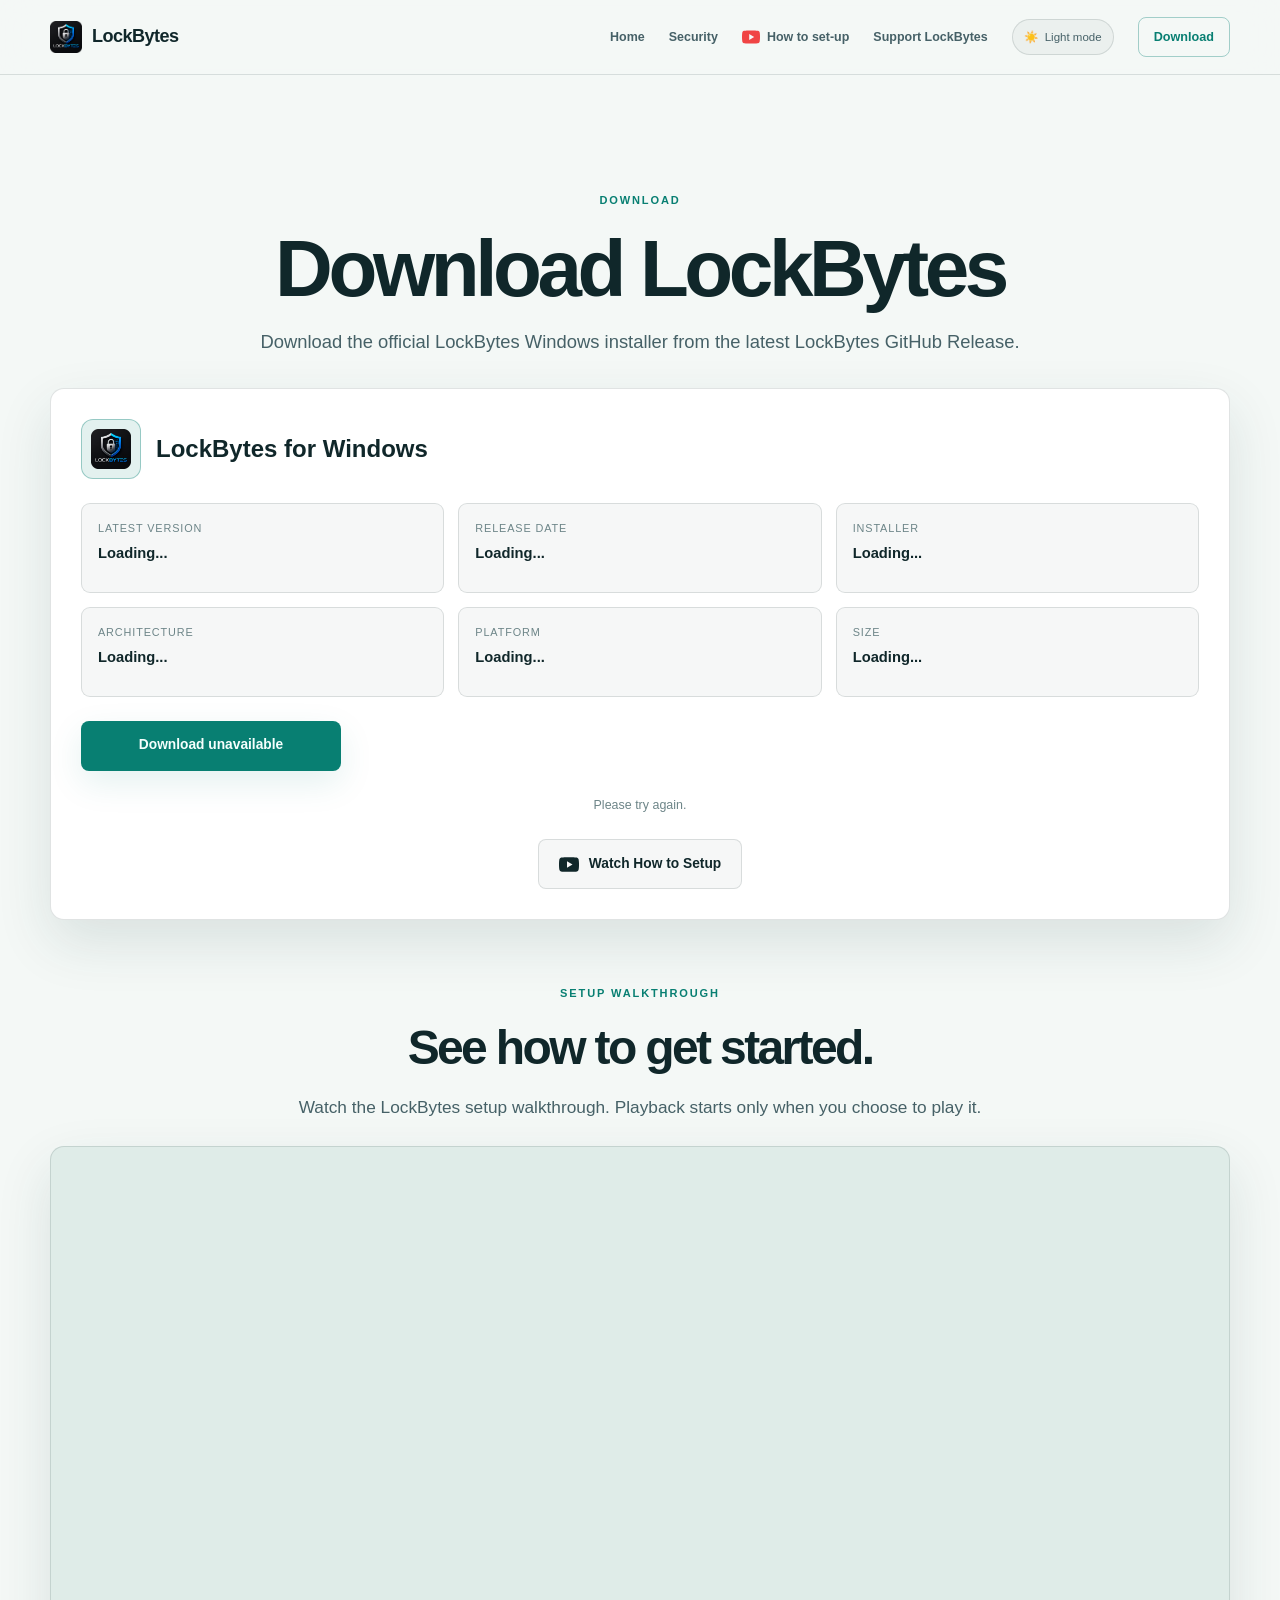
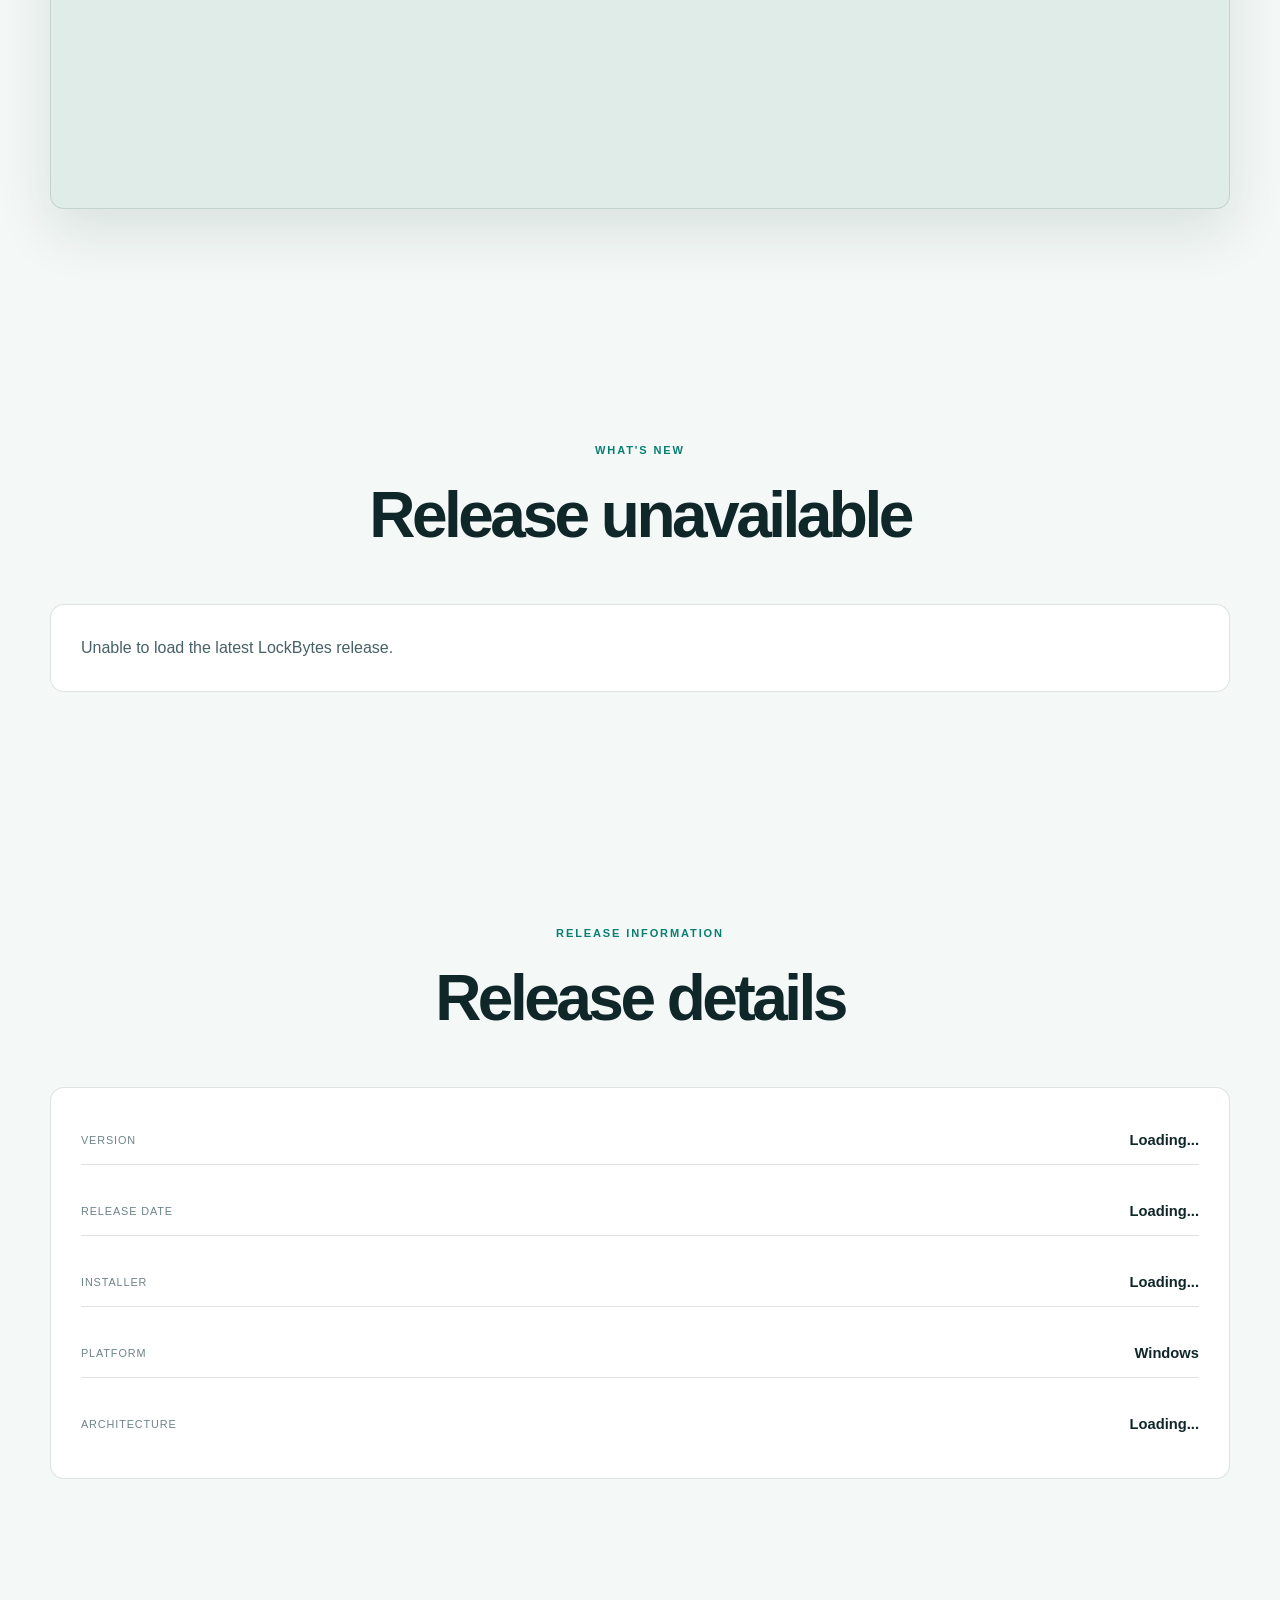
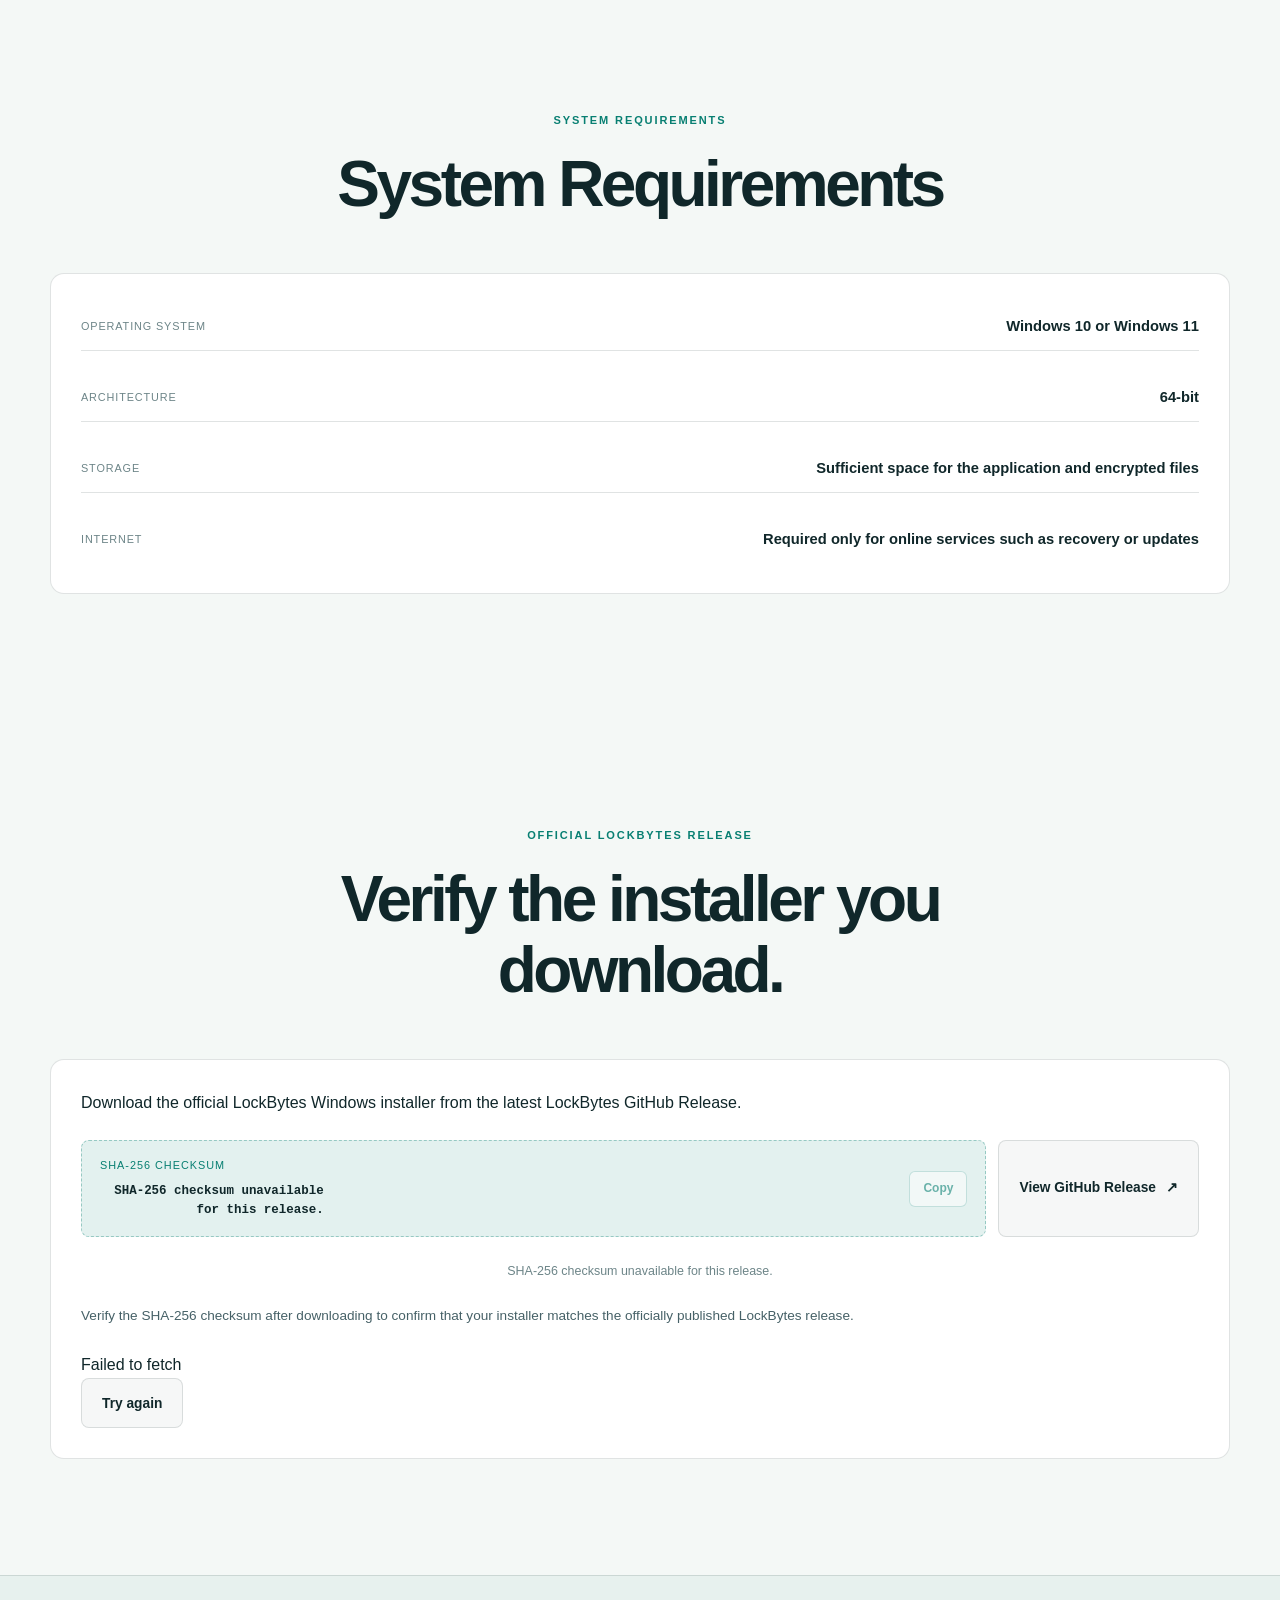
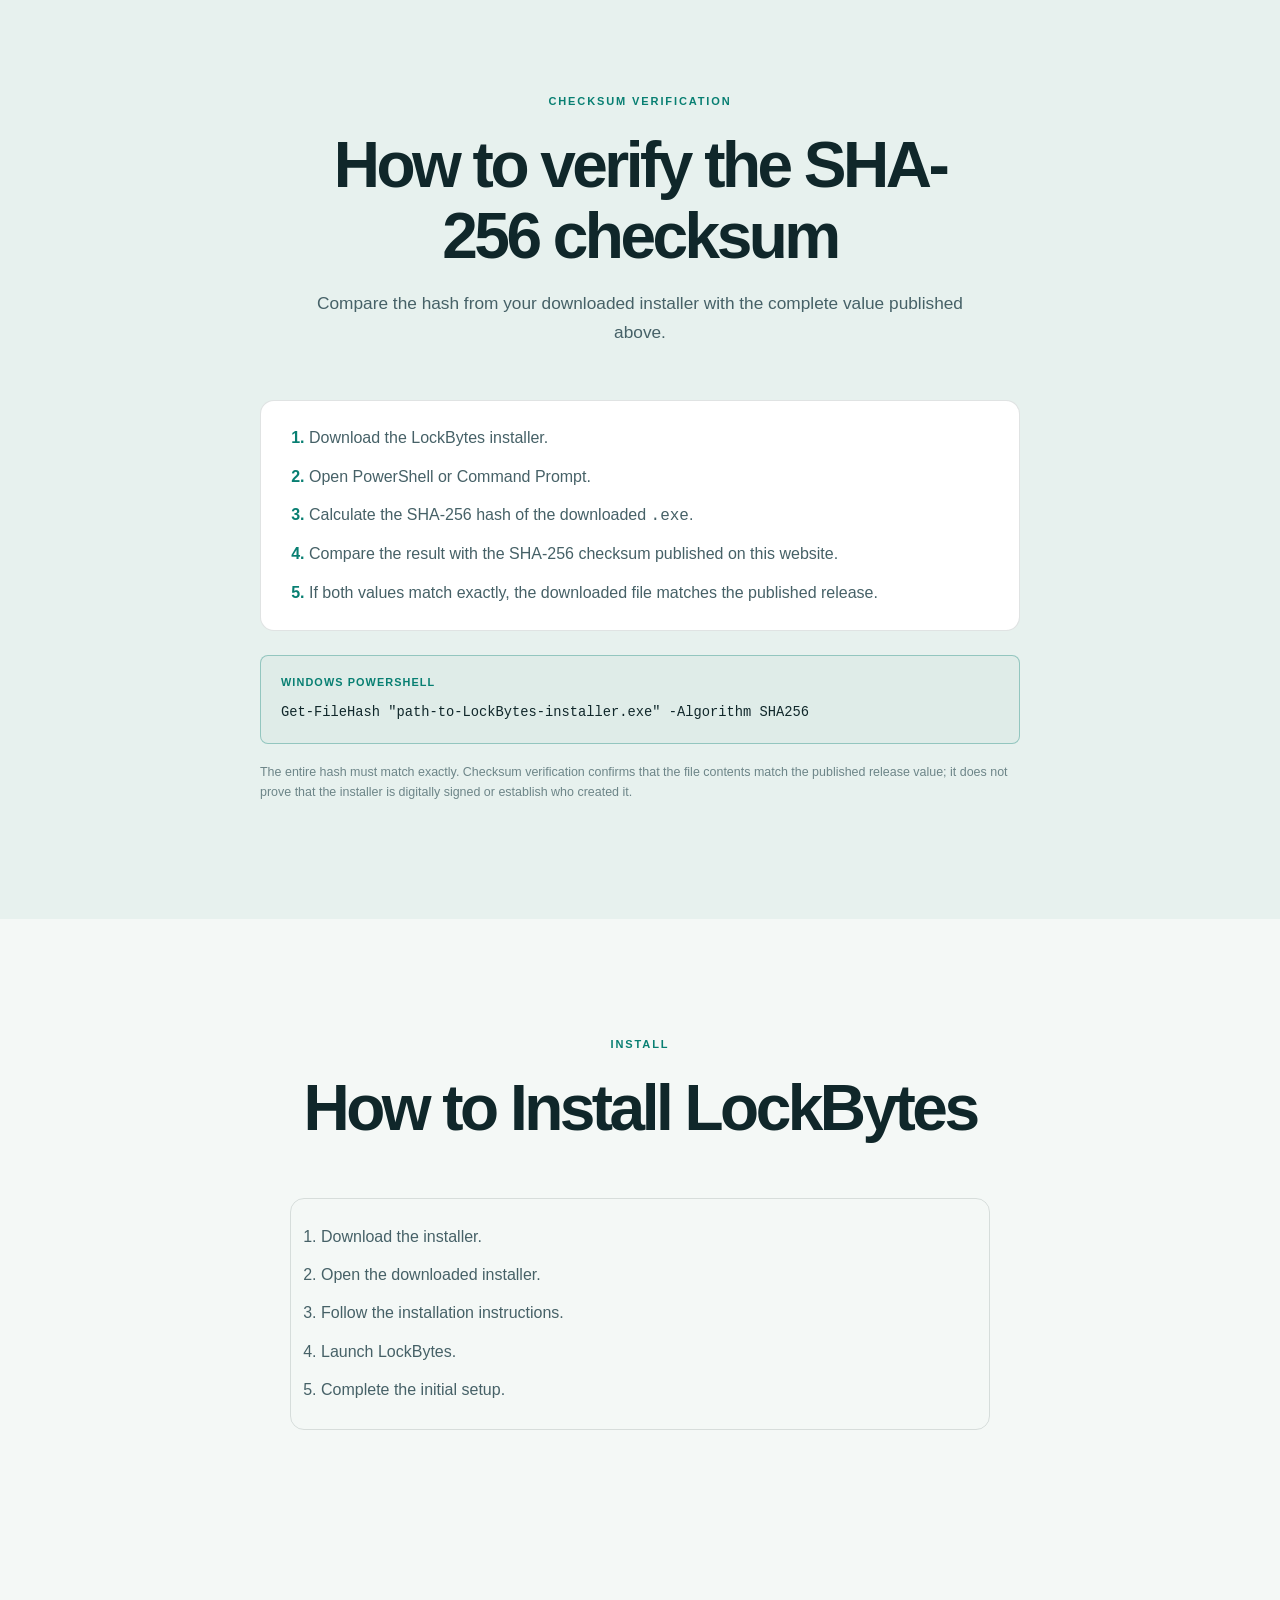
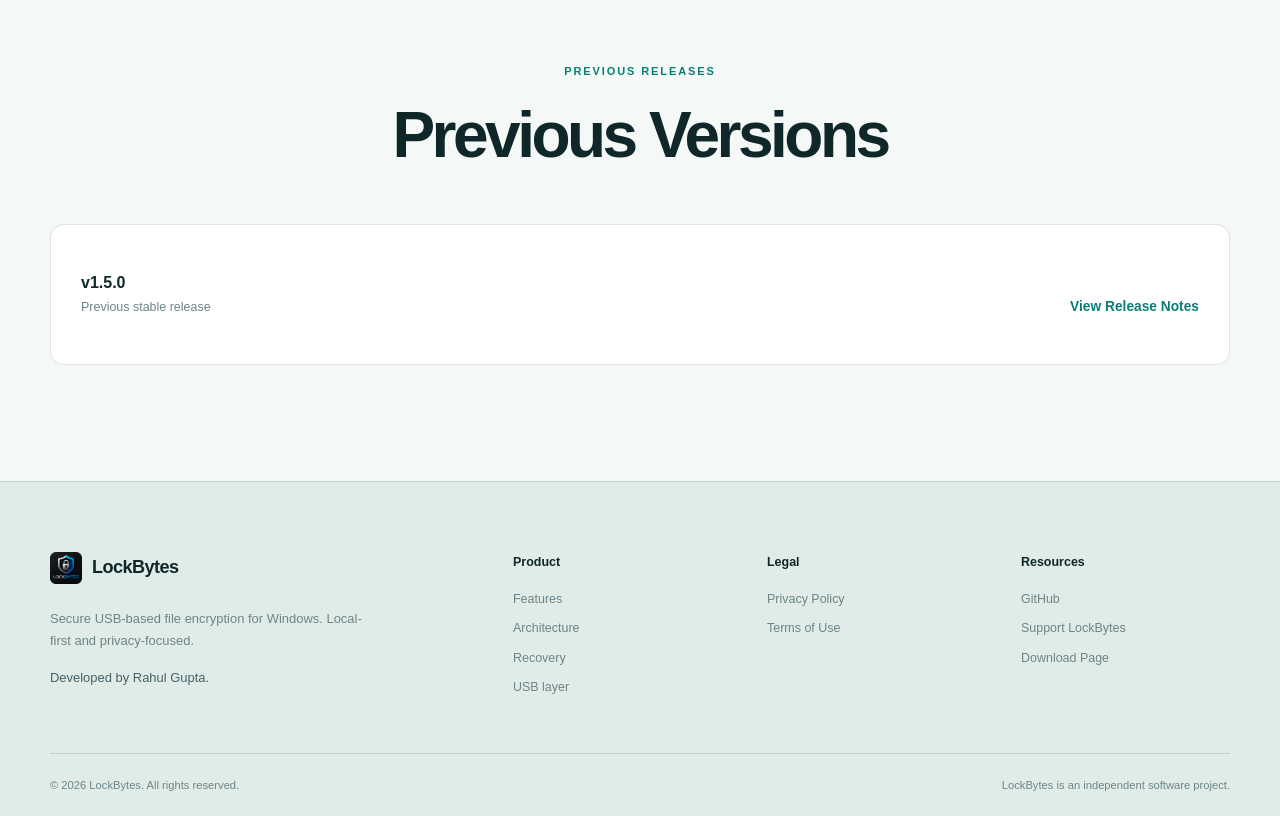
==== commit 2e35eae2: "add new code page" ====
--- a/download.html
+++ b/download.html
@@ -32,11 +32,10 @@
         </a>
 
         <nav class="nav-links" aria-label="Main navigation">
-            <a href="index.html#architecture">Architecture</a>
-            <a href="index.html#usb-layer">USB layer</a>
-            <a href="index.html#recovery">Recovery</a>
-            <a href="index.html#features">Features</a>
-            <a href="https://codagewithrahul.github.io/support/index.html" target="_blank" rel="noopener noreferrer">Support</a>
+            <a href="index.html">Home</a>
+            <a href="enc_page/security-cryptography.html">Security</a>
+            <a class="youtube-nav-link" href="https://www.youtube.com/watch?v=yhuIspwCHjM&amp;list=PLA3EXU3yKvnE" target="_blank" rel="noopener noreferrer" aria-label="How to set-up LockBytes on YouTube"><svg aria-hidden="true" width="18" height="14" viewBox="0 0 20 15" fill="currentColor"><path d="M19.6 2.35a2.5 2.5 0 0 0-1.76-1.76C16.29.17 10 .17 10 .17s-6.29 0-7.84.42A2.5 2.5 0 0 0 .4 2.35 26 26 0 0 0 0 7.5a26 26 0 0 0 .4 5.15 2.5 2.5 0 0 0 1.76 1.76c1.55.42 7.84.42 7.84.42s6.29 0 7.84-.42a2.5 2.5 0 0 0 1.76-1.76A26 26 0 0 0 20 7.5a26 26 0 0 0-.4-5.15ZM8 10.72V4.28L13.55 7.5 8 10.72Z"/></svg><span>How to set-up</span></a>
+            <a href="https://codagewithrahul.github.io/support/index.html" target="_blank" rel="noopener noreferrer">Support LockBytes</a>
         </nav>
 
         <button
@@ -116,6 +115,17 @@
                 </a>
 
                 <p class="download-note" data-download-note>Preparing the latest Windows installer...</p>
+                <div class="download-video-actions">
+                    <a class="button button-secondary" href="https://www.youtube.com/watch?v=yhuIspwCHjM&amp;list=PLA3EXU3yKvnE" target="_blank" rel="noopener noreferrer"><svg aria-hidden="true" width="20" height="15" viewBox="0 0 20 15" fill="currentColor"><path d="M19.6 2.35a2.5 2.5 0 0 0-1.76-1.76C16.29.17 10 .17 10 .17s-6.29 0-7.84.42A2.5 2.5 0 0 0 .4 2.35 26 26 0 0 0 0 7.5a26 26 0 0 0 .4 5.15 2.5 2.5 0 0 0 1.76 1.76c1.55.42 7.84.42 7.84.42s6.29 0 7.84-.42a2.5 2.5 0 0 0 1.76-1.76A26 26 0 0 0 20 7.5a26 26 0 0 0-.4-5.15ZM8 10.72V4.28L13.55 7.5 8 10.72Z"/></svg> Watch How to Setup</a>
+                </div>
+            </div>
+            <div class="setup-video">
+                <div class="section-heading">
+                    <div class="section-label">SETUP WALKTHROUGH</div>
+                    <h2>See how to get started.</h2>
+                    <p>Watch the LockBytes setup walkthrough. Playback starts only when you choose to play it.</p>
+                </div>
+                <div class="video-frame"><iframe src="https://www.youtube-nocookie.com/embed/yhuIspwCHjM?mute=1" title="LockBytes setup walkthrough" loading="lazy" referrerpolicy="strict-origin-when-cross-origin" allow="encrypted-media; picture-in-picture; web-share" allowfullscreen></iframe></div>
             </div>
         </div>
     </section>
@@ -281,7 +291,7 @@
         <div class="footer-column">
             <h4>Resources</h4>
             <a href="https://github.com/CodageWithRahul/LockBytes" target="_blank" rel="noopener noreferrer">GitHub</a>
-            <a href="https://codagewithrahul.github.io/support/index.html" target="_blank" rel="noopener noreferrer">Support</a>
+            <a href="https://codagewithrahul.github.io/support/index.html" target="_blank" rel="noopener noreferrer">Support LockBytes</a>
             <a href="download.html">Download Page</a>
         </div>
     </div>
@@ -296,3 +306,4 @@
 <script src="download.js"></script>
 </body>
 </html>
+
--- a/style.css
+++ b/style.css
@@ -34,6 +34,10 @@
 .nav-links { display: flex; gap: 24px; margin-left: auto; }
 .nav-links a, .theme-toggle { color: var(--text-soft); font-size: .78rem; font-weight: 700; }
 .nav-links a:hover, .footer a:hover { color: var(--accent); }
+.nav-links .youtube-nav-link { display: inline-flex; align-items: center; gap: 7px; white-space: nowrap; }
+.youtube-nav-link svg { flex: 0 0 auto; color: #f04444; }
+.nav-links .youtube-nav-link:hover svg { color: var(--accent); }
+.crypto-anchor { display: block; height: 0; scroll-margin-top: 90px; }
 .theme-toggle { display: inline-flex; align-items: center; gap: 7px; min-height: 36px; padding: 0 11px; border: 1px solid var(--border); border-radius: 999px; background: var(--panel-bg); color: var(--text-soft); font: inherit; font-size: .72rem; cursor: pointer; }
 .theme-toggle:hover { border-color: var(--border-strong); }
 .nav-button { padding: 9px 15px; border: 1px solid var(--border-strong); border-radius: 8px; color: var(--accent); font-size: .79rem; font-weight: 800; }
@@ -88,6 +92,42 @@
 @media (prefers-reduced-motion: reduce) { *, *:before, *:after { scroll-behavior: auto !important; transition-duration: .01ms !important; animation-duration: .01ms !important; animation-iteration-count: 1 !important; } }
 
 /* Release verification */
+.download-video-actions { display: flex; justify-content: center; }
+.setup-video { padding-top: 34px; }
+.setup-video .section-heading { margin: 0 auto 24px; text-align: center; }
+.setup-video h2 { font-size: clamp(2rem, 4vw, 3rem); }
+.video-frame { position: relative; width: 100%; aspect-ratio: 16 / 9; overflow: hidden; border: 1px solid var(--border); border-radius: var(--radius); background: var(--bg-strong); box-shadow: var(--shadow); }
+.video-frame iframe { position: absolute; inset: 0; width: 100%; height: 100%; border: 0; }
+.security-hero { padding: 104px 0 90px; background: radial-gradient(circle at 80% 25%, var(--accent-soft), transparent 34%), var(--bg); border-bottom: 1px solid var(--border); }
+.security-hero h1 { max-width: 900px; margin-bottom: 22px; font-size: clamp(3rem, 7vw, 6rem); line-height: .98; }
+.security-hero .lead { max-width: 760px; }
+.security-actions { display: flex; flex-wrap: wrap; gap: 12px; margin-top: 28px; }
+.security-toc { display: flex; flex-wrap: wrap; gap: 10px; margin-top: 42px; }
+.security-toc a { padding: 8px 12px; border: 1px solid var(--border); border-radius: 999px; color: var(--text-soft); font-size: .78rem; }
+.security-toc a:hover { color: var(--accent); border-color: var(--border-strong); }
+.security-section { border-bottom: 1px solid var(--border); }
+.security-section:nth-of-type(even) { background: var(--bg-soft); }
+.security-section .section-heading { margin-bottom: 34px; }
+.security-grid { display: grid; grid-template-columns: repeat(3, 1fr); gap: 14px; }
+.security-card { padding: 23px; border: 1px solid var(--border); border-radius: var(--radius); background: var(--bg-card); }
+.security-card h3 { margin-bottom: 10px; font-size: 1rem; }
+.security-card p { color: var(--text-muted); font-size: .87rem; }
+.security-flow { display: grid; grid-template-columns: repeat(5, minmax(0, 1fr)); gap: 12px; align-items: stretch; }
+.security-flow-step { position: relative; min-height: 145px; padding: 20px; border: 1px solid var(--border-strong); border-radius: var(--radius); background: var(--bg-card); }
+.security-flow-step b { display: block; margin-bottom: 12px; color: var(--accent); font-size: .7rem; letter-spacing: .1em; }
+.security-flow-step strong { display: block; margin-bottom: 7px; }
+.security-flow-step p { color: var(--text-muted); font-size: .8rem; }
+.security-code { overflow: hidden; border: 1px solid var(--border); border-radius: var(--radius); background: var(--bg-strong); }
+.security-code-head { display: flex; justify-content: space-between; padding: 13px 18px; border-bottom: 1px solid var(--border); color: var(--text-muted); font-size: .75rem; }
+.security-code pre { overflow-x: auto; padding: 22px; color: var(--text-soft); font: .82rem/1.8 Consolas, "Courier New", monospace; }
+.security-callout { margin-top: 20px; padding: 18px 20px; border-left: 3px solid var(--warm); background: var(--panel-bg); color: var(--text-soft); font-size: .86rem; }
+.security-table { width: 100%; border-collapse: collapse; }
+.security-table th, .security-table td { padding: 15px; border-bottom: 1px solid var(--border); text-align: left; vertical-align: top; }
+.security-table th { color: var(--accent); font-size: .75rem; }
+.security-table td { color: var(--text-soft); font-size: .85rem; }
+.security-end { padding: 70px 0; text-align: center; background: radial-gradient(circle at 50% 0, var(--accent-soft), transparent 55%); }
+@media (max-width: 1000px) { .security-grid { grid-template-columns: repeat(2, 1fr); }.security-flow { grid-template-columns: repeat(3, 1fr); } }
+@media (max-width: 680px) { .download-video-actions .button { width: auto; }.security-hero { padding: 72px 0 62px; }.security-actions { flex-direction: column; }.security-toc { gap: 7px; }.security-grid, .security-flow { grid-template-columns: 1fr; }.security-flow-step { min-height: auto; }.security-table th, .security-table td { padding: 10px 7px; font-size: .75rem; } }
 .release-verification-grid { display: grid; grid-template-columns: minmax(0, 1fr) auto; align-items: stretch; gap: 12px; }
 .checksum-box { display: flex; align-items: center; justify-content: space-between; gap: 18px; min-width: 0; padding: 16px 18px; border: 1px dashed var(--border-strong); border-radius: 8px; background: var(--accent-soft); }
 .checksum-box > div { min-width: 0; }
@@ -107,4 +147,64 @@
 .command-panel code { color: var(--text); font-size: .86rem; overflow-wrap: anywhere; }
 .verification-disclaimer { max-width: 760px; margin: 18px auto 0; color: var(--text-muted); font-size: .78rem; }
 @media (max-width: 680px) { .release-verification-grid { grid-template-columns: 1fr; }.release-link { min-height: 50px; }.checksum-box { align-items: flex-start; }.verification-steps { padding-left: 38px; }.command-panel code { font-size: .76rem; } }
-*** End Patch+*** End Patch
+
+/* Public cryptography example */
+.crypto-section { overflow: hidden; }
+.crypto-code-badge { display: inline-flex; align-items: center; padding: 5px 9px; border: 1px solid var(--border-strong); border-radius: 999px; background: var(--accent-soft); color: var(--accent); font-size: .64rem; font-weight: 800; letter-spacing: .08em; }
+.crypto-architecture-wrap, .crypto-chunk-demo, .crypto-master-key { margin-top: 46px; }
+.crypto-title-row { display: flex; justify-content: space-between; align-items: center; gap: 16px; margin-bottom: 18px; }
+.crypto-title-row h3, .crypto-code-header h3 { font-size: 1.2rem; }
+.crypto-title-row .muted { font-size: .8rem; }
+.crypto-architecture { display: flex; align-items: center; gap: 8px; padding: 22px; border: 1px solid var(--border); border-radius: var(--radius); background: var(--panel-bg); }
+.crypto-node { flex: 1 1 0; min-width: 0; min-height: 132px; display: flex; flex-direction: column; align-items: flex-start; justify-content: center; gap: 8px; padding: 16px; border: 1px solid var(--border); border-radius: 11px; background: var(--bg-card); animation: crypto-node-pulse 8.5s ease-in-out infinite; animation-delay: calc(var(--step) * 1.7s); }
+.crypto-node-icon { display: inline-flex; min-height: 25px; align-items: center; padding: 3px 8px; border-radius: 5px; background: var(--accent-soft); color: var(--accent); font-family: Consolas, monospace; font-size: .65rem; font-weight: 800; }
+.crypto-node strong { font-size: .83rem; }
+.crypto-node small { color: var(--text-muted); font-size: .68rem; }
+.crypto-connector, .crypto-key-connector { position: relative; flex: 0 0 22px; height: 2px; background: var(--border-strong); }
+.crypto-connector i, .crypto-key-connector i { position: absolute; top: 50%; left: 0; width: 7px; height: 7px; border-radius: 50%; background: var(--accent); box-shadow: 0 0 10px var(--accent); transform: translate(-50%, -50%); animation: crypto-particle 1.7s linear infinite; }
+.crypto-demo-flow { display: grid; grid-template-columns: 1.1fr 1.3fr .85fr 1.6fr 1.5fr; align-items: center; gap: 13px; padding: 18px; border: 1px solid var(--border); border-radius: var(--radius); background: var(--bg-card); }
+.crypto-file-chip, .crypto-engine { display: grid; min-height: 58px; place-items: center; padding: 10px; border: 1px solid var(--border-strong); border-radius: 8px; background: var(--accent-soft); color: var(--text); font-size: .78rem; text-align: center; }
+.crypto-file-chip { display: flex; justify-content: center; gap: 8px; overflow-wrap: anywhere; }.crypto-engine { font-weight: 800; color: var(--accent); }
+.crypto-chunks { display: grid; grid-template-columns: 1fr 1fr; gap: 5px; position: relative; }
+.crypto-chunks span { padding: 7px 5px; border: 1px solid var(--border); border-radius: 5px; background: var(--panel-bg); color: var(--text-soft); font-size: .65rem; text-align: center; }
+.crypto-chunks small { grid-column: 1 / -1; color: var(--text-muted); font-size: .63rem; text-align: center; }
+.crypto-chunks-encrypted span { border-color: var(--border-strong); color: var(--accent); }
+.crypto-code { margin-top: 46px; overflow: hidden; border: 1px solid var(--border-strong); border-radius: var(--radius); background: #111d25; box-shadow: var(--shadow); color: #e4edf3; }
+[data-theme="light"] .crypto-code { background: #f3f6f8; color: #1b2b36; border-color: rgba(16,39,42,.25); }
+.crypto-code-header { display: flex; justify-content: space-between; align-items: center; gap: 18px; padding: 18px 20px; border-bottom: 1px solid rgba(160,190,205,.2); background: rgba(255,255,255,.035); }
+[data-theme="light"] .crypto-code-header { background: #e8eef2; border-color: rgba(16,39,42,.16); }
+.crypto-code-header > div:first-child { display: grid; gap: 10px; }
+.crypto-code-tools { display: flex; align-items: center; gap: 10px; }
+.crypto-code-scroll { max-width: 100%; overflow-x: auto; overscroll-behavior-x: contain; }
+.crypto-code-scroll pre { min-width: max-content; margin: 0; padding: 18px 20px 22px 0; font: .78rem/1.72 Consolas, "Courier New", monospace; tab-size: 4; }
+.crypto-code-scroll code { display: block; counter-reset: crypto-line; }
+.crypto-code-line { display: block; min-height: 1.72em; white-space: pre; }
+.crypto-code-line::before { counter-increment: crypto-line; content: counter(crypto-line); display: inline-block; width: 4.3em; margin-right: 1.3em; padding-right: 1em; border-right: 1px solid rgba(160,190,205,.2); color: #8498a6; text-align: right; user-select: none; }
+[data-theme="light"] .crypto-code-line::before { border-color: rgba(16,39,42,.18); color: #596b77; }
+.crypto-copy-button { min-height: 38px; padding: 0 14px; border: 1px solid var(--border-strong); border-radius: 7px; background: var(--bg-card); color: var(--text); font: inherit; font-size: .75rem; font-weight: 800; cursor: pointer; }
+.crypto-copy-button:hover { border-color: var(--accent); background: var(--accent-soft); }
+.crypto-copy-button:focus-visible, .crypto-demo-button:focus-visible { outline: 2px solid var(--accent); outline-offset: 3px; }
+.crypto-copy-status { min-height: 20px; padding: 0 20px 8px; color: var(--accent); font-size: .75rem; }
+.crypto-source-code { position: absolute; width: 1px; height: 1px; overflow: hidden; clip-path: inset(50%); white-space: pre; }
+.token-keyword { color: #c792ea; }.token-string { color: #c3e88d; }.token-comment { color: #8c9ba8; font-style: italic; }.token-number { color: #f78c6c; }.token-name { color: #82aaff; }
+[data-theme="light"] .token-keyword { color: #7b3fb2; }[data-theme="light"] .token-string { color: #397534; }[data-theme="light"] .token-comment { color: #596b77; }[data-theme="light"] .token-number { color: #a33d21; }[data-theme="light"] .token-name { color: #235ca8; }
+.crypto-disclaimer { margin-top: 18px; padding: 20px 22px; border: 1px solid var(--border-strong); border-left: 4px solid var(--accent); border-radius: 9px; background: var(--accent-soft); color: var(--text-soft); }
+.crypto-disclaimer strong { display: block; margin-bottom: 8px; color: var(--accent); font-size: .84rem; letter-spacing: .06em; text-transform: uppercase; }.crypto-disclaimer p + p { margin-top: 9px; }.crypto-disclaimer p { font-size: .85rem; }
+.crypto-explanation-grid { display: grid; grid-template-columns: repeat(3, 1fr); gap: 14px; margin-top: 22px; }
+.crypto-kdf-wrap { margin-top: 48px; }
+.crypto-key-flow { display: flex; align-items: center; gap: 7px; padding: 20px; border: 1px solid var(--border); border-radius: var(--radius); background: var(--panel-bg); }
+.crypto-key-node { flex: 1 1 0; min-width: 0; min-height: 70px; display: grid; place-items: center; padding: 10px; border: 1px solid var(--border); border-radius: 8px; background: var(--bg-card); color: var(--text); text-align: center; font-size: .75rem; animation: crypto-node-pulse 8.1s ease-in-out infinite; animation-delay: calc(var(--step) * 1.35s); }
+.crypto-key-connector { flex-basis: 14px; }.crypto-key-connector i { animation-duration: 1.8s; }
+.crypto-parameters { display: grid; grid-template-columns: repeat(4, 1fr); gap: 12px; margin-top: 16px; }
+.crypto-parameters div { display: grid; gap: 5px; padding: 14px 16px; border: 1px solid var(--border); border-radius: 8px; background: var(--bg-card); }.crypto-parameters span { color: var(--text-muted); font-size: .65rem; font-weight: 800; letter-spacing: .1em; }.crypto-parameters strong { color: var(--accent); }
+.crypto-master-key { padding: 24px; border: 1px solid var(--border); border-radius: var(--radius); background: var(--bg-card); }.crypto-master-key .section-heading { margin-bottom: 22px; }.crypto-master-key .section-heading h3 { font-size: 1.35rem; }.crypto-master-root { width: min(260px, 100%); margin: 0 auto 22px; padding: 14px; border: 1px solid var(--border-strong); border-radius: 8px; background: var(--accent-soft); color: var(--accent); font-weight: 800; text-align: center; }.crypto-master-root small { display: block; color: var(--text-muted); font-size: .68rem; font-weight: 400; }.crypto-master-branches { display: grid; grid-template-columns: repeat(2, minmax(0, 1fr)); gap: 18px; }.crypto-master-branch { display: grid; justify-items: center; gap: 9px; padding: 18px; border: 1px solid var(--border); border-radius: 8px; text-align: center; }.crypto-master-branch span { color: var(--accent); }.crypto-master-branch b { font-size: .82rem; }
+@keyframes crypto-particle { 0% { left: 0; opacity: 0; } 15%,85% { opacity: 1; } 100% { left: 100%; opacity: 0; } }
+@keyframes crypto-node-pulse { 0%,12%,100% { border-color: var(--border); box-shadow: none; } 3%,9% { border-color: var(--border-strong); box-shadow: 0 0 20px var(--accent-soft); } }
+.crypto-chunk-demo.is-running .crypto-chunks span { animation: crypto-chunk-shift .85s ease-in-out both; }.crypto-chunk-demo.is-running .crypto-chunks-encrypted span { animation-delay: .9s; }.crypto-chunk-demo.is-running .crypto-output { animation: crypto-output-glow .8s 1.8s ease both; }
+@keyframes crypto-chunk-shift { 50% { transform: translateX(8px); background: var(--accent-soft); border-color: var(--border-strong); } 100% { transform: translateX(0); } }
+@keyframes crypto-output-glow { 50% { box-shadow: 0 0 22px var(--accent-soft); border-color: var(--border-strong); } }
+@media (max-width: 1000px) { .crypto-architecture { flex-wrap: wrap; justify-content: center; }.crypto-node { flex-basis: 28%; }.crypto-connector { flex-basis: 18px; }.crypto-demo-flow { grid-template-columns: repeat(3, minmax(0,1fr)); }.crypto-file-chip:last-child { grid-column: 2 / 4; }.crypto-key-flow { flex-wrap: wrap; justify-content: center; }.crypto-key-node { flex-basis: 26%; } }
+@media (max-width: 680px) { .crypto-architecture { flex-direction: column; align-items: stretch; padding: 14px; }.crypto-node { flex: auto; width: 100%; min-height: 88px; }.crypto-connector { flex: 0 0 20px; width: 2px; height: 20px; align-self: center; }.crypto-connector i { left: 50%; animation-name: crypto-particle-vertical; }.crypto-demo-flow { grid-template-columns: 1fr; }.crypto-file-chip:last-child { grid-column: auto; }.crypto-title-row { align-items: flex-start; flex-direction: column; }.crypto-demo-button { width: auto; }.crypto-code-header { align-items: flex-start; flex-direction: column; }.crypto-code-tools { width: 100%; justify-content: space-between; }.crypto-code-scroll pre { font-size: .73rem; }.crypto-explanation-grid { grid-template-columns: 1fr; }.crypto-key-flow { flex-direction: column; align-items: stretch; }.crypto-key-node { flex: auto; min-height: 56px; }.crypto-key-connector { flex: 0 0 18px; width: 2px; height: 18px; align-self: center; }.crypto-key-connector i { left: 50%; animation-name: crypto-particle-vertical; }.crypto-parameters { grid-template-columns: repeat(2,1fr); }.crypto-master-branches { grid-template-columns: 1fr; } }
+@keyframes crypto-particle-vertical { 0% { top: 0; left: 50%; opacity: 0; } 15%,85% { opacity: 1; } 100% { top: 100%; left: 50%; opacity: 0; } }
+@media (prefers-reduced-motion: reduce) { .crypto-node, .crypto-key-node { animation: none !important; }.crypto-connector i, .crypto-key-connector i { display: none !important; animation: none !important; }.crypto-chunk-demo.is-running .crypto-chunks span, .crypto-chunk-demo.is-running .crypto-output { animation: none !important; } }
